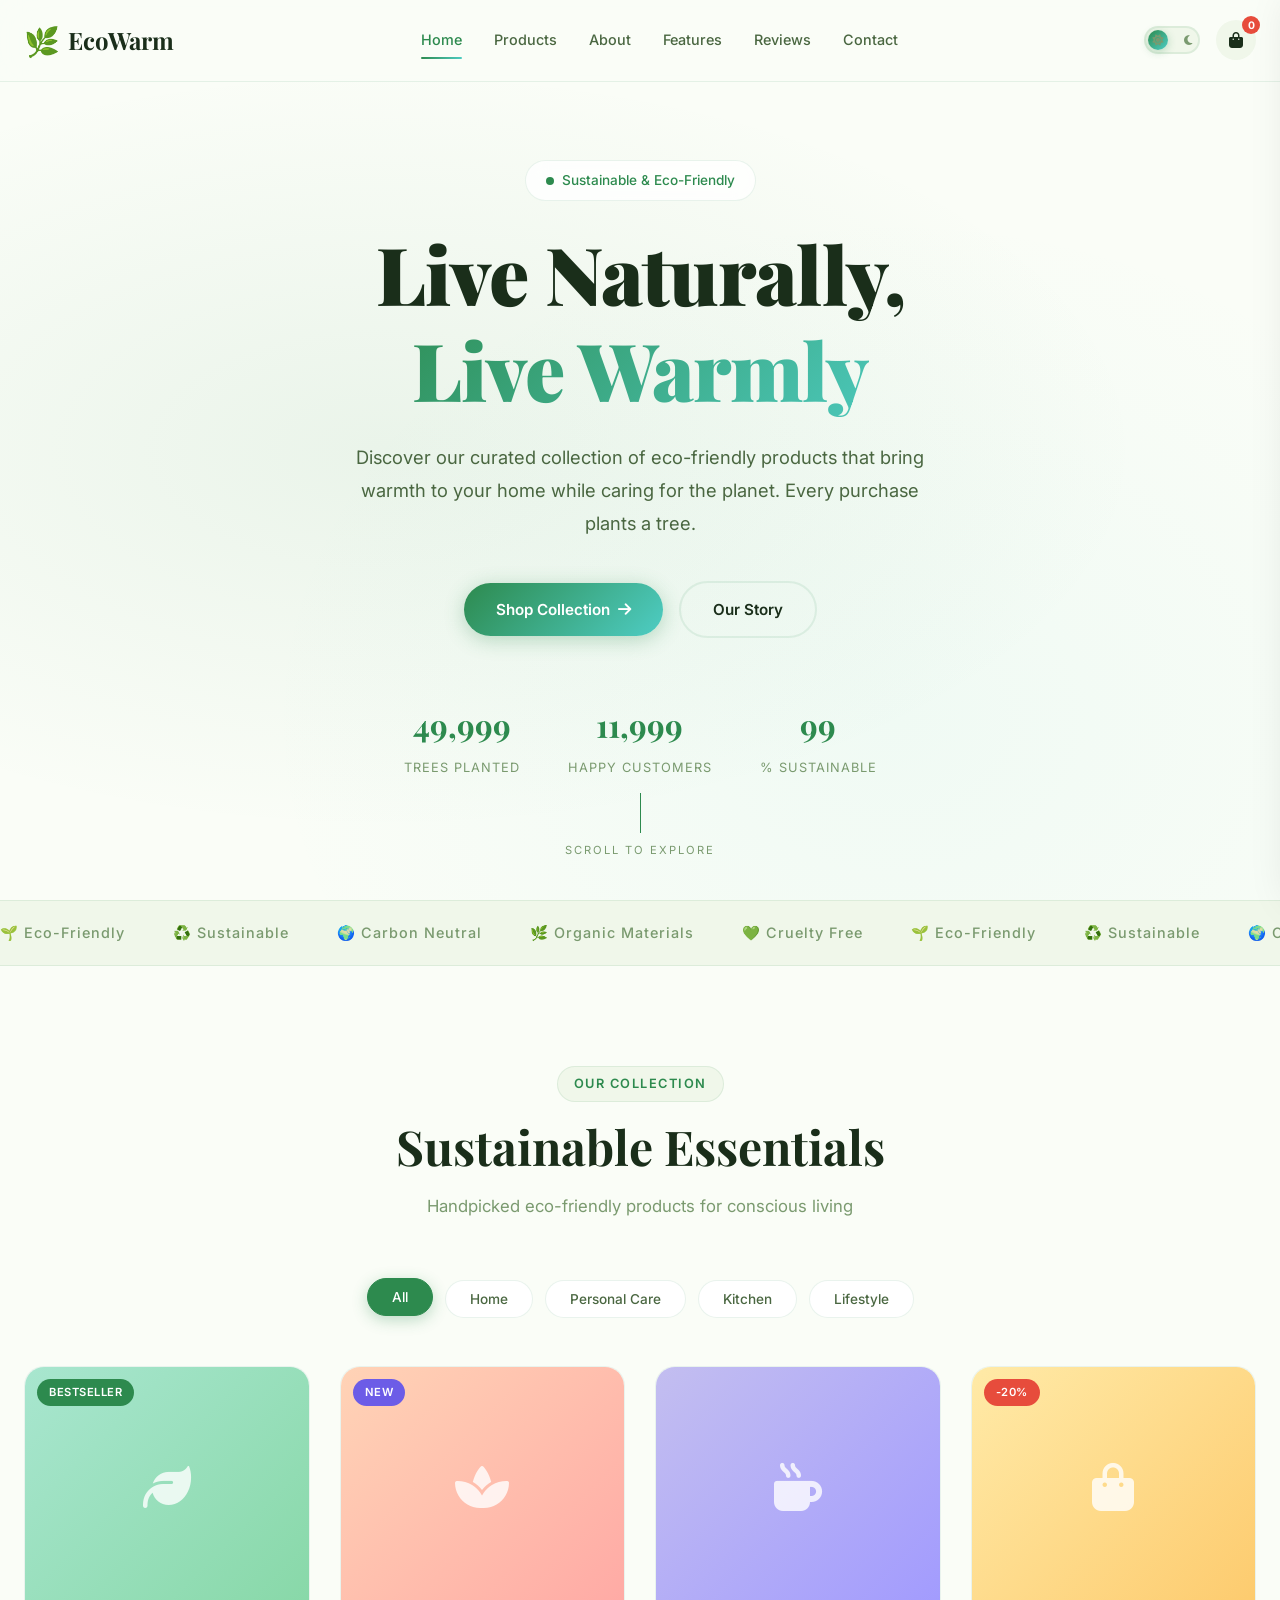
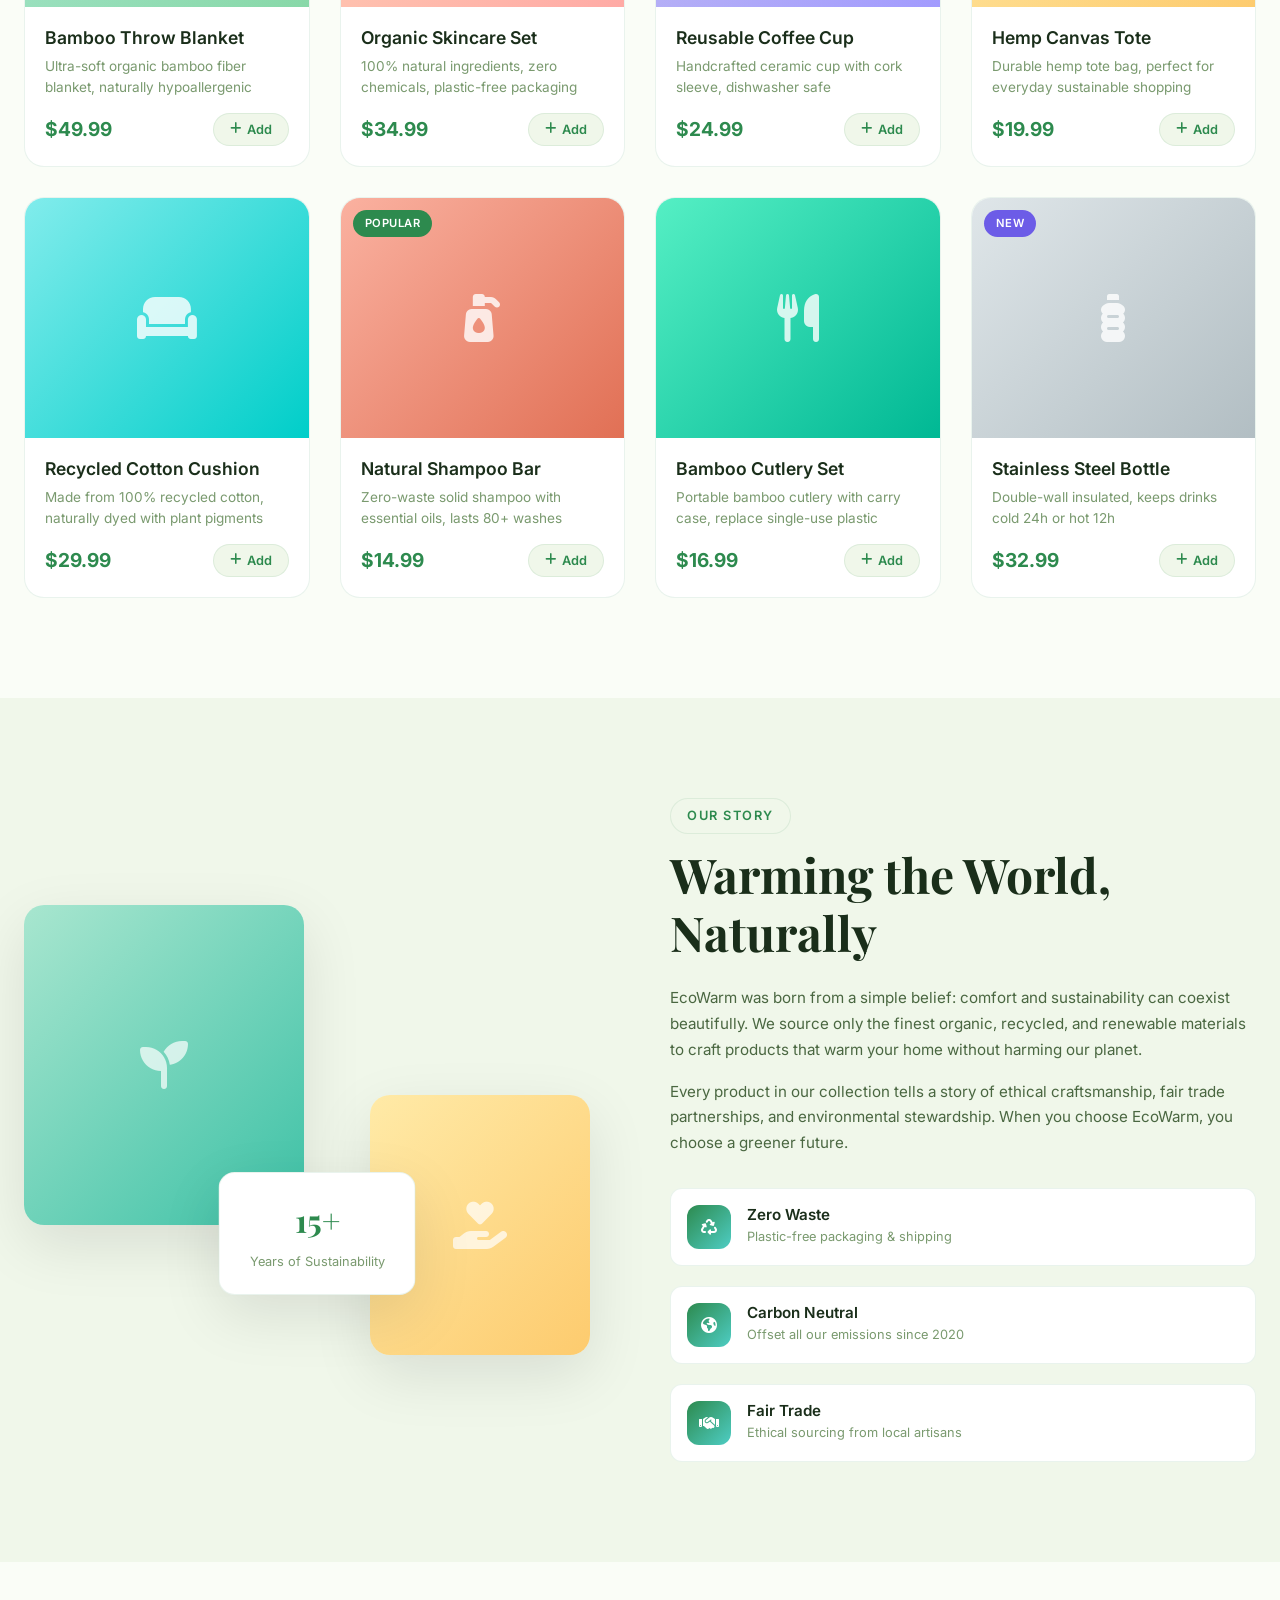
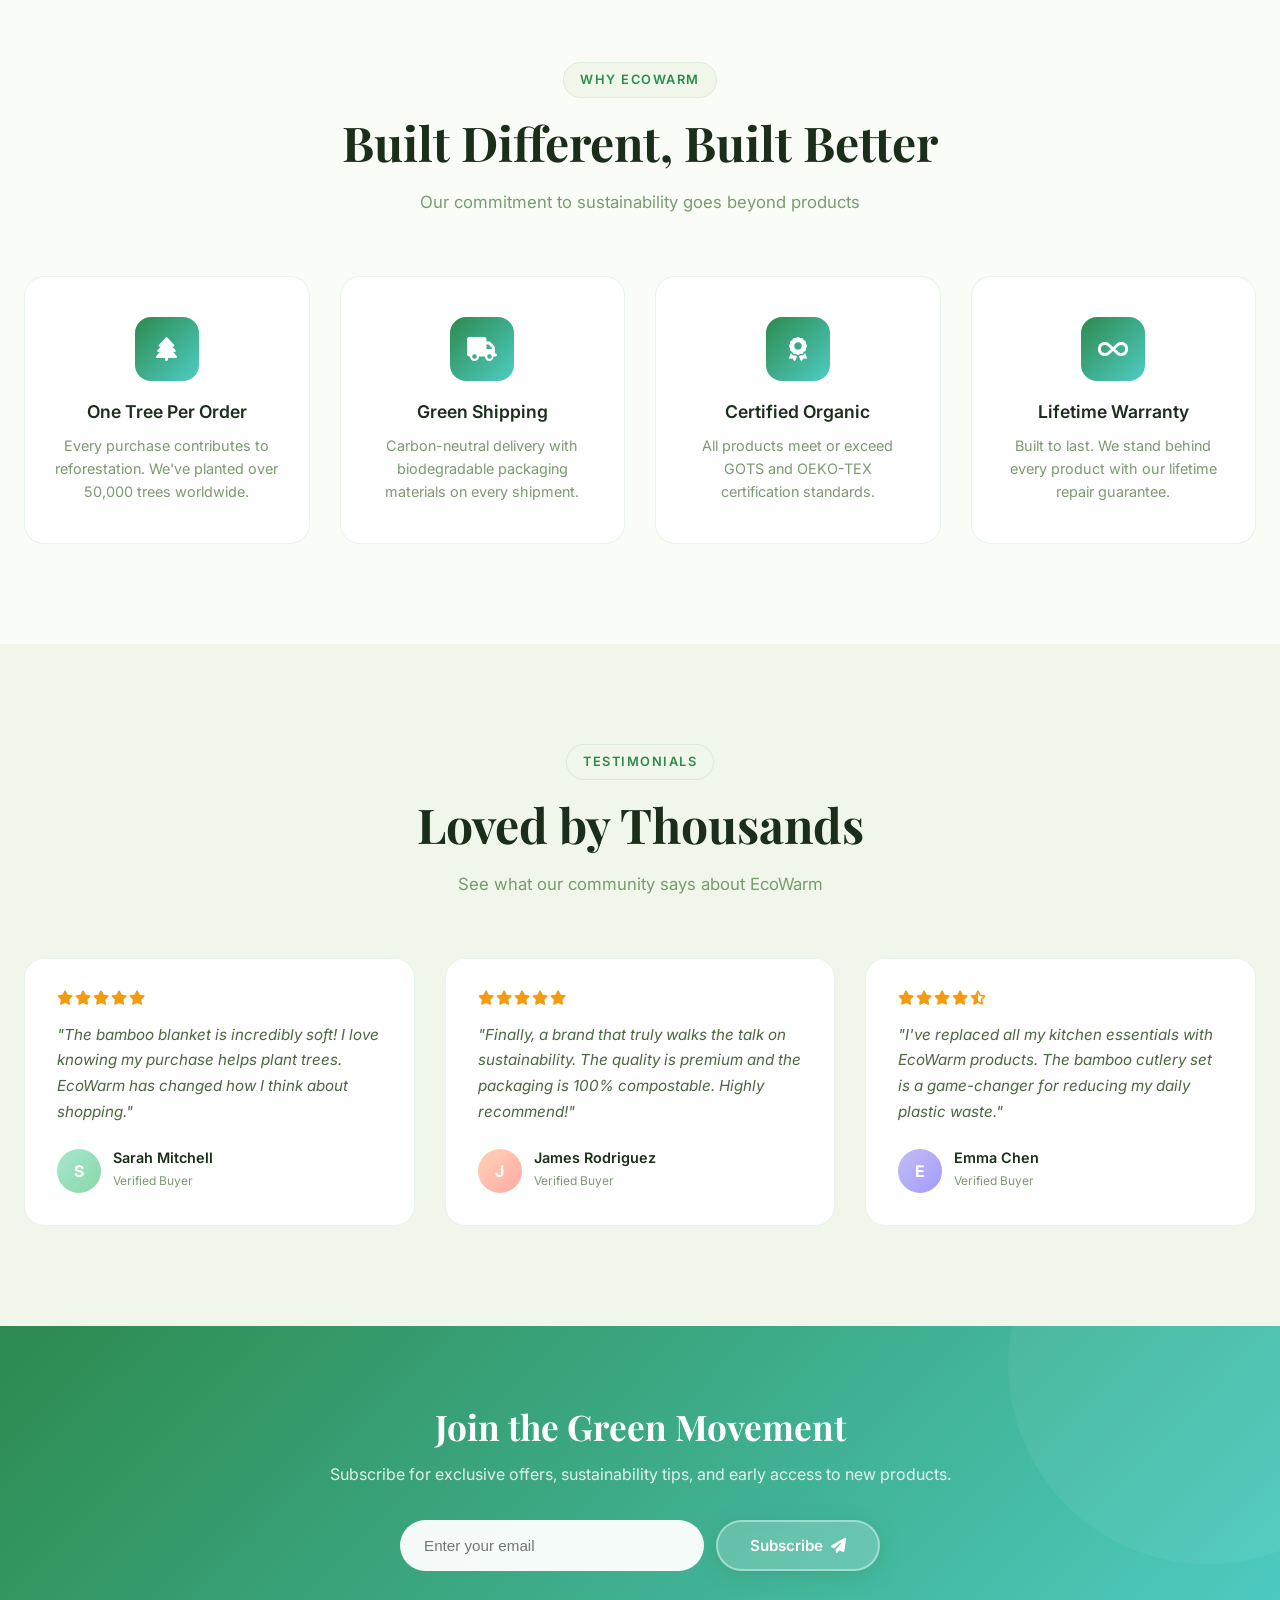
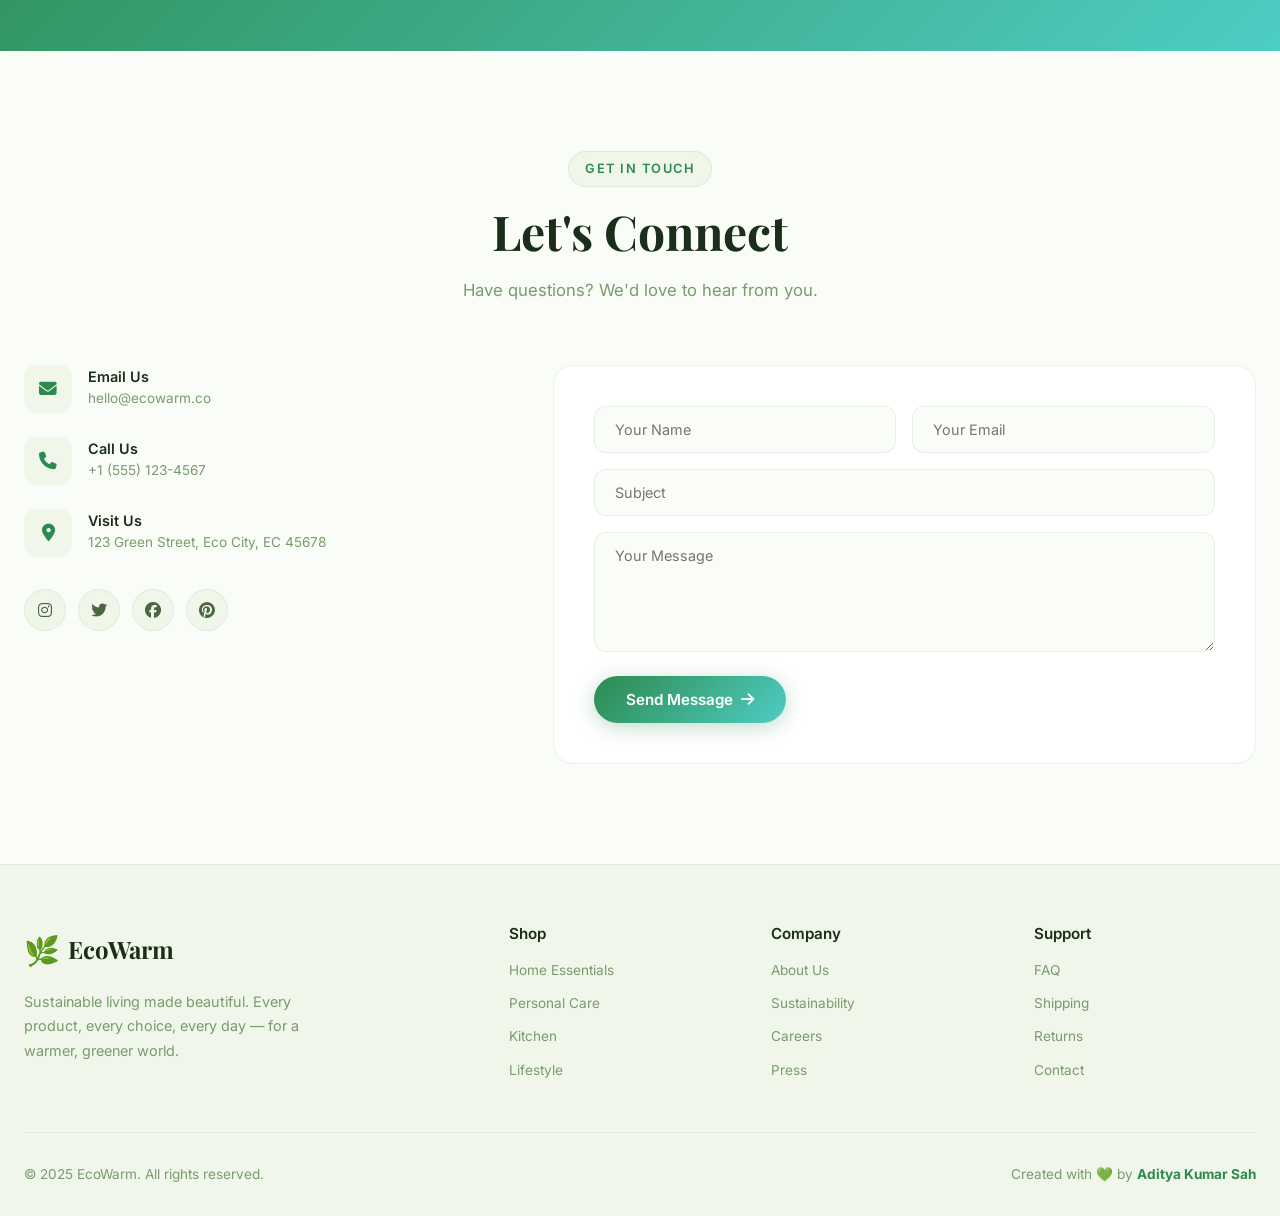
==== index.html @ 7658c0ba "feat: Complete EcoWarm e-commerce website with premium UI - Full-page HTML structure with hero, prod" ====
<!DOCTYPE html>
<html lang="en" data-theme="light">
<head>
    <meta charset="UTF-8">
    <meta name="viewport" content="width=device-width, initial-scale=1.0">
    <title>EcoWarm - Sustainable Living, Naturally</title>
    <link rel="stylesheet" href="assets/css/style.css">
    <link rel="stylesheet" href="assets/css/animations.css">
    <link rel="preconnect" href="https://fonts.googleapis.com">
    <link rel="preconnect" href="https://fonts.gstatic.com" crossorigin>
    <link href="https://fonts.googleapis.com/css2?family=Playfair+Display:wght@400;600;700;900&family=Inter:wght@300;400;500;600;700&display=swap" rel="stylesheet">
    <link rel="stylesheet" href="https://cdnjs.cloudflare.com/ajax/libs/font-awesome/6.5.0/css/all.min.css">
</head>
<body>
    <!-- Cursor Glow Effect -->
    <div class="cursor-glow" id="cursorGlow"></div>

    <!-- Preloader -->
    <div class="preloader" id="preloader">
        <div class="preloader-inner">
            <div class="leaf-spinner"></div>
            <p>EcoWarm</p>
        </div>
    </div>

    <!-- Navigation -->
    <header class="navbar" id="navbar">
        <div class="nav-container">
            <a href="#" class="logo">
                <span class="logo-icon">🌿</span>
                <span class="logo-text">EcoWarm</span>
            </a>
            <nav class="nav-links" id="navLinks">
                <a href="#home" class="nav-link active">Home</a>
                <a href="#products" class="nav-link">Products</a>
                <a href="#about" class="nav-link">About</a>
                <a href="#features" class="nav-link">Features</a>
                <a href="#testimonials" class="nav-link">Reviews</a>
                <a href="#contact" class="nav-link">Contact</a>
            </nav>
            <div class="nav-actions">
                <button class="theme-toggle" id="themeToggle" aria-label="Toggle Theme">
                    <i class="fas fa-sun sun-icon"></i>
                    <i class="fas fa-moon moon-icon"></i>
                    <span class="toggle-slider"></span>
                </button>
                <button class="cart-btn" id="cartBtn">
                    <i class="fas fa-shopping-bag"></i>
                    <span class="cart-count">0</span>
                </button>
                <button class="mobile-menu-btn" id="mobileMenuBtn">
                    <span></span><span></span><span></span>
                </button>
            </div>
        </div>
    </header>


    <!-- Hero Section -->
    <section class="hero" id="home">
        <div class="hero-particles" id="heroParticles"></div>
        <div class="hero-bg-overlay"></div>
        <div class="hero-content">
            <div class="hero-badge animate-on-scroll">
                <span class="badge-dot"></span>
                Sustainable & Eco-Friendly
            </div>
            <h1 class="hero-title animate-on-scroll">
                <span class="title-line">Live Naturally,</span>
                <span class="title-line highlight">Live Warmly</span>
            </h1>
            <p class="hero-subtitle animate-on-scroll">
                Discover our curated collection of eco-friendly products that bring warmth to your home while caring for the planet. Every purchase plants a tree.
            </p>
            <div class="hero-cta animate-on-scroll">
                <a href="#products" class="btn btn-primary">
                    <span>Shop Collection</span>
                    <i class="fas fa-arrow-right"></i>
                </a>
                <a href="#about" class="btn btn-outline">
                    <span>Our Story</span>
                </a>
            </div>
            <div class="hero-stats animate-on-scroll">
                <div class="stat-item">
                    <span class="stat-number" data-count="50000">0</span>
                    <span class="stat-label">Trees Planted</span>
                </div>
                <div class="stat-item">
                    <span class="stat-number" data-count="12000">0</span>
                    <span class="stat-label">Happy Customers</span>
                </div>
                <div class="stat-item">
                    <span class="stat-number" data-count="100">0</span>
                    <span class="stat-label">% Sustainable</span>
                </div>
            </div>
        </div>
        <div class="hero-scroll-indicator">
            <div class="scroll-line"></div>
            <span>Scroll to explore</span>
        </div>
    </section>


    <!-- Marquee Section -->
    <section class="marquee-section">
        <div class="marquee-track">
            <div class="marquee-content">
                <span>🌱 Eco-Friendly</span>
                <span>♻️ Sustainable</span>
                <span>🌍 Carbon Neutral</span>
                <span>🌿 Organic Materials</span>
                <span>💚 Cruelty Free</span>
                <span>🌱 Eco-Friendly</span>
                <span>♻️ Sustainable</span>
                <span>🌍 Carbon Neutral</span>
                <span>🌿 Organic Materials</span>
                <span>💚 Cruelty Free</span>
            </div>
        </div>
    </section>

    <!-- Products Section -->
    <section class="products-section" id="products">
        <div class="container">
            <div class="section-header animate-on-scroll">
                <span class="section-tag">Our Collection</span>
                <h2 class="section-title">Sustainable Essentials</h2>
                <p class="section-subtitle">Handpicked eco-friendly products for conscious living</p>
            </div>

            <div class="product-filters animate-on-scroll">
                <button class="filter-btn active" data-filter="all">All</button>
                <button class="filter-btn" data-filter="home">Home</button>
                <button class="filter-btn" data-filter="personal">Personal Care</button>
                <button class="filter-btn" data-filter="kitchen">Kitchen</button>
                <button class="filter-btn" data-filter="lifestyle">Lifestyle</button>
            </div>

            <div class="products-grid">
                <div class="product-card animate-on-scroll" data-category="home">
                    <div class="product-image">
                        <div class="product-img-placeholder" style="background: linear-gradient(135deg, #a8e6cf, #88d8a8);">
                            <i class="fas fa-leaf"></i>
                        </div>
                        <div class="product-overlay">
                            <button class="quick-view-btn"><i class="fas fa-eye"></i></button>
                            <button class="wishlist-btn"><i class="fas fa-heart"></i></button>
                        </div>
                        <span class="product-badge">Bestseller</span>
                    </div>
                    <div class="product-info">
                        <h3 class="product-name">Bamboo Throw Blanket</h3>
                        <p class="product-desc">Ultra-soft organic bamboo fiber blanket, naturally hypoallergenic</p>
                        <div class="product-footer">
                            <span class="product-price">$49.99</span>
                            <button class="add-to-cart-btn" data-product="bamboo-blanket" data-price="49.99">
                                <i class="fas fa-plus"></i> Add
                            </button>
                        </div>
                    </div>
                </div>


                <div class="product-card animate-on-scroll" data-category="personal">
                    <div class="product-image">
                        <div class="product-img-placeholder" style="background: linear-gradient(135deg, #ffd3b6, #ffaaa5);">
                            <i class="fas fa-spa"></i>
                        </div>
                        <div class="product-overlay">
                            <button class="quick-view-btn"><i class="fas fa-eye"></i></button>
                            <button class="wishlist-btn"><i class="fas fa-heart"></i></button>
                        </div>
                        <span class="product-badge new">New</span>
                    </div>
                    <div class="product-info">
                        <h3 class="product-name">Organic Skincare Set</h3>
                        <p class="product-desc">100% natural ingredients, zero chemicals, plastic-free packaging</p>
                        <div class="product-footer">
                            <span class="product-price">$34.99</span>
                            <button class="add-to-cart-btn" data-product="skincare-set" data-price="34.99">
                                <i class="fas fa-plus"></i> Add
                            </button>
                        </div>
                    </div>
                </div>

                <div class="product-card animate-on-scroll" data-category="kitchen">
                    <div class="product-image">
                        <div class="product-img-placeholder" style="background: linear-gradient(135deg, #c3bef0, #a29bfe);">
                            <i class="fas fa-mug-hot"></i>
                        </div>
                        <div class="product-overlay">
                            <button class="quick-view-btn"><i class="fas fa-eye"></i></button>
                            <button class="wishlist-btn"><i class="fas fa-heart"></i></button>
                        </div>
                    </div>
                    <div class="product-info">
                        <h3 class="product-name">Reusable Coffee Cup</h3>
                        <p class="product-desc">Handcrafted ceramic cup with cork sleeve, dishwasher safe</p>
                        <div class="product-footer">
                            <span class="product-price">$24.99</span>
                            <button class="add-to-cart-btn" data-product="coffee-cup" data-price="24.99">
                                <i class="fas fa-plus"></i> Add
                            </button>
                        </div>
                    </div>
                </div>

                <div class="product-card animate-on-scroll" data-category="lifestyle">
                    <div class="product-image">
                        <div class="product-img-placeholder" style="background: linear-gradient(135deg, #ffeaa7, #fdcb6e);">
                            <i class="fas fa-bag-shopping"></i>
                        </div>
                        <div class="product-overlay">
                            <button class="quick-view-btn"><i class="fas fa-eye"></i></button>
                            <button class="wishlist-btn"><i class="fas fa-heart"></i></button>
                        </div>
                        <span class="product-badge sale">-20%</span>
                    </div>
                    <div class="product-info">
                        <h3 class="product-name">Hemp Canvas Tote</h3>
                        <p class="product-desc">Durable hemp tote bag, perfect for everyday sustainable shopping</p>
                        <div class="product-footer">
                            <span class="product-price">$19.99</span>
                            <button class="add-to-cart-btn" data-product="hemp-tote" data-price="19.99">
                                <i class="fas fa-plus"></i> Add
                            </button>
                        </div>
                    </div>
                </div>


                <div class="product-card animate-on-scroll" data-category="home">
                    <div class="product-image">
                        <div class="product-img-placeholder" style="background: linear-gradient(135deg, #81ecec, #00cec9);">
                            <i class="fas fa-couch"></i>
                        </div>
                        <div class="product-overlay">
                            <button class="quick-view-btn"><i class="fas fa-eye"></i></button>
                            <button class="wishlist-btn"><i class="fas fa-heart"></i></button>
                        </div>
                    </div>
                    <div class="product-info">
                        <h3 class="product-name">Recycled Cotton Cushion</h3>
                        <p class="product-desc">Made from 100% recycled cotton, naturally dyed with plant pigments</p>
                        <div class="product-footer">
                            <span class="product-price">$29.99</span>
                            <button class="add-to-cart-btn" data-product="cotton-cushion" data-price="29.99">
                                <i class="fas fa-plus"></i> Add
                            </button>
                        </div>
                    </div>
                </div>

                <div class="product-card animate-on-scroll" data-category="personal">
                    <div class="product-image">
                        <div class="product-img-placeholder" style="background: linear-gradient(135deg, #fab1a0, #e17055);">
                            <i class="fas fa-pump-soap"></i>
                        </div>
                        <div class="product-overlay">
                            <button class="quick-view-btn"><i class="fas fa-eye"></i></button>
                            <button class="wishlist-btn"><i class="fas fa-heart"></i></button>
                        </div>
                        <span class="product-badge">Popular</span>
                    </div>
                    <div class="product-info">
                        <h3 class="product-name">Natural Shampoo Bar</h3>
                        <p class="product-desc">Zero-waste solid shampoo with essential oils, lasts 80+ washes</p>
                        <div class="product-footer">
                            <span class="product-price">$14.99</span>
                            <button class="add-to-cart-btn" data-product="shampoo-bar" data-price="14.99">
                                <i class="fas fa-plus"></i> Add
                            </button>
                        </div>
                    </div>
                </div>

                <div class="product-card animate-on-scroll" data-category="kitchen">
                    <div class="product-image">
                        <div class="product-img-placeholder" style="background: linear-gradient(135deg, #55efc4, #00b894);">
                            <i class="fas fa-utensils"></i>
                        </div>
                        <div class="product-overlay">
                            <button class="quick-view-btn"><i class="fas fa-eye"></i></button>
                            <button class="wishlist-btn"><i class="fas fa-heart"></i></button>
                        </div>
                    </div>
                    <div class="product-info">
                        <h3 class="product-name">Bamboo Cutlery Set</h3>
                        <p class="product-desc">Portable bamboo cutlery with carry case, replace single-use plastic</p>
                        <div class="product-footer">
                            <span class="product-price">$16.99</span>
                            <button class="add-to-cart-btn" data-product="bamboo-cutlery" data-price="16.99">
                                <i class="fas fa-plus"></i> Add
                            </button>
                        </div>
                    </div>
                </div>

                <div class="product-card animate-on-scroll" data-category="lifestyle">
                    <div class="product-image">
                        <div class="product-img-placeholder" style="background: linear-gradient(135deg, #dfe6e9, #b2bec3);">
                            <i class="fas fa-bottle-water"></i>
                        </div>
                        <div class="product-overlay">
                            <button class="quick-view-btn"><i class="fas fa-eye"></i></button>
                            <button class="wishlist-btn"><i class="fas fa-heart"></i></button>
                        </div>
                        <span class="product-badge new">New</span>
                    </div>
                    <div class="product-info">
                        <h3 class="product-name">Stainless Steel Bottle</h3>
                        <p class="product-desc">Double-wall insulated, keeps drinks cold 24h or hot 12h</p>
                        <div class="product-footer">
                            <span class="product-price">$32.99</span>
                            <button class="add-to-cart-btn" data-product="steel-bottle" data-price="32.99">
                                <i class="fas fa-plus"></i> Add
                            </button>
                        </div>
                    </div>
                </div>
            </div>
        </div>
    </section>


    <!-- About Section -->
    <section class="about-section" id="about">
        <div class="container">
            <div class="about-grid">
                <div class="about-visual animate-on-scroll">
                    <div class="about-image-stack">
                        <div class="about-img-1">
                            <div class="img-placeholder" style="background: linear-gradient(135deg, #a8e6cf, #3dc1a6);">
                                <i class="fas fa-seedling"></i>
                            </div>
                        </div>
                        <div class="about-img-2">
                            <div class="img-placeholder" style="background: linear-gradient(135deg, #ffeaa7, #fdcb6e);">
                                <i class="fas fa-hand-holding-heart"></i>
                            </div>
                        </div>
                        <div class="floating-card">
                            <span class="fc-number">15+</span>
                            <span class="fc-text">Years of Sustainability</span>
                        </div>
                    </div>
                </div>
                <div class="about-content animate-on-scroll">
                    <span class="section-tag">Our Story</span>
                    <h2 class="section-title">Warming the World,<br>Naturally</h2>
                    <p class="about-text">
                        EcoWarm was born from a simple belief: comfort and sustainability can coexist beautifully. We source only the finest organic, recycled, and renewable materials to craft products that warm your home without harming our planet.
                    </p>
                    <p class="about-text">
                        Every product in our collection tells a story of ethical craftsmanship, fair trade partnerships, and environmental stewardship. When you choose EcoWarm, you choose a greener future.
                    </p>
                    <div class="about-features">
                        <div class="about-feature">
                            <div class="af-icon"><i class="fas fa-recycle"></i></div>
                            <div class="af-text">
                                <h4>Zero Waste</h4>
                                <p>Plastic-free packaging & shipping</p>
                            </div>
                        </div>
                        <div class="about-feature">
                            <div class="af-icon"><i class="fas fa-globe-americas"></i></div>
                            <div class="af-text">
                                <h4>Carbon Neutral</h4>
                                <p>Offset all our emissions since 2020</p>
                            </div>
                        </div>
                        <div class="about-feature">
                            <div class="af-icon"><i class="fas fa-handshake"></i></div>
                            <div class="af-text">
                                <h4>Fair Trade</h4>
                                <p>Ethical sourcing from local artisans</p>
                            </div>
                        </div>
                    </div>
                </div>
            </div>
        </div>
    </section>


    <!-- Features Section -->
    <section class="features-section" id="features">
        <div class="container">
            <div class="section-header animate-on-scroll">
                <span class="section-tag">Why EcoWarm</span>
                <h2 class="section-title">Built Different, Built Better</h2>
                <p class="section-subtitle">Our commitment to sustainability goes beyond products</p>
            </div>
            <div class="features-grid">
                <div class="feature-card animate-on-scroll">
                    <div class="feature-icon">
                        <i class="fas fa-tree"></i>
                    </div>
                    <h3>One Tree Per Order</h3>
                    <p>Every purchase contributes to reforestation. We've planted over 50,000 trees worldwide.</p>
                </div>
                <div class="feature-card animate-on-scroll">
                    <div class="feature-icon">
                        <i class="fas fa-truck"></i>
                    </div>
                    <h3>Green Shipping</h3>
                    <p>Carbon-neutral delivery with biodegradable packaging materials on every shipment.</p>
                </div>
                <div class="feature-card animate-on-scroll">
                    <div class="feature-icon">
                        <i class="fas fa-award"></i>
                    </div>
                    <h3>Certified Organic</h3>
                    <p>All products meet or exceed GOTS and OEKO-TEX certification standards.</p>
                </div>
                <div class="feature-card animate-on-scroll">
                    <div class="feature-icon">
                        <i class="fas fa-infinity"></i>
                    </div>
                    <h3>Lifetime Warranty</h3>
                    <p>Built to last. We stand behind every product with our lifetime repair guarantee.</p>
                </div>
            </div>
        </div>
    </section>

    <!-- Testimonials Section -->
    <section class="testimonials-section" id="testimonials">
        <div class="container">
            <div class="section-header animate-on-scroll">
                <span class="section-tag">Testimonials</span>
                <h2 class="section-title">Loved by Thousands</h2>
                <p class="section-subtitle">See what our community says about EcoWarm</p>
            </div>
            <div class="testimonials-slider">
                <div class="testimonial-card animate-on-scroll">
                    <div class="testimonial-stars">
                        <i class="fas fa-star"></i><i class="fas fa-star"></i><i class="fas fa-star"></i><i class="fas fa-star"></i><i class="fas fa-star"></i>
                    </div>
                    <p class="testimonial-text">"The bamboo blanket is incredibly soft! I love knowing my purchase helps plant trees. EcoWarm has changed how I think about shopping."</p>
                    <div class="testimonial-author">
                        <div class="author-avatar" style="background: linear-gradient(135deg, #a8e6cf, #88d8a8);">S</div>
                        <div class="author-info">
                            <h4>Sarah Mitchell</h4>
                            <span>Verified Buyer</span>
                        </div>
                    </div>
                </div>
                <div class="testimonial-card animate-on-scroll">
                    <div class="testimonial-stars">
                        <i class="fas fa-star"></i><i class="fas fa-star"></i><i class="fas fa-star"></i><i class="fas fa-star"></i><i class="fas fa-star"></i>
                    </div>
                    <p class="testimonial-text">"Finally, a brand that truly walks the talk on sustainability. The quality is premium and the packaging is 100% compostable. Highly recommend!"</p>
                    <div class="testimonial-author">
                        <div class="author-avatar" style="background: linear-gradient(135deg, #ffd3b6, #ffaaa5);">J</div>
                        <div class="author-info">
                            <h4>James Rodriguez</h4>
                            <span>Verified Buyer</span>
                        </div>
                    </div>
                </div>
                <div class="testimonial-card animate-on-scroll">
                    <div class="testimonial-stars">
                        <i class="fas fa-star"></i><i class="fas fa-star"></i><i class="fas fa-star"></i><i class="fas fa-star"></i><i class="fas fa-star-half-alt"></i>
                    </div>
                    <p class="testimonial-text">"I've replaced all my kitchen essentials with EcoWarm products. The bamboo cutlery set is a game-changer for reducing my daily plastic waste."</p>
                    <div class="testimonial-author">
                        <div class="author-avatar" style="background: linear-gradient(135deg, #c3bef0, #a29bfe);">E</div>
                        <div class="author-info">
                            <h4>Emma Chen</h4>
                            <span>Verified Buyer</span>
                        </div>
                    </div>
                </div>
            </div>
        </div>
    </section>


    <!-- Newsletter Section -->
    <section class="newsletter-section">
        <div class="container">
            <div class="newsletter-content animate-on-scroll">
                <h2>Join the Green Movement</h2>
                <p>Subscribe for exclusive offers, sustainability tips, and early access to new products.</p>
                <form class="newsletter-form" id="newsletterForm">
                    <input type="email" placeholder="Enter your email" required>
                    <button type="submit" class="btn btn-primary">
                        <span>Subscribe</span>
                        <i class="fas fa-paper-plane"></i>
                    </button>
                </form>
            </div>
        </div>
    </section>

    <!-- Contact Section -->
    <section class="contact-section" id="contact">
        <div class="container">
            <div class="section-header animate-on-scroll">
                <span class="section-tag">Get in Touch</span>
                <h2 class="section-title">Let's Connect</h2>
                <p class="section-subtitle">Have questions? We'd love to hear from you.</p>
            </div>
            <div class="contact-grid">
                <div class="contact-info animate-on-scroll">
                    <div class="contact-item">
                        <div class="ci-icon"><i class="fas fa-envelope"></i></div>
                        <div class="ci-text">
                            <h4>Email Us</h4>
                            <p>hello@ecowarm.co</p>
                        </div>
                    </div>
                    <div class="contact-item">
                        <div class="ci-icon"><i class="fas fa-phone"></i></div>
                        <div class="ci-text">
                            <h4>Call Us</h4>
                            <p>+1 (555) 123-4567</p>
                        </div>
                    </div>
                    <div class="contact-item">
                        <div class="ci-icon"><i class="fas fa-map-marker-alt"></i></div>
                        <div class="ci-text">
                            <h4>Visit Us</h4>
                            <p>123 Green Street, Eco City, EC 45678</p>
                        </div>
                    </div>
                    <div class="social-links">
                        <a href="#" class="social-link"><i class="fab fa-instagram"></i></a>
                        <a href="#" class="social-link"><i class="fab fa-twitter"></i></a>
                        <a href="#" class="social-link"><i class="fab fa-facebook"></i></a>
                        <a href="#" class="social-link"><i class="fab fa-pinterest"></i></a>
                    </div>
                </div>
                <form class="contact-form animate-on-scroll" id="contactForm">
                    <div class="form-row">
                        <div class="form-group">
                            <input type="text" placeholder="Your Name" required>
                        </div>
                        <div class="form-group">
                            <input type="email" placeholder="Your Email" required>
                        </div>
                    </div>
                    <div class="form-group">
                        <input type="text" placeholder="Subject">
                    </div>
                    <div class="form-group">
                        <textarea placeholder="Your Message" rows="5" required></textarea>
                    </div>
                    <button type="submit" class="btn btn-primary">
                        <span>Send Message</span>
                        <i class="fas fa-arrow-right"></i>
                    </button>
                </form>
            </div>
        </div>
    </section>

    <!-- Footer -->
    <footer class="footer">
        <div class="container">
            <div class="footer-grid">
                <div class="footer-brand">
                    <a href="#" class="logo">
                        <span class="logo-icon">🌿</span>
                        <span class="logo-text">EcoWarm</span>
                    </a>
                    <p>Sustainable living made beautiful. Every product, every choice, every day — for a warmer, greener world.</p>
                </div>
                <div class="footer-links">
                    <h4>Shop</h4>
                    <a href="#">Home Essentials</a>
                    <a href="#">Personal Care</a>
                    <a href="#">Kitchen</a>
                    <a href="#">Lifestyle</a>
                </div>
                <div class="footer-links">
                    <h4>Company</h4>
                    <a href="#">About Us</a>
                    <a href="#">Sustainability</a>
                    <a href="#">Careers</a>
                    <a href="#">Press</a>
                </div>
                <div class="footer-links">
                    <h4>Support</h4>
                    <a href="#">FAQ</a>
                    <a href="#">Shipping</a>
                    <a href="#">Returns</a>
                    <a href="#">Contact</a>
                </div>
            </div>
            <div class="footer-bottom">
                <p>&copy; 2025 EcoWarm. All rights reserved.</p>
                <p class="creator-credit">Created with 💚 by <strong>Aditya Kumar Sah</strong></p>
            </div>
        </div>
    </footer>

    <!-- Cart Sidebar -->
    <div class="cart-overlay" id="cartOverlay"></div>
    <div class="cart-sidebar" id="cartSidebar">
        <div class="cart-header">
            <h3><i class="fas fa-shopping-bag"></i> Your Cart</h3>
            <button class="cart-close" id="cartClose"><i class="fas fa-times"></i></button>
        </div>
        <div class="cart-items" id="cartItems">
            <div class="cart-empty">
                <i class="fas fa-leaf"></i>
                <p>Your cart is empty</p>
                <span>Start shopping sustainably!</span>
            </div>
        </div>
        <div class="cart-footer" id="cartFooter" style="display:none;">
            <div class="cart-total">
                <span>Total:</span>
                <span class="total-amount">$0.00</span>
            </div>
            <button class="btn btn-primary btn-full">Checkout</button>
        </div>
    </div>

    <!-- Scripts -->
    <script src="assets/js/main.js"></script>
    <script src="assets/js/animations.js"></script>
</body>
</html>
---- assets/css/style.css ----
/* ============================================
   EcoWarm - Premium E-Commerce Stylesheet
   Theme: Sustainable Living
   Created by: Aditya Kumar Sah
   ============================================ */

/* CSS Variables - Light Theme */
:root,
[data-theme="light"] {
    --bg-primary: #fafdf7;
    --bg-secondary: #f0f7ea;
    --bg-card: #ffffff;
    --bg-glass: rgba(255, 255, 255, 0.8);
    --text-primary: #1a2e1a;
    --text-secondary: #4a6741;
    --text-muted: #7a9a6f;
    --accent-primary: #2d8a4e;
    --accent-secondary: #4ecdc4;
    --accent-gradient: linear-gradient(135deg, #2d8a4e, #4ecdc4);
    --border-color: rgba(45, 138, 78, 0.1);
    --shadow-sm: 0 2px 10px rgba(0, 0, 0, 0.05);
    --shadow-md: 0 8px 30px rgba(0, 0, 0, 0.08);
    --shadow-lg: 0 20px 60px rgba(0, 0, 0, 0.1);
    --shadow-glow: 0 0 40px rgba(45, 138, 78, 0.15);
    --nav-bg: rgba(250, 253, 247, 0.85);
    --hero-overlay: rgba(250, 253, 247, 0.3);
    --card-hover-transform: translateY(-12px);
    --transition-smooth: cubic-bezier(0.4, 0, 0.2, 1);
    --transition-bounce: cubic-bezier(0.68, -0.55, 0.265, 1.55);
}

/* Dark Theme */
[data-theme="dark"] {
    --bg-primary: #0a1a0f;
    --bg-secondary: #0f2618;
    --bg-card: #132e1a;
    --bg-glass: rgba(10, 26, 15, 0.85);
    --text-primary: #e8f5e9;
    --text-secondary: #a5d6a7;
    --text-muted: #81c784;
    --accent-primary: #4caf50;
    --accent-secondary: #80cbc4;
    --accent-gradient: linear-gradient(135deg, #4caf50, #80cbc4);
    --border-color: rgba(76, 175, 80, 0.15);
    --shadow-sm: 0 2px 10px rgba(0, 0, 0, 0.3);
    --shadow-md: 0 8px 30px rgba(0, 0, 0, 0.4);
    --shadow-lg: 0 20px 60px rgba(0, 0, 0, 0.5);
    --shadow-glow: 0 0 40px rgba(76, 175, 80, 0.2);
    --nav-bg: rgba(10, 26, 15, 0.9);
    --hero-overlay: rgba(10, 26, 15, 0.5);
}


/* Reset & Base */
*, *::before, *::after {
    margin: 0;
    padding: 0;
    box-sizing: border-box;
}

html {
    scroll-behavior: smooth;
    scroll-padding-top: 80px;
}

body {
    font-family: 'Inter', sans-serif;
    background-color: var(--bg-primary);
    color: var(--text-primary);
    line-height: 1.7;
    overflow-x: hidden;
    transition: background-color 0.6s var(--transition-smooth),
                color 0.6s var(--transition-smooth);
}

.container {
    max-width: 1280px;
    margin: 0 auto;
    padding: 0 24px;
}

h1, h2, h3, h4 {
    font-family: 'Playfair Display', serif;
    line-height: 1.2;
}

a {
    text-decoration: none;
    color: inherit;
    transition: all 0.3s var(--transition-smooth);
}

button {
    cursor: pointer;
    border: none;
    outline: none;
    font-family: inherit;
}

/* Cursor Glow */
.cursor-glow {
    position: fixed;
    width: 300px;
    height: 300px;
    border-radius: 50%;
    background: radial-gradient(circle, rgba(45, 138, 78, 0.06) 0%, transparent 70%);
    pointer-events: none;
    z-index: 9999;
    transform: translate(-50%, -50%);
    transition: opacity 0.3s;
    opacity: 0;
}

body:hover .cursor-glow {
    opacity: 1;
}

[data-theme="dark"] .cursor-glow {
    background: radial-gradient(circle, rgba(76, 175, 80, 0.08) 0%, transparent 70%);
}


/* Preloader */
.preloader {
    position: fixed;
    top: 0;
    left: 0;
    width: 100%;
    height: 100%;
    background: var(--bg-primary);
    display: flex;
    align-items: center;
    justify-content: center;
    z-index: 100000;
    transition: opacity 0.8s, visibility 0.8s;
}

.preloader.hidden {
    opacity: 0;
    visibility: hidden;
}

.preloader-inner {
    text-align: center;
}

.preloader-inner p {
    font-family: 'Playfair Display', serif;
    font-size: 1.5rem;
    font-weight: 700;
    color: var(--accent-primary);
    margin-top: 20px;
    animation: fadeInUp 0.6s ease forwards;
}

.leaf-spinner {
    width: 50px;
    height: 50px;
    margin: 0 auto;
    border: 3px solid var(--border-color);
    border-top-color: var(--accent-primary);
    border-radius: 50%;
    animation: spin 1s linear infinite;
}

@keyframes spin {
    to { transform: rotate(360deg); }
}

/* Navigation */
.navbar {
    position: fixed;
    top: 0;
    left: 0;
    width: 100%;
    z-index: 1000;
    padding: 16px 0;
    background: var(--nav-bg);
    backdrop-filter: blur(20px);
    -webkit-backdrop-filter: blur(20px);
    border-bottom: 1px solid var(--border-color);
    transition: all 0.4s var(--transition-smooth);
}

.navbar.scrolled {
    padding: 10px 0;
    box-shadow: var(--shadow-md);
}

.nav-container {
    max-width: 1280px;
    margin: 0 auto;
    padding: 0 24px;
    display: flex;
    align-items: center;
    justify-content: space-between;
}

.logo {
    display: flex;
    align-items: center;
    gap: 8px;
    font-family: 'Playfair Display', serif;
    font-size: 1.5rem;
    font-weight: 700;
    color: var(--text-primary);
}

.logo-icon {
    font-size: 1.8rem;
    animation: sway 3s ease-in-out infinite;
}

@keyframes sway {
    0%, 100% { transform: rotate(-5deg); }
    50% { transform: rotate(5deg); }
}

.nav-links {
    display: flex;
    align-items: center;
    gap: 32px;
}

.nav-link {
    font-size: 0.9rem;
    font-weight: 500;
    color: var(--text-secondary);
    position: relative;
    padding: 4px 0;
}

.nav-link::after {
    content: '';
    position: absolute;
    bottom: -2px;
    left: 0;
    width: 0;
    height: 2px;
    background: var(--accent-gradient);
    border-radius: 2px;
    transition: width 0.3s var(--transition-smooth);
}

.nav-link:hover::after,
.nav-link.active::after {
    width: 100%;
}

.nav-link:hover,
.nav-link.active {
    color: var(--accent-primary);
}

.nav-actions {
    display: flex;
    align-items: center;
    gap: 16px;
}


/* Theme Toggle */
.theme-toggle {
    position: relative;
    width: 56px;
    height: 28px;
    border-radius: 14px;
    background: var(--bg-secondary);
    border: 2px solid var(--border-color);
    display: flex;
    align-items: center;
    justify-content: space-between;
    padding: 0 6px;
    transition: all 0.4s var(--transition-smooth);
}

.theme-toggle .sun-icon,
.theme-toggle .moon-icon {
    font-size: 0.7rem;
    color: var(--text-muted);
    z-index: 1;
    transition: color 0.3s;
}

.toggle-slider {
    position: absolute;
    top: 2px;
    left: 2px;
    width: 20px;
    height: 20px;
    border-radius: 50%;
    background: var(--accent-gradient);
    transition: transform 0.4s var(--transition-bounce);
    box-shadow: 0 2px 8px rgba(45, 138, 78, 0.3);
}

[data-theme="dark"] .toggle-slider {
    transform: translateX(28px);
}

/* Cart Button */
.cart-btn {
    position: relative;
    width: 40px;
    height: 40px;
    border-radius: 50%;
    background: var(--bg-secondary);
    color: var(--text-primary);
    display: flex;
    align-items: center;
    justify-content: center;
    font-size: 1rem;
    transition: all 0.3s var(--transition-smooth);
}

.cart-btn:hover {
    background: var(--accent-primary);
    color: white;
    transform: scale(1.1);
}

.cart-count {
    position: absolute;
    top: -4px;
    right: -4px;
    width: 18px;
    height: 18px;
    border-radius: 50%;
    background: #e74c3c;
    color: white;
    font-size: 0.65rem;
    font-weight: 700;
    display: flex;
    align-items: center;
    justify-content: center;
    transition: transform 0.3s var(--transition-bounce);
}

.cart-count.bump {
    animation: bump 0.3s var(--transition-bounce);
}

@keyframes bump {
    50% { transform: scale(1.4); }
}

/* Mobile Menu Button */
.mobile-menu-btn {
    display: none;
    flex-direction: column;
    gap: 5px;
    width: 30px;
    height: 30px;
    justify-content: center;
    background: transparent;
}

.mobile-menu-btn span {
    display: block;
    width: 100%;
    height: 2px;
    background: var(--text-primary);
    border-radius: 2px;
    transition: all 0.3s var(--transition-smooth);
}

.mobile-menu-btn.active span:nth-child(1) {
    transform: rotate(45deg) translate(5px, 5px);
}

.mobile-menu-btn.active span:nth-child(2) {
    opacity: 0;
}

.mobile-menu-btn.active span:nth-child(3) {
    transform: rotate(-45deg) translate(5px, -5px);
}


/* Hero Section */
.hero {
    position: relative;
    min-height: 100vh;
    display: flex;
    align-items: center;
    justify-content: center;
    overflow: hidden;
    background: var(--bg-primary);
}

.hero-particles {
    position: absolute;
    top: 0;
    left: 0;
    width: 100%;
    height: 100%;
    z-index: 0;
}

.hero-bg-overlay {
    position: absolute;
    top: 0;
    left: 0;
    width: 100%;
    height: 100%;
    background: radial-gradient(ellipse at 30% 50%, rgba(45, 138, 78, 0.08) 0%, transparent 60%),
                radial-gradient(ellipse at 70% 80%, rgba(78, 205, 196, 0.06) 0%, transparent 50%);
    z-index: 1;
}

[data-theme="dark"] .hero-bg-overlay {
    background: radial-gradient(ellipse at 30% 50%, rgba(76, 175, 80, 0.1) 0%, transparent 60%),
                radial-gradient(ellipse at 70% 80%, rgba(128, 203, 196, 0.08) 0%, transparent 50%);
}

.hero-content {
    position: relative;
    z-index: 2;
    text-align: center;
    max-width: 800px;
    padding: 120px 24px 80px;
}

.hero-badge {
    display: inline-flex;
    align-items: center;
    gap: 8px;
    padding: 8px 20px;
    border-radius: 50px;
    background: var(--bg-glass);
    border: 1px solid var(--border-color);
    font-size: 0.85rem;
    font-weight: 500;
    color: var(--accent-primary);
    margin-bottom: 24px;
    backdrop-filter: blur(10px);
}

.badge-dot {
    width: 8px;
    height: 8px;
    border-radius: 50%;
    background: var(--accent-primary);
    animation: pulse 2s ease-in-out infinite;
}

@keyframes pulse {
    0%, 100% { opacity: 1; transform: scale(1); }
    50% { opacity: 0.5; transform: scale(1.5); }
}

.hero-title {
    font-size: clamp(2.8rem, 7vw, 5rem);
    font-weight: 900;
    margin-bottom: 24px;
    letter-spacing: -1px;
}

.title-line {
    display: block;
}

.title-line.highlight {
    background: var(--accent-gradient);
    -webkit-background-clip: text;
    -webkit-text-fill-color: transparent;
    background-clip: text;
}

.hero-subtitle {
    font-size: 1.15rem;
    color: var(--text-secondary);
    max-width: 600px;
    margin: 0 auto 40px;
    line-height: 1.8;
}

.hero-cta {
    display: flex;
    align-items: center;
    justify-content: center;
    gap: 16px;
    margin-bottom: 60px;
    flex-wrap: wrap;
}

/* Buttons */
.btn {
    display: inline-flex;
    align-items: center;
    gap: 8px;
    padding: 14px 32px;
    border-radius: 50px;
    font-size: 0.95rem;
    font-weight: 600;
    transition: all 0.4s var(--transition-smooth);
    position: relative;
    overflow: hidden;
}

.btn-primary {
    background: var(--accent-gradient);
    color: white;
    box-shadow: 0 4px 20px rgba(45, 138, 78, 0.3);
}

.btn-primary:hover {
    transform: translateY(-3px);
    box-shadow: 0 8px 30px rgba(45, 138, 78, 0.4);
}

.btn-primary::before {
    content: '';
    position: absolute;
    top: 0;
    left: -100%;
    width: 100%;
    height: 100%;
    background: linear-gradient(90deg, transparent, rgba(255,255,255,0.2), transparent);
    transition: left 0.6s;
}

.btn-primary:hover::before {
    left: 100%;
}

.btn-outline {
    background: transparent;
    color: var(--text-primary);
    border: 2px solid var(--border-color);
}

.btn-outline:hover {
    border-color: var(--accent-primary);
    color: var(--accent-primary);
    transform: translateY(-3px);
}

.btn-full {
    width: 100%;
    justify-content: center;
}


/* Hero Stats */
.hero-stats {
    display: flex;
    align-items: center;
    justify-content: center;
    gap: 48px;
}

.stat-item {
    text-align: center;
}

.stat-number {
    display: block;
    font-family: 'Playfair Display', serif;
    font-size: 2rem;
    font-weight: 700;
    color: var(--accent-primary);
}

.stat-label {
    font-size: 0.8rem;
    color: var(--text-muted);
    text-transform: uppercase;
    letter-spacing: 1px;
}

/* Hero Scroll Indicator */
.hero-scroll-indicator {
    position: absolute;
    bottom: 40px;
    left: 50%;
    transform: translateX(-50%);
    display: flex;
    flex-direction: column;
    align-items: center;
    gap: 8px;
    z-index: 2;
}

.scroll-line {
    width: 1px;
    height: 40px;
    background: var(--accent-primary);
    animation: scrollLine 2s ease-in-out infinite;
}

@keyframes scrollLine {
    0% { transform: scaleY(0); transform-origin: top; }
    50% { transform: scaleY(1); transform-origin: top; }
    51% { transform-origin: bottom; }
    100% { transform: scaleY(0); transform-origin: bottom; }
}

.hero-scroll-indicator span {
    font-size: 0.7rem;
    text-transform: uppercase;
    letter-spacing: 2px;
    color: var(--text-muted);
}

/* Marquee Section */
.marquee-section {
    padding: 20px 0;
    overflow: hidden;
    background: var(--bg-secondary);
    border-top: 1px solid var(--border-color);
    border-bottom: 1px solid var(--border-color);
}

.marquee-track {
    display: flex;
    overflow: hidden;
}

.marquee-content {
    display: flex;
    gap: 48px;
    animation: marquee 20s linear infinite;
    white-space: nowrap;
}

.marquee-content span {
    font-size: 0.9rem;
    font-weight: 500;
    color: var(--text-muted);
    letter-spacing: 1px;
}

@keyframes marquee {
    0% { transform: translateX(0); }
    100% { transform: translateX(-50%); }
}


/* Section Styles */
.section-header {
    text-align: center;
    margin-bottom: 60px;
}

.section-tag {
    display: inline-block;
    padding: 6px 16px;
    border-radius: 50px;
    background: var(--bg-secondary);
    border: 1px solid var(--border-color);
    font-size: 0.8rem;
    font-weight: 600;
    color: var(--accent-primary);
    text-transform: uppercase;
    letter-spacing: 1.5px;
    margin-bottom: 16px;
}

.section-title {
    font-size: clamp(2rem, 4vw, 3rem);
    font-weight: 700;
    margin-bottom: 16px;
    color: var(--text-primary);
}

.section-subtitle {
    font-size: 1.05rem;
    color: var(--text-muted);
    max-width: 500px;
    margin: 0 auto;
}

/* Products Section */
.products-section {
    padding: 100px 0;
}

.product-filters {
    display: flex;
    align-items: center;
    justify-content: center;
    gap: 12px;
    margin-bottom: 48px;
    flex-wrap: wrap;
}

.filter-btn {
    padding: 10px 24px;
    border-radius: 50px;
    font-size: 0.85rem;
    font-weight: 500;
    background: var(--bg-card);
    color: var(--text-secondary);
    border: 1px solid var(--border-color);
    transition: all 0.3s var(--transition-smooth);
}

.filter-btn:hover,
.filter-btn.active {
    background: var(--accent-primary);
    color: white;
    border-color: var(--accent-primary);
    transform: translateY(-2px);
    box-shadow: 0 4px 15px rgba(45, 138, 78, 0.3);
}

/* Product Cards */
.products-grid {
    display: grid;
    grid-template-columns: repeat(auto-fill, minmax(280px, 1fr));
    gap: 30px;
}

.product-card {
    background: var(--bg-card);
    border-radius: 20px;
    overflow: hidden;
    border: 1px solid var(--border-color);
    transition: all 0.5s var(--transition-smooth);
    position: relative;
}

.product-card:hover {
    transform: var(--card-hover-transform);
    box-shadow: var(--shadow-lg);
    border-color: var(--accent-primary);
}

.product-image {
    position: relative;
    height: 240px;
    overflow: hidden;
}

.product-img-placeholder {
    width: 100%;
    height: 100%;
    display: flex;
    align-items: center;
    justify-content: center;
    font-size: 3rem;
    color: rgba(255,255,255,0.8);
    transition: transform 0.6s var(--transition-smooth);
}

.product-card:hover .product-img-placeholder {
    transform: scale(1.08);
}

.product-overlay {
    position: absolute;
    top: 12px;
    right: 12px;
    display: flex;
    flex-direction: column;
    gap: 8px;
    opacity: 0;
    transform: translateX(10px);
    transition: all 0.3s var(--transition-smooth);
}

.product-card:hover .product-overlay {
    opacity: 1;
    transform: translateX(0);
}

.quick-view-btn,
.wishlist-btn {
    width: 36px;
    height: 36px;
    border-radius: 50%;
    background: var(--bg-glass);
    backdrop-filter: blur(10px);
    color: var(--text-primary);
    display: flex;
    align-items: center;
    justify-content: center;
    font-size: 0.8rem;
    transition: all 0.3s;
    border: 1px solid rgba(255,255,255,0.3);
}

.quick-view-btn:hover,
.wishlist-btn:hover {
    background: var(--accent-primary);
    color: white;
    transform: scale(1.1);
}

.product-badge {
    position: absolute;
    top: 12px;
    left: 12px;
    padding: 4px 12px;
    border-radius: 50px;
    font-size: 0.7rem;
    font-weight: 600;
    text-transform: uppercase;
    letter-spacing: 0.5px;
    background: var(--accent-primary);
    color: white;
}

.product-badge.new {
    background: #6c5ce7;
}

.product-badge.sale {
    background: #e74c3c;
}

.product-info {
    padding: 20px;
}

.product-name {
    font-size: 1.1rem;
    font-weight: 600;
    margin-bottom: 8px;
    font-family: 'Inter', sans-serif;
}

.product-desc {
    font-size: 0.85rem;
    color: var(--text-muted);
    margin-bottom: 16px;
    line-height: 1.5;
}

.product-footer {
    display: flex;
    align-items: center;
    justify-content: space-between;
}

.product-price {
    font-size: 1.2rem;
    font-weight: 700;
    color: var(--accent-primary);
}

.add-to-cart-btn {
    display: flex;
    align-items: center;
    gap: 6px;
    padding: 8px 16px;
    border-radius: 50px;
    font-size: 0.8rem;
    font-weight: 600;
    background: var(--bg-secondary);
    color: var(--accent-primary);
    border: 1px solid var(--border-color);
    transition: all 0.3s var(--transition-smooth);
}

.add-to-cart-btn:hover {
    background: var(--accent-primary);
    color: white;
    transform: scale(1.05);
    box-shadow: 0 4px 12px rgba(45, 138, 78, 0.3);
}


/* About Section */
.about-section {
    padding: 100px 0;
    background: var(--bg-secondary);
}

.about-grid {
    display: grid;
    grid-template-columns: 1fr 1fr;
    gap: 60px;
    align-items: center;
}

.about-image-stack {
    position: relative;
    height: 450px;
}

.about-img-1, .about-img-2 {
    position: absolute;
    border-radius: 20px;
    overflow: hidden;
    box-shadow: var(--shadow-lg);
}

.about-img-1 {
    width: 280px;
    height: 320px;
    top: 0;
    left: 0;
}

.about-img-2 {
    width: 220px;
    height: 260px;
    bottom: 0;
    right: 20px;
}

.img-placeholder {
    width: 100%;
    height: 100%;
    display: flex;
    align-items: center;
    justify-content: center;
    font-size: 3rem;
    color: rgba(255,255,255,0.7);
}

.floating-card {
    position: absolute;
    bottom: 60px;
    left: 50%;
    transform: translateX(-50%);
    background: var(--bg-card);
    padding: 20px 30px;
    border-radius: 16px;
    text-align: center;
    box-shadow: var(--shadow-lg);
    border: 1px solid var(--border-color);
    animation: float 4s ease-in-out infinite;
}

@keyframes float {
    0%, 100% { transform: translateX(-50%) translateY(0); }
    50% { transform: translateX(-50%) translateY(-10px); }
}

.fc-number {
    display: block;
    font-family: 'Playfair Display', serif;
    font-size: 2rem;
    font-weight: 700;
    color: var(--accent-primary);
}

.fc-text {
    font-size: 0.8rem;
    color: var(--text-muted);
}

.about-content .section-tag {
    margin-bottom: 12px;
}

.about-content .section-title {
    text-align: left;
    margin-bottom: 24px;
}

.about-text {
    color: var(--text-secondary);
    margin-bottom: 16px;
    font-size: 0.95rem;
}

.about-features {
    margin-top: 32px;
    display: flex;
    flex-direction: column;
    gap: 20px;
}

.about-feature {
    display: flex;
    align-items: center;
    gap: 16px;
    padding: 16px;
    border-radius: 12px;
    background: var(--bg-card);
    border: 1px solid var(--border-color);
    transition: all 0.3s var(--transition-smooth);
}

.about-feature:hover {
    transform: translateX(8px);
    box-shadow: var(--shadow-sm);
    border-color: var(--accent-primary);
}

.af-icon {
    width: 44px;
    height: 44px;
    border-radius: 12px;
    background: var(--accent-gradient);
    display: flex;
    align-items: center;
    justify-content: center;
    color: white;
    font-size: 1rem;
    flex-shrink: 0;
}

.af-text h4 {
    font-family: 'Inter', sans-serif;
    font-size: 0.95rem;
    font-weight: 600;
    margin-bottom: 2px;
}

.af-text p {
    font-size: 0.8rem;
    color: var(--text-muted);
}


/* Features Section */
.features-section {
    padding: 100px 0;
}

.features-grid {
    display: grid;
    grid-template-columns: repeat(auto-fit, minmax(260px, 1fr));
    gap: 30px;
}

.feature-card {
    text-align: center;
    padding: 40px 30px;
    border-radius: 20px;
    background: var(--bg-card);
    border: 1px solid var(--border-color);
    transition: all 0.5s var(--transition-smooth);
    position: relative;
    overflow: hidden;
}

.feature-card::before {
    content: '';
    position: absolute;
    top: 0;
    left: 0;
    width: 100%;
    height: 3px;
    background: var(--accent-gradient);
    transform: scaleX(0);
    transition: transform 0.5s var(--transition-smooth);
}

.feature-card:hover::before {
    transform: scaleX(1);
}

.feature-card:hover {
    transform: translateY(-8px);
    box-shadow: var(--shadow-lg);
}

.feature-icon {
    width: 64px;
    height: 64px;
    border-radius: 16px;
    background: var(--accent-gradient);
    display: flex;
    align-items: center;
    justify-content: center;
    margin: 0 auto 20px;
    font-size: 1.5rem;
    color: white;
    transition: transform 0.3s var(--transition-bounce);
}

.feature-card:hover .feature-icon {
    transform: scale(1.1) rotate(5deg);
}

.feature-card h3 {
    font-family: 'Inter', sans-serif;
    font-size: 1.1rem;
    font-weight: 600;
    margin-bottom: 12px;
}

.feature-card p {
    font-size: 0.9rem;
    color: var(--text-muted);
    line-height: 1.6;
}

/* Testimonials Section */
.testimonials-section {
    padding: 100px 0;
    background: var(--bg-secondary);
}

.testimonials-slider {
    display: grid;
    grid-template-columns: repeat(auto-fit, minmax(300px, 1fr));
    gap: 30px;
}

.testimonial-card {
    background: var(--bg-card);
    padding: 32px;
    border-radius: 20px;
    border: 1px solid var(--border-color);
    transition: all 0.4s var(--transition-smooth);
}

.testimonial-card:hover {
    transform: translateY(-6px);
    box-shadow: var(--shadow-lg);
}

.testimonial-stars {
    color: #f39c12;
    margin-bottom: 16px;
    font-size: 0.9rem;
    display: flex;
    gap: 2px;
}

.testimonial-text {
    font-size: 0.95rem;
    color: var(--text-secondary);
    line-height: 1.7;
    margin-bottom: 24px;
    font-style: italic;
}

.testimonial-author {
    display: flex;
    align-items: center;
    gap: 12px;
}

.author-avatar {
    width: 44px;
    height: 44px;
    border-radius: 50%;
    display: flex;
    align-items: center;
    justify-content: center;
    font-weight: 700;
    color: white;
    font-size: 1rem;
}

.author-info h4 {
    font-family: 'Inter', sans-serif;
    font-size: 0.9rem;
    font-weight: 600;
}

.author-info span {
    font-size: 0.75rem;
    color: var(--text-muted);
}


/* Newsletter Section */
.newsletter-section {
    padding: 80px 0;
    background: var(--accent-gradient);
    position: relative;
    overflow: hidden;
}

.newsletter-section::before {
    content: '';
    position: absolute;
    top: -50%;
    right: -10%;
    width: 400px;
    height: 400px;
    border-radius: 50%;
    background: rgba(255,255,255,0.05);
}

.newsletter-content {
    text-align: center;
    position: relative;
    z-index: 1;
}

.newsletter-content h2 {
    font-size: 2.2rem;
    color: white;
    margin-bottom: 12px;
}

.newsletter-content p {
    color: rgba(255,255,255,0.85);
    margin-bottom: 32px;
    font-size: 1rem;
}

.newsletter-form {
    display: flex;
    gap: 12px;
    max-width: 480px;
    margin: 0 auto;
}

.newsletter-form input {
    flex: 1;
    padding: 14px 24px;
    border-radius: 50px;
    border: none;
    font-size: 0.95rem;
    background: rgba(255,255,255,0.95);
    color: #1a2e1a;
    outline: none;
}

.newsletter-form .btn {
    background: rgba(255,255,255,0.2);
    border: 2px solid rgba(255,255,255,0.4);
    color: white;
    backdrop-filter: blur(10px);
}

.newsletter-form .btn:hover {
    background: white;
    color: var(--accent-primary);
    border-color: white;
}

/* Contact Section */
.contact-section {
    padding: 100px 0;
}

.contact-grid {
    display: grid;
    grid-template-columns: 1fr 1.5fr;
    gap: 60px;
    align-items: start;
}

.contact-item {
    display: flex;
    align-items: center;
    gap: 16px;
    margin-bottom: 24px;
}

.ci-icon {
    width: 48px;
    height: 48px;
    border-radius: 12px;
    background: var(--bg-secondary);
    display: flex;
    align-items: center;
    justify-content: center;
    color: var(--accent-primary);
    font-size: 1.1rem;
    flex-shrink: 0;
}

.ci-text h4 {
    font-family: 'Inter', sans-serif;
    font-size: 0.9rem;
    font-weight: 600;
    margin-bottom: 2px;
}

.ci-text p {
    font-size: 0.85rem;
    color: var(--text-muted);
}

.social-links {
    display: flex;
    gap: 12px;
    margin-top: 32px;
}

.social-link {
    width: 42px;
    height: 42px;
    border-radius: 50%;
    background: var(--bg-secondary);
    display: flex;
    align-items: center;
    justify-content: center;
    color: var(--text-secondary);
    font-size: 1rem;
    border: 1px solid var(--border-color);
    transition: all 0.3s var(--transition-smooth);
}

.social-link:hover {
    background: var(--accent-primary);
    color: white;
    transform: translateY(-4px);
    box-shadow: 0 4px 15px rgba(45, 138, 78, 0.3);
}

/* Contact Form */
.contact-form {
    background: var(--bg-card);
    padding: 40px;
    border-radius: 20px;
    border: 1px solid var(--border-color);
}

.form-row {
    display: grid;
    grid-template-columns: 1fr 1fr;
    gap: 16px;
}

.form-group {
    margin-bottom: 16px;
}

.form-group input,
.form-group textarea {
    width: 100%;
    padding: 14px 20px;
    border-radius: 12px;
    border: 1px solid var(--border-color);
    background: var(--bg-primary);
    color: var(--text-primary);
    font-size: 0.9rem;
    font-family: 'Inter', sans-serif;
    transition: all 0.3s var(--transition-smooth);
    outline: none;
}

.form-group input:focus,
.form-group textarea:focus {
    border-color: var(--accent-primary);
    box-shadow: 0 0 0 3px rgba(45, 138, 78, 0.1);
}

.form-group textarea {
    resize: vertical;
    min-height: 120px;
}


/* Footer */
.footer {
    padding: 60px 0 30px;
    background: var(--bg-secondary);
    border-top: 1px solid var(--border-color);
}

.footer-grid {
    display: grid;
    grid-template-columns: 2fr 1fr 1fr 1fr;
    gap: 40px;
    margin-bottom: 40px;
}

.footer-brand p {
    font-size: 0.9rem;
    color: var(--text-muted);
    margin-top: 16px;
    line-height: 1.7;
    max-width: 280px;
}

.footer-links h4 {
    font-family: 'Inter', sans-serif;
    font-size: 0.95rem;
    font-weight: 600;
    margin-bottom: 16px;
    color: var(--text-primary);
}

.footer-links a {
    display: block;
    font-size: 0.85rem;
    color: var(--text-muted);
    margin-bottom: 10px;
    transition: all 0.3s;
}

.footer-links a:hover {
    color: var(--accent-primary);
    transform: translateX(4px);
}

.footer-bottom {
    padding-top: 30px;
    border-top: 1px solid var(--border-color);
    display: flex;
    align-items: center;
    justify-content: space-between;
    flex-wrap: wrap;
    gap: 12px;
}

.footer-bottom p {
    font-size: 0.85rem;
    color: var(--text-muted);
}

.creator-credit {
    font-size: 0.85rem;
    color: var(--text-muted);
}

.creator-credit strong {
    color: var(--accent-primary);
    font-weight: 700;
}

/* Cart Sidebar */
.cart-overlay {
    position: fixed;
    top: 0;
    left: 0;
    width: 100%;
    height: 100%;
    background: rgba(0,0,0,0.5);
    backdrop-filter: blur(4px);
    z-index: 2000;
    opacity: 0;
    visibility: hidden;
    transition: all 0.3s;
}

.cart-overlay.active {
    opacity: 1;
    visibility: visible;
}

.cart-sidebar {
    position: fixed;
    top: 0;
    right: -400px;
    width: 380px;
    max-width: 90vw;
    height: 100%;
    background: var(--bg-card);
    z-index: 2001;
    display: flex;
    flex-direction: column;
    transition: right 0.4s var(--transition-smooth);
    box-shadow: -10px 0 40px rgba(0,0,0,0.1);
}

.cart-sidebar.active {
    right: 0;
}

.cart-header {
    display: flex;
    align-items: center;
    justify-content: space-between;
    padding: 24px;
    border-bottom: 1px solid var(--border-color);
}

.cart-header h3 {
    font-family: 'Inter', sans-serif;
    font-size: 1.1rem;
    display: flex;
    align-items: center;
    gap: 8px;
}

.cart-close {
    width: 36px;
    height: 36px;
    border-radius: 50%;
    background: var(--bg-secondary);
    color: var(--text-primary);
    display: flex;
    align-items: center;
    justify-content: center;
    transition: all 0.3s;
}

.cart-close:hover {
    background: #e74c3c;
    color: white;
}

.cart-items {
    flex: 1;
    overflow-y: auto;
    padding: 24px;
}

.cart-empty {
    text-align: center;
    padding: 40px 0;
    color: var(--text-muted);
}

.cart-empty i {
    font-size: 3rem;
    margin-bottom: 16px;
    color: var(--accent-primary);
    opacity: 0.5;
}

.cart-empty p {
    font-weight: 600;
    margin-bottom: 4px;
    color: var(--text-secondary);
}

.cart-empty span {
    font-size: 0.85rem;
}

.cart-item {
    display: flex;
    align-items: center;
    gap: 12px;
    padding: 12px;
    border-radius: 12px;
    background: var(--bg-secondary);
    margin-bottom: 12px;
}

.cart-item-img {
    width: 50px;
    height: 50px;
    border-radius: 8px;
    display: flex;
    align-items: center;
    justify-content: center;
    font-size: 1.2rem;
    color: white;
}

.cart-item-info {
    flex: 1;
}

.cart-item-info h4 {
    font-family: 'Inter', sans-serif;
    font-size: 0.85rem;
    font-weight: 600;
}

.cart-item-info span {
    font-size: 0.8rem;
    color: var(--accent-primary);
    font-weight: 600;
}

.cart-item-remove {
    width: 28px;
    height: 28px;
    border-radius: 50%;
    background: rgba(231, 76, 60, 0.1);
    color: #e74c3c;
    display: flex;
    align-items: center;
    justify-content: center;
    font-size: 0.7rem;
    transition: all 0.3s;
}

.cart-item-remove:hover {
    background: #e74c3c;
    color: white;
}

.cart-footer {
    padding: 24px;
    border-top: 1px solid var(--border-color);
}

.cart-total {
    display: flex;
    align-items: center;
    justify-content: space-between;
    margin-bottom: 16px;
    font-weight: 600;
}

.total-amount {
    font-size: 1.2rem;
    color: var(--accent-primary);
}


/* Responsive */
@media (max-width: 1024px) {
    .about-grid {
        grid-template-columns: 1fr;
        gap: 40px;
    }
    .about-image-stack {
        height: 350px;
    }
    .contact-grid {
        grid-template-columns: 1fr;
    }
    .footer-grid {
        grid-template-columns: 1fr 1fr;
    }
}

@media (max-width: 768px) {
    .nav-links {
        position: fixed;
        top: 0;
        right: -100%;
        width: 280px;
        height: 100vh;
        background: var(--bg-card);
        flex-direction: column;
        justify-content: center;
        padding: 40px;
        gap: 24px;
        transition: right 0.4s var(--transition-smooth);
        box-shadow: var(--shadow-lg);
        z-index: 999;
    }

    .nav-links.active {
        right: 0;
    }

    .nav-link {
        font-size: 1.1rem;
    }

    .mobile-menu-btn {
        display: flex;
    }

    .hero-title {
        font-size: 2.5rem;
    }

    .hero-stats {
        gap: 24px;
    }

    .stat-number {
        font-size: 1.5rem;
    }

    .products-grid {
        grid-template-columns: repeat(auto-fill, minmax(240px, 1fr));
    }

    .footer-grid {
        grid-template-columns: 1fr;
        gap: 30px;
    }

    .footer-bottom {
        flex-direction: column;
        text-align: center;
    }

    .newsletter-form {
        flex-direction: column;
    }

    .form-row {
        grid-template-columns: 1fr;
    }
}

@media (max-width: 480px) {
    .hero-cta {
        flex-direction: column;
    }

    .hero-stats {
        flex-direction: column;
        gap: 16px;
    }

    .product-filters {
        gap: 8px;
    }

    .filter-btn {
        padding: 8px 16px;
        font-size: 0.8rem;
    }
}
---- assets/css/animations.css ----
/* ============================================
   EcoWarm - Premium Animations
   Smooth Stream-Flow Motion
   Created by: Aditya Kumar Sah
   ============================================ */

/* Scroll Reveal Animations */
.animate-on-scroll {
    opacity: 0;
    transform: translateY(40px);
    transition: opacity 0.8s var(--transition-smooth),
                transform 0.8s var(--transition-smooth);
}

.animate-on-scroll.visible {
    opacity: 1;
    transform: translateY(0);
}

.animate-on-scroll:nth-child(2) { transition-delay: 0.1s; }
.animate-on-scroll:nth-child(3) { transition-delay: 0.2s; }
.animate-on-scroll:nth-child(4) { transition-delay: 0.3s; }
.animate-on-scroll:nth-child(5) { transition-delay: 0.4s; }
.animate-on-scroll:nth-child(6) { transition-delay: 0.5s; }
.animate-on-scroll:nth-child(7) { transition-delay: 0.6s; }
.animate-on-scroll:nth-child(8) { transition-delay: 0.7s; }

/* Stagger effect for grid items */
.products-grid .animate-on-scroll:nth-child(1) { transition-delay: 0.05s; }
.products-grid .animate-on-scroll:nth-child(2) { transition-delay: 0.1s; }
.products-grid .animate-on-scroll:nth-child(3) { transition-delay: 0.15s; }
.products-grid .animate-on-scroll:nth-child(4) { transition-delay: 0.2s; }
.products-grid .animate-on-scroll:nth-child(5) { transition-delay: 0.25s; }
.products-grid .animate-on-scroll:nth-child(6) { transition-delay: 0.3s; }
.products-grid .animate-on-scroll:nth-child(7) { transition-delay: 0.35s; }
.products-grid .animate-on-scroll:nth-child(8) { transition-delay: 0.4s; }

/* Fade In Up */
@keyframes fadeInUp {
    from {
        opacity: 0;
        transform: translateY(30px);
    }
    to {
        opacity: 1;
        transform: translateY(0);
    }
}


/* Fade In Down */
@keyframes fadeInDown {
    from {
        opacity: 0;
        transform: translateY(-20px);
    }
    to {
        opacity: 1;
        transform: translateY(0);
    }
}

/* Scale In */
@keyframes scaleIn {
    from {
        opacity: 0;
        transform: scale(0.9);
    }
    to {
        opacity: 1;
        transform: scale(1);
    }
}

/* Slide In Left */
@keyframes slideInLeft {
    from {
        opacity: 0;
        transform: translateX(-40px);
    }
    to {
        opacity: 1;
        transform: translateX(0);
    }
}

/* Slide In Right */
@keyframes slideInRight {
    from {
        opacity: 0;
        transform: translateX(40px);
    }
    to {
        opacity: 1;
        transform: translateX(0);
    }
}

/* Floating Particles */
.particle {
    position: absolute;
    border-radius: 50%;
    pointer-events: none;
    animation: particleFloat linear infinite;
}

@keyframes particleFloat {
    0% {
        transform: translate(0, 0) rotate(0deg);
        opacity: 0;
    }
    10% {
        opacity: 1;
    }
    90% {
        opacity: 1;
    }
    100% {
        transform: translate(var(--tx), var(--ty)) rotate(360deg);
        opacity: 0;
    }
}

/* Leaf Float Animation */
.leaf-particle {
    position: absolute;
    font-size: 1rem;
    pointer-events: none;
    animation: leafFloat linear infinite;
    opacity: 0;
}

@keyframes leafFloat {
    0% {
        transform: translate(0, 0) rotate(0deg);
        opacity: 0;
    }
    15% {
        opacity: 0.6;
    }
    85% {
        opacity: 0.6;
    }
    100% {
        transform: translate(var(--leaf-x), var(--leaf-y)) rotate(var(--leaf-rot));
        opacity: 0;
    }
}

/* Glow Pulse */
@keyframes glowPulse {
    0%, 100% {
        box-shadow: 0 0 5px rgba(45, 138, 78, 0.2),
                    0 0 10px rgba(45, 138, 78, 0.1);
    }
    50% {
        box-shadow: 0 0 20px rgba(45, 138, 78, 0.4),
                    0 0 40px rgba(45, 138, 78, 0.2);
    }
}

/* Ripple Effect */
@keyframes ripple {
    0% {
        transform: scale(0);
        opacity: 0.6;
    }
    100% {
        transform: scale(4);
        opacity: 0;
    }
}

.ripple-effect {
    position: absolute;
    border-radius: 50%;
    background: rgba(45, 138, 78, 0.3);
    width: 20px;
    height: 20px;
    pointer-events: none;
    animation: ripple 0.8s ease-out forwards;
}

/* Smooth Page Transitions */
.page-transition {
    animation: fadeInUp 0.6s var(--transition-smooth) forwards;
}

/* Counter Animation */
.counting {
    display: inline-block;
    animation: countBounce 0.3s var(--transition-bounce);
}

@keyframes countBounce {
    50% { transform: scale(1.1); }
}

/* Card Tilt Effect */
.tilt-card {
    transform-style: preserve-3d;
    perspective: 1000px;
}

.tilt-card .tilt-inner {
    transition: transform 0.1s ease;
    transform-style: preserve-3d;
}

/* Magnetic Button Effect */
.magnetic-btn {
    transition: transform 0.3s var(--transition-smooth);
}

/* Stream Flow Effect - Gradient border animation */
@keyframes streamFlow {
    0% { background-position: 0% 50%; }
    50% { background-position: 100% 50%; }
    100% { background-position: 0% 50%; }
}

.stream-border {
    background-size: 200% 200%;
    animation: streamFlow 3s ease infinite;
}

/* Theme Transition */
.theme-transitioning * {
    transition: background-color 0.6s var(--transition-smooth),
                color 0.6s var(--transition-smooth),
                border-color 0.6s var(--transition-smooth),
                box-shadow 0.6s var(--transition-smooth) !important;
}

/* Smooth Reveal for filter */
.product-card.hidden {
    opacity: 0;
    transform: scale(0.8);
    pointer-events: none;
    position: absolute;
}

.product-card.show {
    opacity: 1;
    transform: scale(1);
    pointer-events: all;
    position: relative;
    animation: scaleIn 0.4s var(--transition-smooth) forwards;
}

/* Notification Toast */
@keyframes slideInToast {
    from {
        transform: translateX(100%);
        opacity: 0;
    }
    to {
        transform: translateX(0);
        opacity: 1;
    }
}

@keyframes slideOutToast {
    from {
        transform: translateX(0);
        opacity: 1;
    }
    to {
        transform: translateX(100%);
        opacity: 0;
    }
}

.toast-notification {
    position: fixed;
    top: 100px;
    right: 24px;
    padding: 16px 24px;
    border-radius: 12px;
    background: var(--bg-card);
    border: 1px solid var(--accent-primary);
    box-shadow: var(--shadow-lg);
    display: flex;
    align-items: center;
    gap: 12px;
    z-index: 3000;
    animation: slideInToast 0.4s var(--transition-smooth) forwards;
    color: var(--text-primary);
}

.toast-notification.removing {
    animation: slideOutToast 0.4s var(--transition-smooth) forwards;
}

.toast-notification i {
    color: var(--accent-primary);
    font-size: 1.2rem;
}

/* Smooth Parallax */
.parallax-layer {
    transition: transform 0.1s linear;
    will-change: transform;
}

/* Loading Skeleton */
@keyframes shimmer {
    0% { background-position: -200% 0; }
    100% { background-position: 200% 0; }
}

.skeleton {
    background: linear-gradient(90deg, var(--bg-secondary) 25%, var(--bg-card) 50%, var(--bg-secondary) 75%);
    background-size: 200% 100%;
    animation: shimmer 1.5s infinite;
    border-radius: 8px;
}
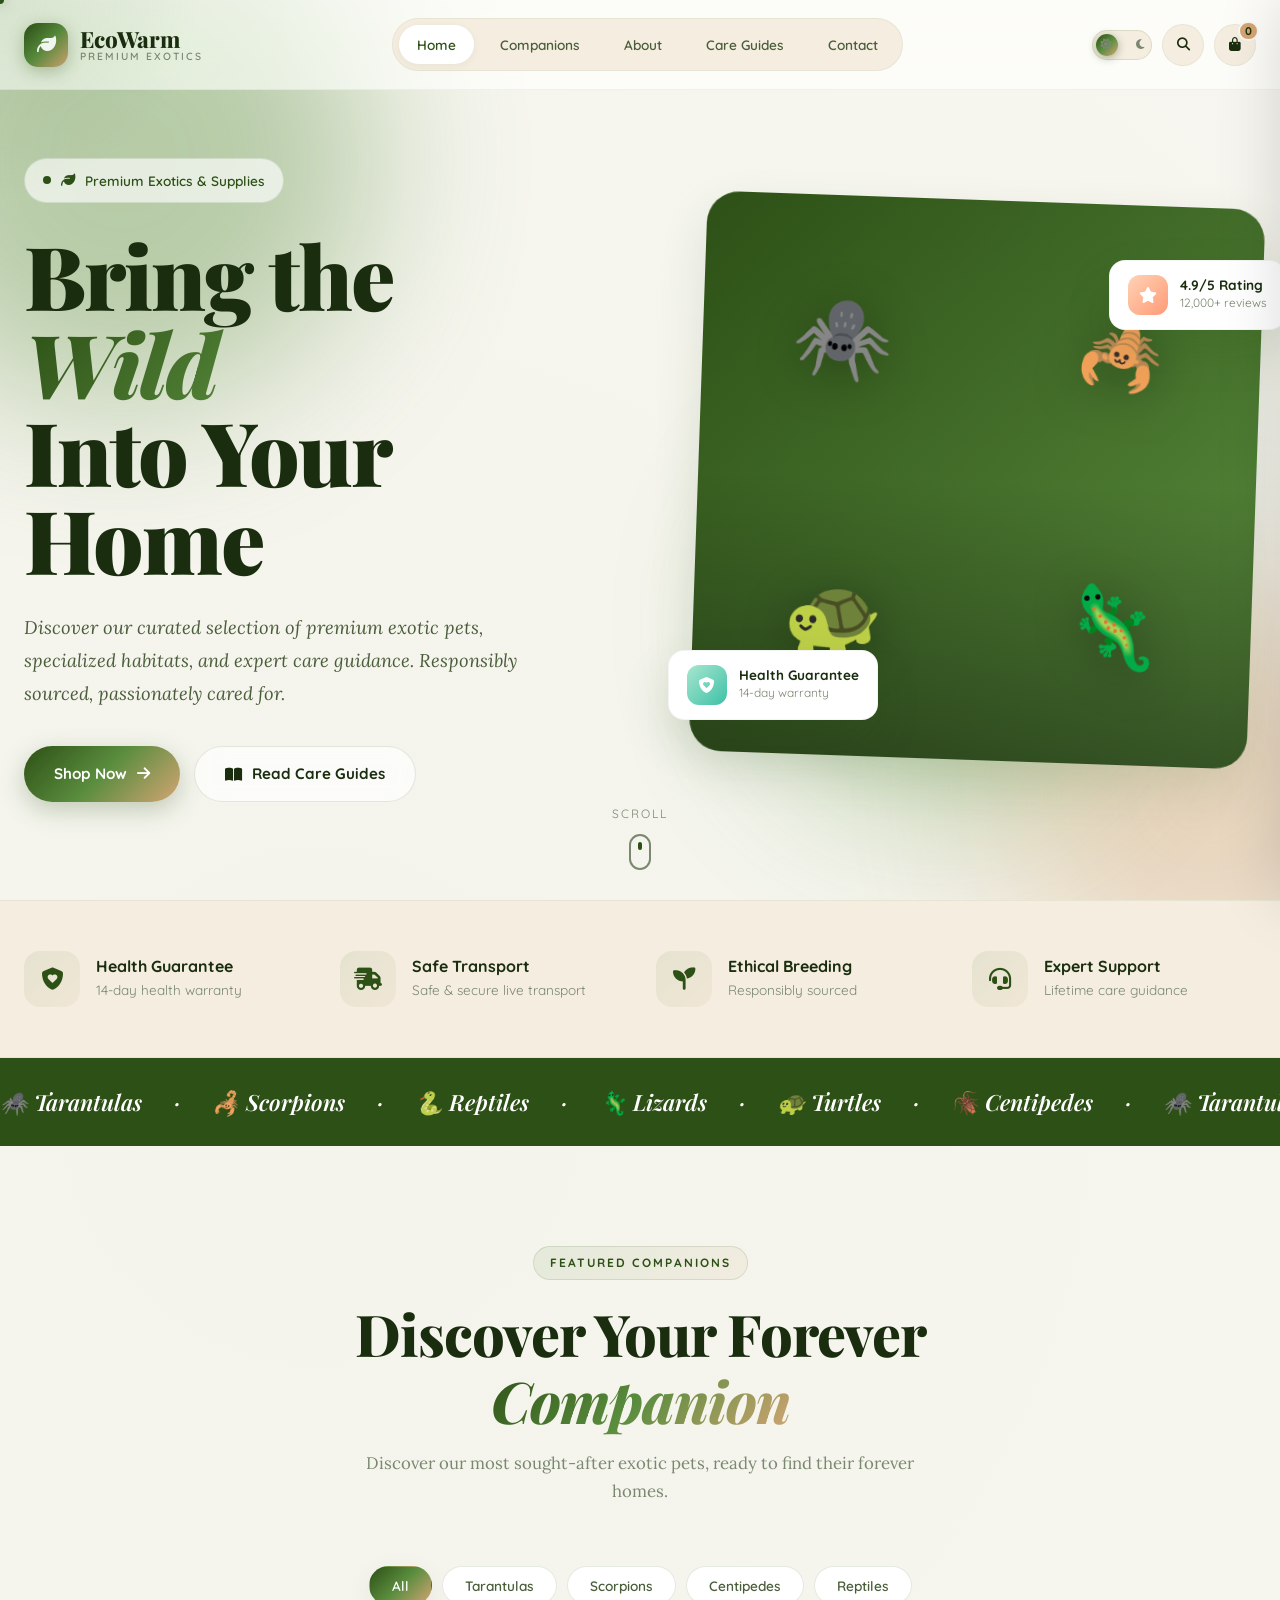
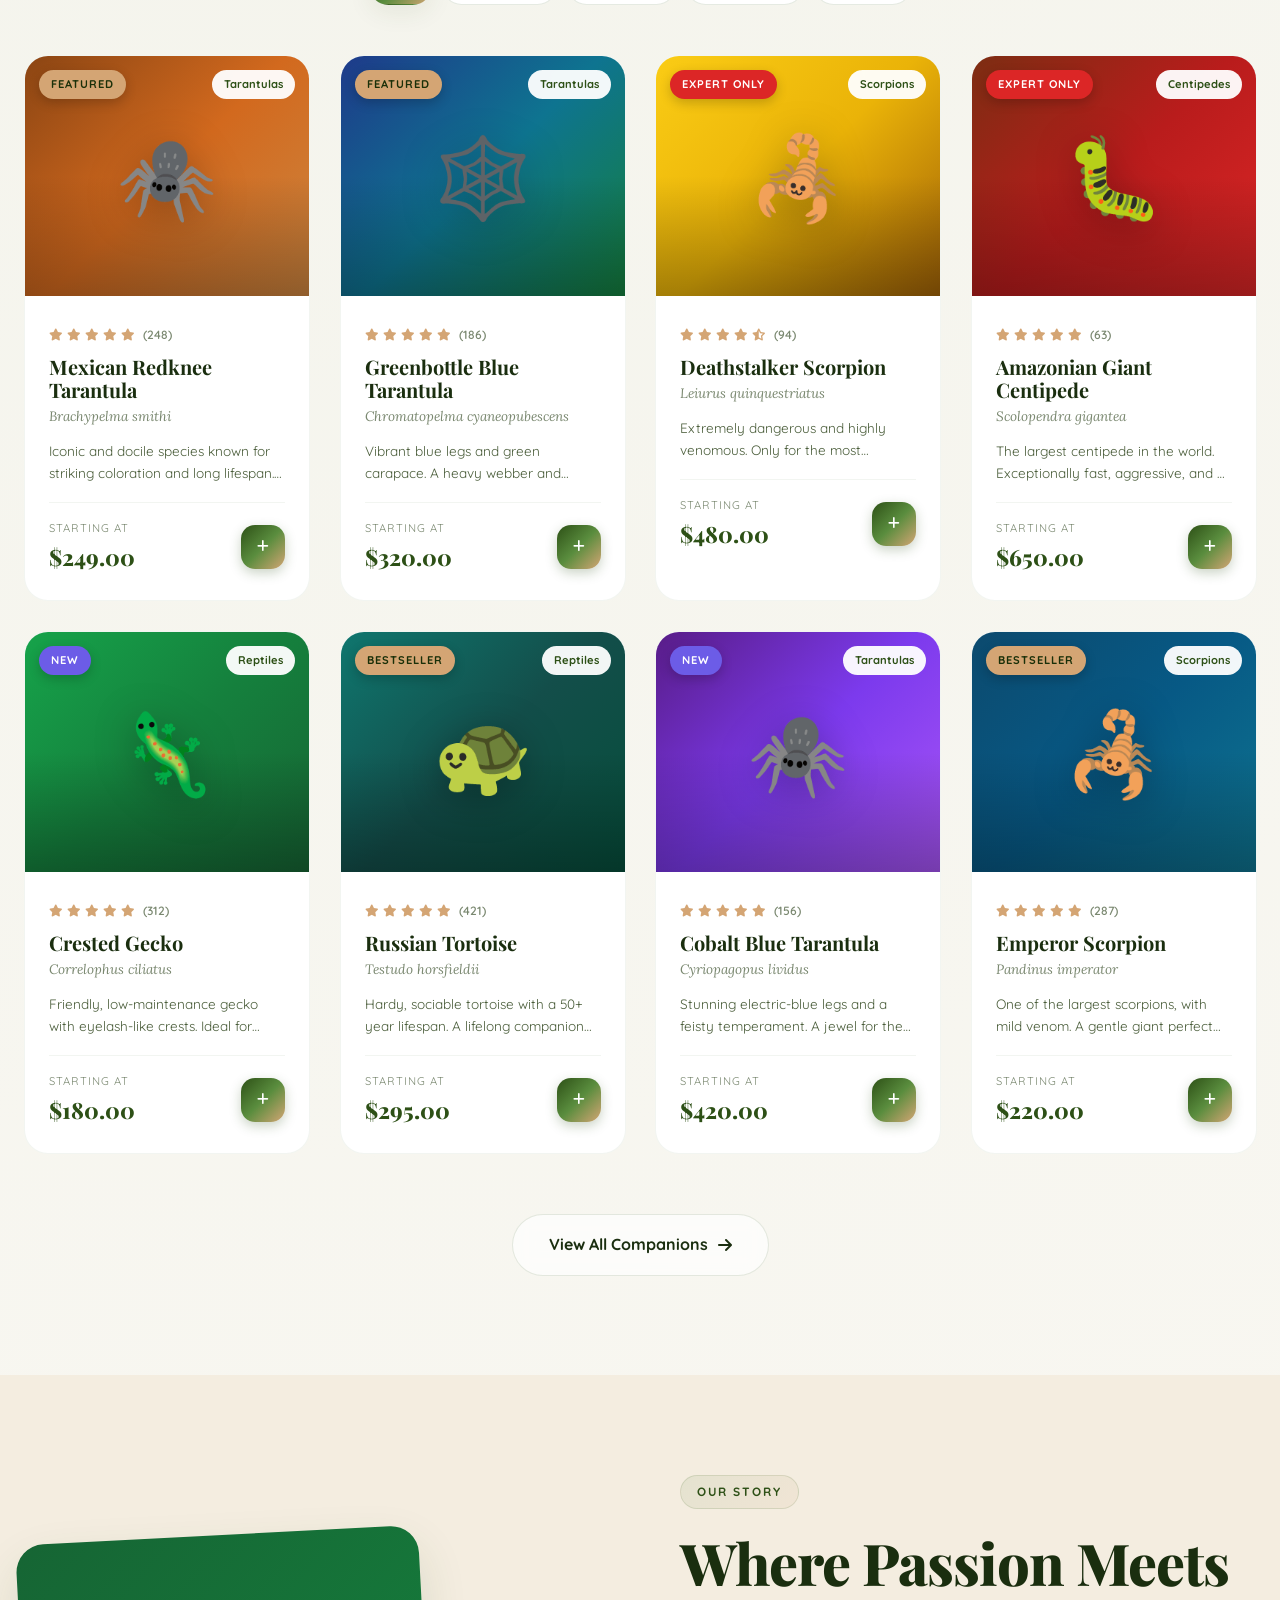
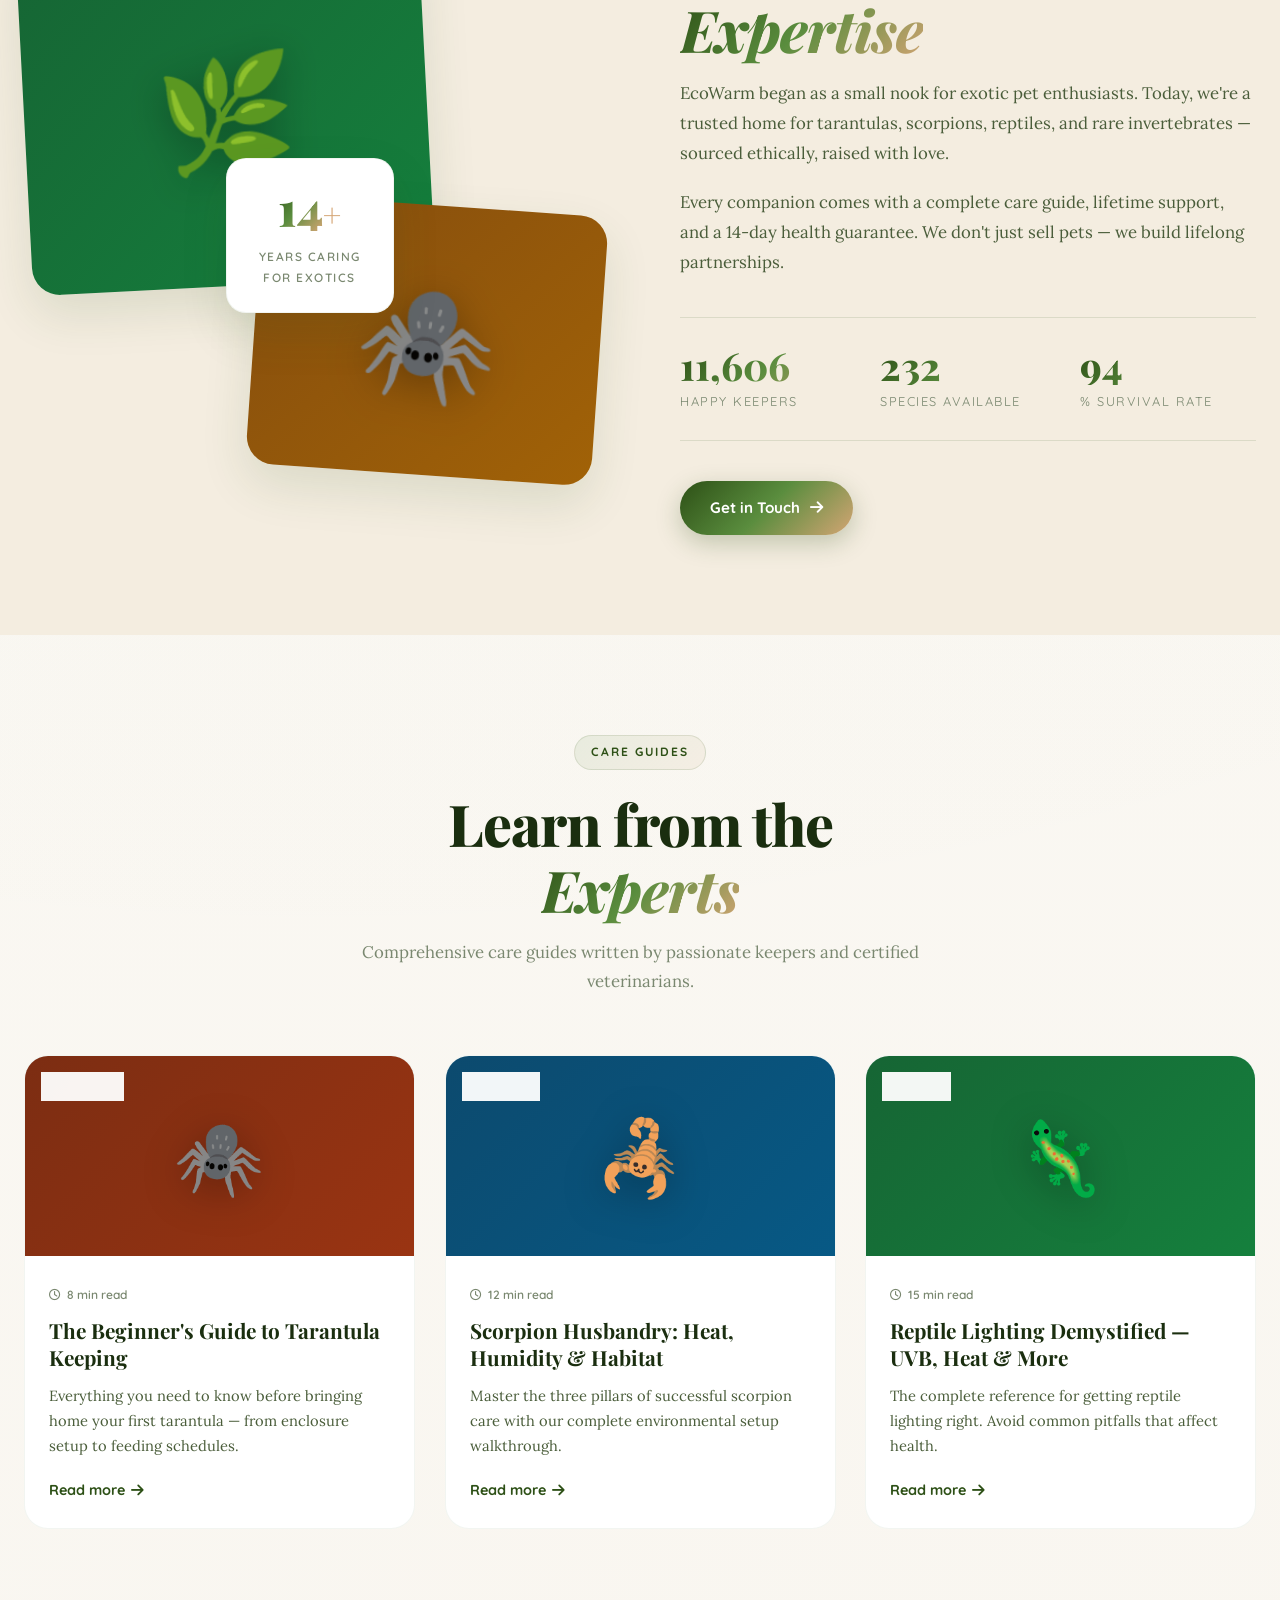
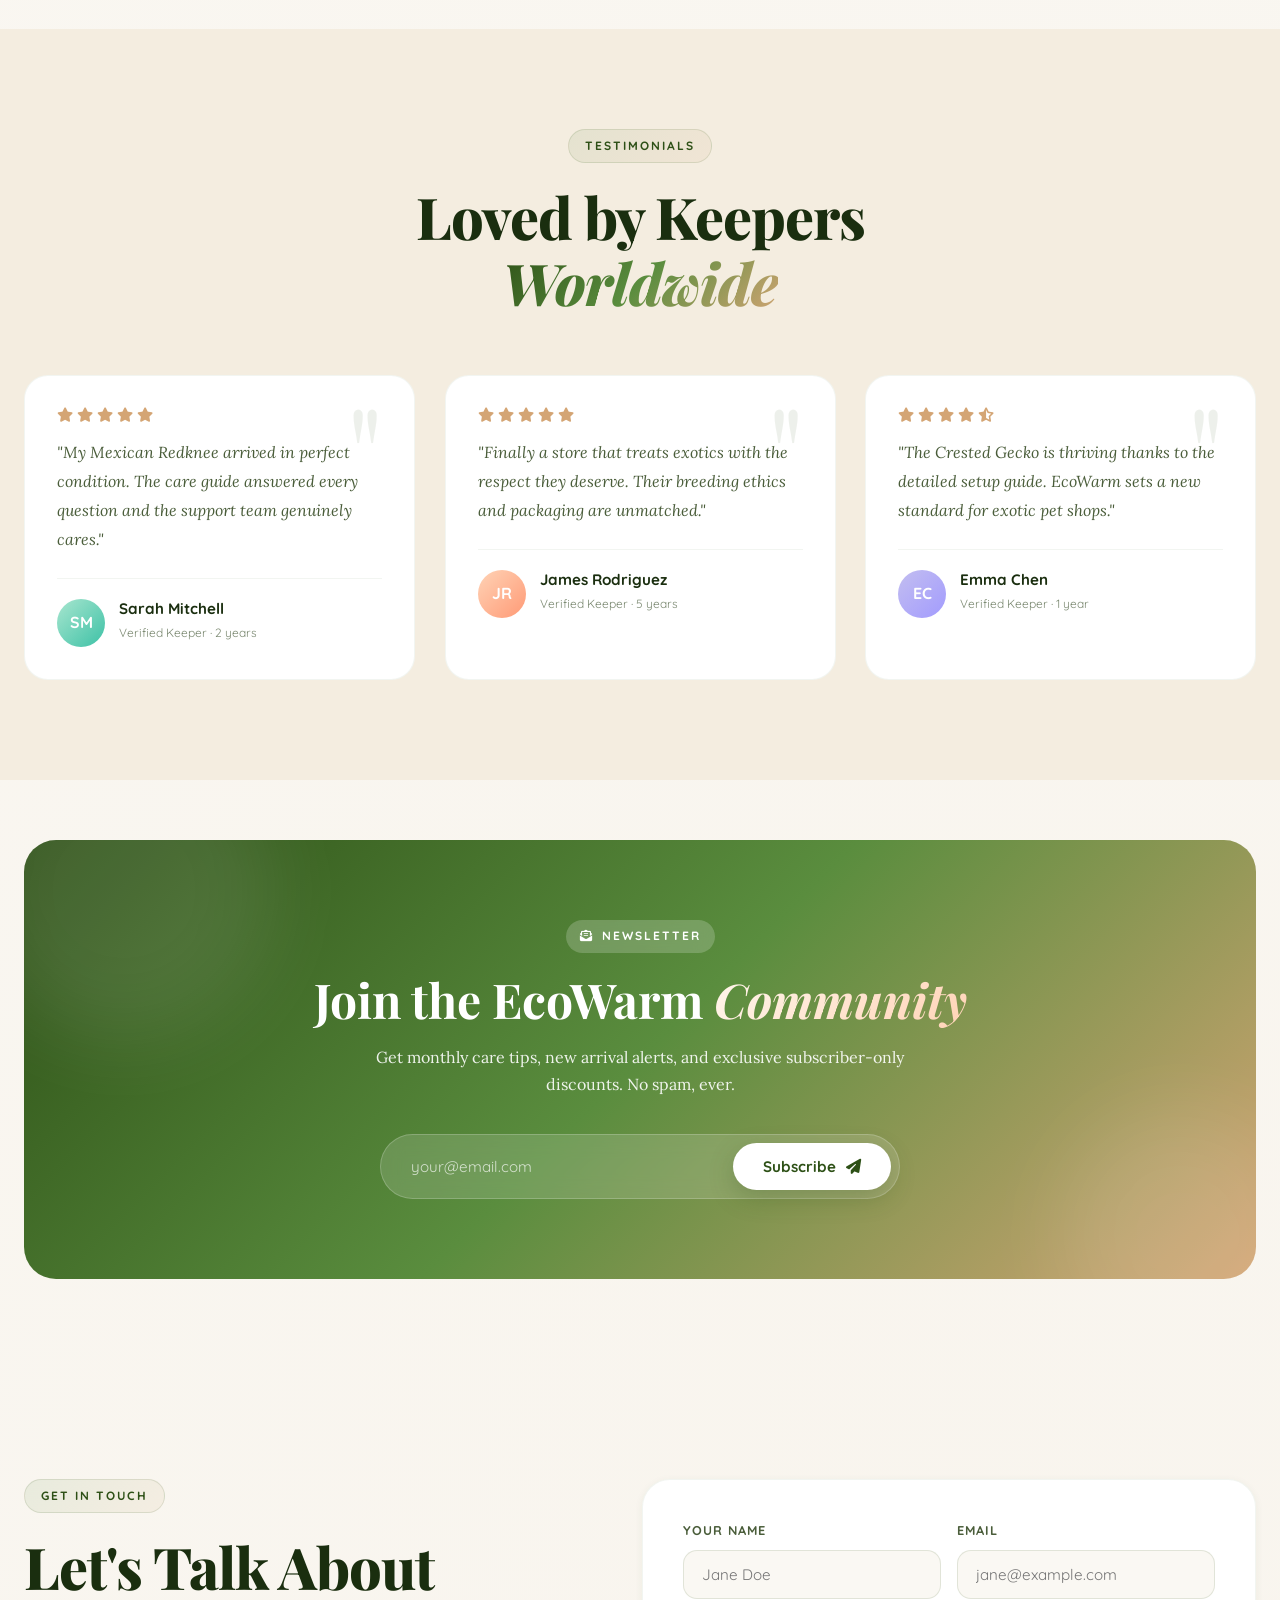
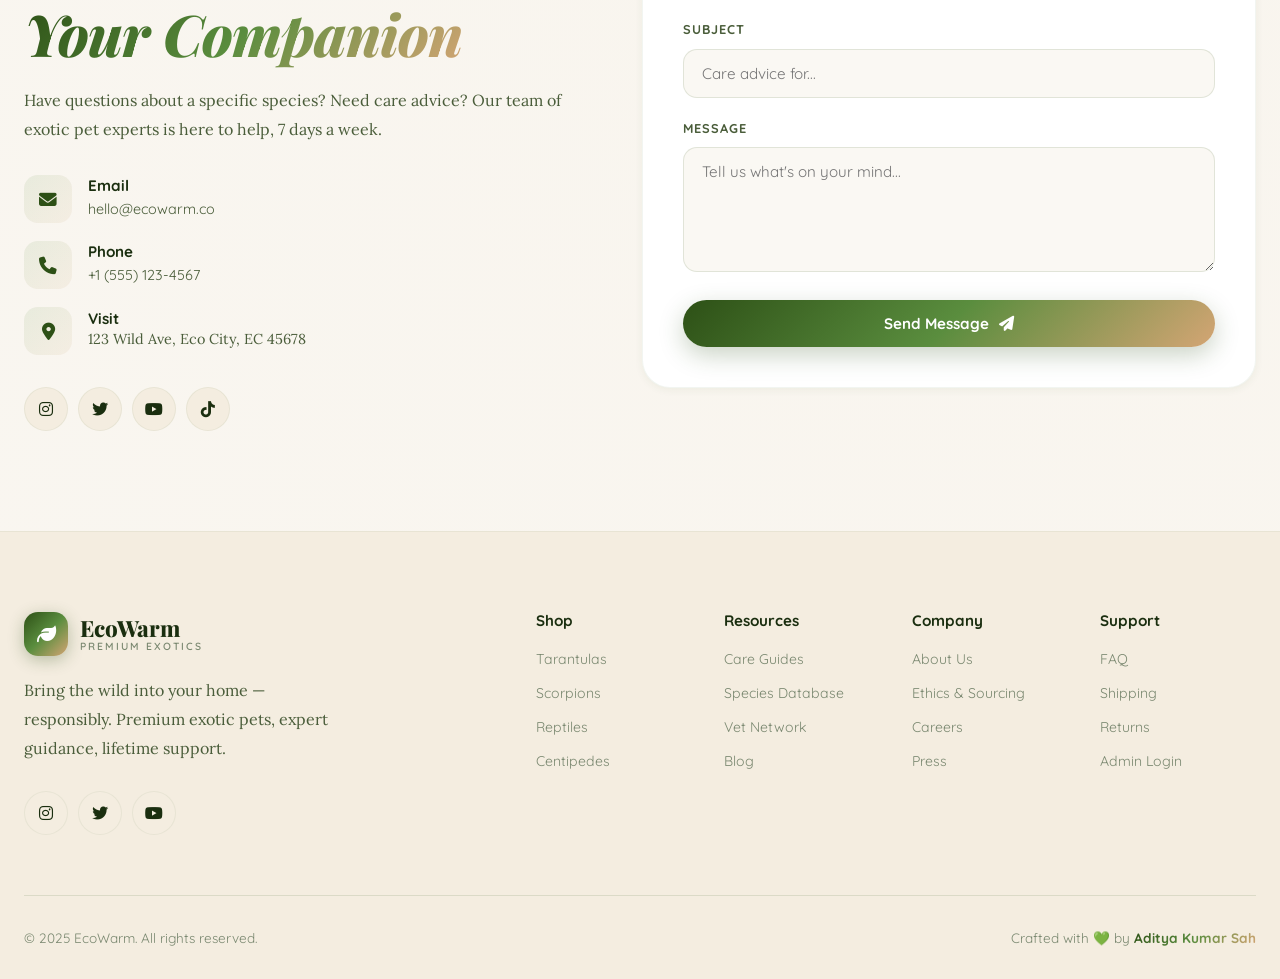
==== commit e13438f6: "feat: Redesign as premium exotic pet store + full admin panel Frontend redesign (matching Nature's N" ====
--- a/index.html
+++ b/index.html
@@ -3,52 +3,75 @@
 <head>
     <meta charset="UTF-8">
     <meta name="viewport" content="width=device-width, initial-scale=1.0">
-    <title>EcoWarm - Sustainable Living, Naturally</title>
+    <title>EcoWarm | Premium Exotic Pets & Care</title>
+    <meta name="description" content="Discover rare exotic pets, premium habitats and expert care guidance. Responsibly sourced, passionately cared for.">
+    <link rel="preconnect" href="https://fonts.googleapis.com">
+    <link rel="preconnect" href="https://fonts.gstatic.com" crossorigin>
+    <link href="https://fonts.googleapis.com/css2?family=Playfair+Display:wght@400;600;700;800;900&family=Quicksand:wght@400;500;600;700&family=Lora:ital,wght@0,400;0,500;0,600;1,400&display=swap" rel="stylesheet">
+    <link rel="stylesheet" href="https://cdnjs.cloudflare.com/ajax/libs/font-awesome/6.5.0/css/all.min.css">
     <link rel="stylesheet" href="assets/css/style.css">
     <link rel="stylesheet" href="assets/css/animations.css">
-    <link rel="preconnect" href="https://fonts.googleapis.com">
-    <link rel="preconnect" href="https://fonts.gstatic.com" crossorigin>
-    <link href="https://fonts.googleapis.com/css2?family=Playfair+Display:wght@400;600;700;900&family=Inter:wght@300;400;500;600;700&display=swap" rel="stylesheet">
-    <link rel="stylesheet" href="https://cdnjs.cloudflare.com/ajax/libs/font-awesome/6.5.0/css/all.min.css">
 </head>
-<body>
-    <!-- Cursor Glow Effect -->
+<body class="bg-nature-pattern">
+    <!-- Cursor Glow -->
     <div class="cursor-glow" id="cursorGlow"></div>
+    <div class="cursor-dot" id="cursorDot"></div>
 
     <!-- Preloader -->
     <div class="preloader" id="preloader">
-        <div class="preloader-inner">
-            <div class="leaf-spinner"></div>
-            <p>EcoWarm</p>
+        <div class="pre-inner">
+            <div class="pre-leaf">🌿</div>
+            <div class="pre-bar"><div class="pre-bar-fill"></div></div>
+            <p>Initializing the Nook<span class="dots"></span></p>
         </div>
     </div>
+
+    <!-- Floating Orbs Background -->
+    <div class="orbs-bg">
+        <div class="orb orb-1"></div>
+        <div class="orb orb-2"></div>
+        <div class="orb orb-3"></div>
+    </div>
+
+    <!-- Scroll Progress Bar -->
+    <div class="scroll-progress" id="scrollProgress"></div>
+
 
     <!-- Navigation -->
     <header class="navbar" id="navbar">
         <div class="nav-container">
             <a href="#" class="logo">
-                <span class="logo-icon">🌿</span>
-                <span class="logo-text">EcoWarm</span>
+                <span class="logo-mark">
+                    <i class="fas fa-leaf"></i>
+                </span>
+                <div class="logo-text-wrap">
+                    <span class="logo-title">EcoWarm</span>
+                    <span class="logo-sub">Premium Exotics</span>
+                </div>
             </a>
+
             <nav class="nav-links" id="navLinks">
-                <a href="#home" class="nav-link active">Home</a>
-                <a href="#products" class="nav-link">Products</a>
-                <a href="#about" class="nav-link">About</a>
-                <a href="#features" class="nav-link">Features</a>
-                <a href="#testimonials" class="nav-link">Reviews</a>
-                <a href="#contact" class="nav-link">Contact</a>
+                <a href="#home" class="nav-link active"><span>Home</span></a>
+                <a href="#products" class="nav-link"><span>Companions</span></a>
+                <a href="#about" class="nav-link"><span>About</span></a>
+                <a href="#guides" class="nav-link"><span>Care Guides</span></a>
+                <a href="#contact" class="nav-link"><span>Contact</span></a>
             </nav>
+
             <div class="nav-actions">
                 <button class="theme-toggle" id="themeToggle" aria-label="Toggle Theme">
                     <i class="fas fa-sun sun-icon"></i>
                     <i class="fas fa-moon moon-icon"></i>
-                    <span class="toggle-slider"></span>
+                    <span class="toggle-thumb"></span>
                 </button>
-                <button class="cart-btn" id="cartBtn">
+                <button class="icon-btn" aria-label="Search">
+                    <i class="fas fa-search"></i>
+                </button>
+                <button class="cart-btn" id="cartBtn" aria-label="Cart">
                     <i class="fas fa-shopping-bag"></i>
                     <span class="cart-count">0</span>
                 </button>
-                <button class="mobile-menu-btn" id="mobileMenuBtn">
+                <button class="mobile-menu-btn" id="mobileMenuBtn" aria-label="Menu">
                     <span></span><span></span><span></span>
                 </button>
             </div>
@@ -59,437 +82,665 @@
     <!-- Hero Section -->
     <section class="hero" id="home">
         <div class="hero-particles" id="heroParticles"></div>
-        <div class="hero-bg-overlay"></div>
-        <div class="hero-content">
-            <div class="hero-badge animate-on-scroll">
-                <span class="badge-dot"></span>
-                Sustainable & Eco-Friendly
-            </div>
-            <h1 class="hero-title animate-on-scroll">
-                <span class="title-line">Live Naturally,</span>
-                <span class="title-line highlight">Live Warmly</span>
-            </h1>
-            <p class="hero-subtitle animate-on-scroll">
-                Discover our curated collection of eco-friendly products that bring warmth to your home while caring for the planet. Every purchase plants a tree.
-            </p>
-            <div class="hero-cta animate-on-scroll">
-                <a href="#products" class="btn btn-primary">
-                    <span>Shop Collection</span>
+        <div class="hero-grid">
+            <div class="hero-content">
+                <div class="hero-badge">
+                    <i class="fas fa-leaf"></i>
+                    <span>Premium Exotics & Supplies</span>
+                </div>
+                <h1 class="hero-title">
+                    <span class="title-line reveal-line">Bring the</span>
+                    <span class="title-line reveal-line title-gradient">
+                        <span class="word-cycle" id="wordCycle">Wild</span>
+                    </span>
+                    <span class="title-line reveal-line">Into Your Home</span>
+                </h1>
+                <p class="hero-subtitle reveal-line">
+                    Discover our curated selection of premium exotic pets, specialized habitats, and expert care guidance. Responsibly sourced, passionately cared for.
+                </p>
+                <div class="hero-cta reveal-line">
+                    <a href="#products" class="btn btn-primary">
+                        <span>Shop Now</span>
+                        <i class="fas fa-arrow-right"></i>
+                    </a>
+                    <a href="#guides" class="btn btn-ghost">
+                        <i class="fas fa-book-open"></i>
+                        <span>Read Care Guides</span>
+                    </a>
+                </div>
+            </div>
+
+            <div class="hero-visual reveal-fade">
+                <div class="hero-card-stack">
+                    <div class="hero-img-main">
+                        <div class="hero-img-bg" style="background: linear-gradient(135deg, #2d5016, #5a8d3e);">
+                            <div class="hero-img-overlay">
+                                <div class="floating-emoji" style="--delay:0s">🕷️</div>
+                                <div class="floating-emoji" style="--delay:1s">🦂</div>
+                                <div class="floating-emoji" style="--delay:2s">🐢</div>
+                                <div class="floating-emoji" style="--delay:0.5s">🦎</div>
+                            </div>
+                        </div>
+                    </div>
+                    <div class="hero-floating-card hf-1">
+                        <div class="hf-icon" style="background:linear-gradient(135deg,#a8e6cf,#3dc1a6)">
+                            <i class="fas fa-shield-heart"></i>
+                        </div>
+                        <div>
+                            <h4>Health Guarantee</h4>
+                            <p>14-day warranty</p>
+                        </div>
+                    </div>
+                    <div class="hero-floating-card hf-2">
+                        <div class="hf-icon" style="background:linear-gradient(135deg,#ffd3b6,#ff9a76)">
+                            <i class="fas fa-star"></i>
+                        </div>
+                        <div>
+                            <h4>4.9/5 Rating</h4>
+                            <p>12,000+ reviews</p>
+                        </div>
+                    </div>
+                </div>
+            </div>
+        </div>
+
+        <a href="#trust-bar" class="hero-scroll">
+            <span>Scroll</span>
+            <div class="scroll-indicator"><div class="scroll-dot"></div></div>
+        </a>
+    </section>
+
+
+    <!-- Trust Bar -->
+    <section class="trust-bar" id="trust-bar">
+        <div class="container">
+            <div class="trust-grid">
+                <div class="trust-item">
+                    <div class="trust-icon"><i class="fas fa-shield-heart"></i></div>
+                    <div>
+                        <h4>Health Guarantee</h4>
+                        <p>14-day health warranty</p>
+                    </div>
+                </div>
+                <div class="trust-item">
+                    <div class="trust-icon"><i class="fas fa-truck-fast"></i></div>
+                    <div>
+                        <h4>Safe Transport</h4>
+                        <p>Safe & secure live transport</p>
+                    </div>
+                </div>
+                <div class="trust-item">
+                    <div class="trust-icon"><i class="fas fa-seedling"></i></div>
+                    <div>
+                        <h4>Ethical Breeding</h4>
+                        <p>Responsibly sourced</p>
+                    </div>
+                </div>
+                <div class="trust-item">
+                    <div class="trust-icon"><i class="fas fa-headset"></i></div>
+                    <div>
+                        <h4>Expert Support</h4>
+                        <p>Lifetime care guidance</p>
+                    </div>
+                </div>
+            </div>
+        </div>
+    </section>
+
+    <!-- Marquee -->
+    <div class="marquee">
+        <div class="marquee-track">
+            <span>🕷️ Tarantulas</span><span>·</span>
+            <span>🦂 Scorpions</span><span>·</span>
+            <span>🐍 Reptiles</span><span>·</span>
+            <span>🦎 Lizards</span><span>·</span>
+            <span>🐢 Turtles</span><span>·</span>
+            <span>🪳 Centipedes</span><span>·</span>
+            <span>🕷️ Tarantulas</span><span>·</span>
+            <span>🦂 Scorpions</span><span>·</span>
+            <span>🐍 Reptiles</span><span>·</span>
+            <span>🦎 Lizards</span><span>·</span>
+            <span>🐢 Turtles</span><span>·</span>
+            <span>🪳 Centipedes</span><span>·</span>
+        </div>
+    </div>
+
+
+    <!-- Products Section -->
+    <section class="products" id="products">
+        <div class="container">
+            <div class="section-head reveal">
+                <span class="eyebrow">Featured Companions</span>
+                <h2 class="section-title">Discover Your Forever<br><em>Companion</em></h2>
+                <p class="section-sub">Discover our most sought-after exotic pets, ready to find their forever homes.</p>
+            </div>
+
+            <div class="filter-pills reveal">
+                <button class="pill active" data-filter="all">All</button>
+                <button class="pill" data-filter="tarantulas">Tarantulas</button>
+                <button class="pill" data-filter="scorpions">Scorpions</button>
+                <button class="pill" data-filter="centipedes">Centipedes</button>
+                <button class="pill" data-filter="reptiles">Reptiles</button>
+            </div>
+
+            <div class="products-grid">
+
+                <article class="product-card reveal" data-cat="tarantulas">
+                    <div class="pc-media" style="background:linear-gradient(135deg,#8B4513,#D2691E,#CD853F);">
+                        <div class="pc-emoji">🕷️</div>
+                        <span class="pc-badge">Featured</span>
+                        <span class="pc-cat">Tarantulas</span>
+                        <div class="pc-actions">
+                            <button class="pc-act" aria-label="Wishlist"><i class="far fa-heart"></i></button>
+                            <button class="pc-act" aria-label="Quick View"><i class="far fa-eye"></i></button>
+                        </div>
+                    </div>
+                    <div class="pc-body">
+                        <div class="pc-meta">
+                            <div class="pc-rating">
+                                <i class="fas fa-star"></i><i class="fas fa-star"></i><i class="fas fa-star"></i><i class="fas fa-star"></i><i class="fas fa-star"></i>
+                                <span>(248)</span>
+                            </div>
+                        </div>
+                        <h3 class="pc-name">Mexican Redknee Tarantula</h3>
+                        <p class="pc-latin"><i>Brachypelma smithi</i></p>
+                        <p class="pc-desc">Iconic and docile species known for striking coloration and long lifespan. Perfect for beginners.</p>
+                        <div class="pc-foot">
+                            <div class="pc-price">
+                                <span class="pc-price-label">Starting at</span>
+                                <strong>$249.00</strong>
+                            </div>
+                            <button class="pc-cart-btn" data-product="mexican-redknee" data-price="249.00">
+                                <i class="fas fa-plus"></i>
+                            </button>
+                        </div>
+                    </div>
+                </article>
+
+
+                <article class="product-card reveal" data-cat="tarantulas">
+                    <div class="pc-media" style="background:linear-gradient(135deg,#1e3a8a,#0e7490,#15803d);">
+                        <div class="pc-emoji">🕸️</div>
+                        <span class="pc-badge">Featured</span>
+                        <span class="pc-cat">Tarantulas</span>
+                        <div class="pc-actions">
+                            <button class="pc-act"><i class="far fa-heart"></i></button>
+                            <button class="pc-act"><i class="far fa-eye"></i></button>
+                        </div>
+                    </div>
+                    <div class="pc-body">
+                        <div class="pc-meta">
+                            <div class="pc-rating">
+                                <i class="fas fa-star"></i><i class="fas fa-star"></i><i class="fas fa-star"></i><i class="fas fa-star"></i><i class="fas fa-star"></i>
+                                <span>(186)</span>
+                            </div>
+                        </div>
+                        <h3 class="pc-name">Greenbottle Blue Tarantula</h3>
+                        <p class="pc-latin"><i>Chromatopelma cyaneopubescens</i></p>
+                        <p class="pc-desc">Vibrant blue legs and green carapace. A heavy webber and stunning display tarantula.</p>
+                        <div class="pc-foot">
+                            <div class="pc-price">
+                                <span class="pc-price-label">Starting at</span>
+                                <strong>$320.00</strong>
+                            </div>
+                            <button class="pc-cart-btn" data-product="greenbottle-blue" data-price="320.00">
+                                <i class="fas fa-plus"></i>
+                            </button>
+                        </div>
+                    </div>
+                </article>
+
+                <article class="product-card reveal" data-cat="scorpions">
+                    <div class="pc-media" style="background:linear-gradient(135deg,#facc15,#eab308,#a16207);">
+                        <div class="pc-emoji">🦂</div>
+                        <span class="pc-badge danger">Expert Only</span>
+                        <span class="pc-cat">Scorpions</span>
+                        <div class="pc-actions">
+                            <button class="pc-act"><i class="far fa-heart"></i></button>
+                            <button class="pc-act"><i class="far fa-eye"></i></button>
+                        </div>
+                    </div>
+                    <div class="pc-body">
+                        <div class="pc-meta">
+                            <div class="pc-rating">
+                                <i class="fas fa-star"></i><i class="fas fa-star"></i><i class="fas fa-star"></i><i class="fas fa-star"></i><i class="fas fa-star-half-alt"></i>
+                                <span>(94)</span>
+                            </div>
+                        </div>
+                        <h3 class="pc-name">Deathstalker Scorpion</h3>
+                        <p class="pc-latin"><i>Leiurus quinquestriatus</i></p>
+                        <p class="pc-desc">Extremely dangerous and highly venomous. Only for the most experienced and careful keepers.</p>
+                        <div class="pc-foot">
+                            <div class="pc-price">
+                                <span class="pc-price-label">Starting at</span>
+                                <strong>$480.00</strong>
+                            </div>
+                            <button class="pc-cart-btn" data-product="deathstalker" data-price="480.00">
+                                <i class="fas fa-plus"></i>
+                            </button>
+                        </div>
+                    </div>
+                </article>
+
+
+                <article class="product-card reveal" data-cat="centipedes">
+                    <div class="pc-media" style="background:linear-gradient(135deg,#7c2d12,#b91c1c,#dc2626);">
+                        <div class="pc-emoji">🐛</div>
+                        <span class="pc-badge danger">Expert Only</span>
+                        <span class="pc-cat">Centipedes</span>
+                        <div class="pc-actions">
+                            <button class="pc-act"><i class="far fa-heart"></i></button>
+                            <button class="pc-act"><i class="far fa-eye"></i></button>
+                        </div>
+                    </div>
+                    <div class="pc-body">
+                        <div class="pc-meta">
+                            <div class="pc-rating">
+                                <i class="fas fa-star"></i><i class="fas fa-star"></i><i class="fas fa-star"></i><i class="fas fa-star"></i><i class="fas fa-star"></i>
+                                <span>(63)</span>
+                            </div>
+                        </div>
+                        <h3 class="pc-name">Amazonian Giant Centipede</h3>
+                        <p class="pc-latin"><i>Scolopendra gigantea</i></p>
+                        <p class="pc-desc">The largest centipede in the world. Exceptionally fast, aggressive, and a true monster invertebrate.</p>
+                        <div class="pc-foot">
+                            <div class="pc-price">
+                                <span class="pc-price-label">Starting at</span>
+                                <strong>$650.00</strong>
+                            </div>
+                            <button class="pc-cart-btn" data-product="giant-centipede" data-price="650.00">
+                                <i class="fas fa-plus"></i>
+                            </button>
+                        </div>
+                    </div>
+                </article>
+
+                <article class="product-card reveal" data-cat="reptiles">
+                    <div class="pc-media" style="background:linear-gradient(135deg,#16a34a,#15803d,#166534);">
+                        <div class="pc-emoji">🦎</div>
+                        <span class="pc-badge new">New</span>
+                        <span class="pc-cat">Reptiles</span>
+                        <div class="pc-actions">
+                            <button class="pc-act"><i class="far fa-heart"></i></button>
+                            <button class="pc-act"><i class="far fa-eye"></i></button>
+                        </div>
+                    </div>
+                    <div class="pc-body">
+                        <div class="pc-meta">
+                            <div class="pc-rating">
+                                <i class="fas fa-star"></i><i class="fas fa-star"></i><i class="fas fa-star"></i><i class="fas fa-star"></i><i class="fas fa-star"></i>
+                                <span>(312)</span>
+                            </div>
+                        </div>
+                        <h3 class="pc-name">Crested Gecko</h3>
+                        <p class="pc-latin"><i>Correlophus ciliatus</i></p>
+                        <p class="pc-desc">Friendly, low-maintenance gecko with eyelash-like crests. Ideal for first-time reptile keepers.</p>
+                        <div class="pc-foot">
+                            <div class="pc-price">
+                                <span class="pc-price-label">Starting at</span>
+                                <strong>$180.00</strong>
+                            </div>
+                            <button class="pc-cart-btn" data-product="crested-gecko" data-price="180.00">
+                                <i class="fas fa-plus"></i>
+                            </button>
+                        </div>
+                    </div>
+                </article>
+
+
+                <article class="product-card reveal" data-cat="reptiles">
+                    <div class="pc-media" style="background:linear-gradient(135deg,#0f766e,#134e4a,#064e3b);">
+                        <div class="pc-emoji">🐢</div>
+                        <span class="pc-badge">Bestseller</span>
+                        <span class="pc-cat">Reptiles</span>
+                        <div class="pc-actions">
+                            <button class="pc-act"><i class="far fa-heart"></i></button>
+                            <button class="pc-act"><i class="far fa-eye"></i></button>
+                        </div>
+                    </div>
+                    <div class="pc-body">
+                        <div class="pc-meta">
+                            <div class="pc-rating">
+                                <i class="fas fa-star"></i><i class="fas fa-star"></i><i class="fas fa-star"></i><i class="fas fa-star"></i><i class="fas fa-star"></i>
+                                <span>(421)</span>
+                            </div>
+                        </div>
+                        <h3 class="pc-name">Russian Tortoise</h3>
+                        <p class="pc-latin"><i>Testudo horsfieldii</i></p>
+                        <p class="pc-desc">Hardy, sociable tortoise with a 50+ year lifespan. A lifelong companion for the patient keeper.</p>
+                        <div class="pc-foot">
+                            <div class="pc-price">
+                                <span class="pc-price-label">Starting at</span>
+                                <strong>$295.00</strong>
+                            </div>
+                            <button class="pc-cart-btn" data-product="russian-tortoise" data-price="295.00">
+                                <i class="fas fa-plus"></i>
+                            </button>
+                        </div>
+                    </div>
+                </article>
+
+                <article class="product-card reveal" data-cat="tarantulas">
+                    <div class="pc-media" style="background:linear-gradient(135deg,#581c87,#7c3aed,#a855f7);">
+                        <div class="pc-emoji">🕷️</div>
+                        <span class="pc-badge new">New</span>
+                        <span class="pc-cat">Tarantulas</span>
+                        <div class="pc-actions">
+                            <button class="pc-act"><i class="far fa-heart"></i></button>
+                            <button class="pc-act"><i class="far fa-eye"></i></button>
+                        </div>
+                    </div>
+                    <div class="pc-body">
+                        <div class="pc-meta">
+                            <div class="pc-rating">
+                                <i class="fas fa-star"></i><i class="fas fa-star"></i><i class="fas fa-star"></i><i class="fas fa-star"></i><i class="fas fa-star"></i>
+                                <span>(156)</span>
+                            </div>
+                        </div>
+                        <h3 class="pc-name">Cobalt Blue Tarantula</h3>
+                        <p class="pc-latin"><i>Cyriopagopus lividus</i></p>
+                        <p class="pc-desc">Stunning electric-blue legs and a feisty temperament. A jewel for the experienced collector.</p>
+                        <div class="pc-foot">
+                            <div class="pc-price">
+                                <span class="pc-price-label">Starting at</span>
+                                <strong>$420.00</strong>
+                            </div>
+                            <button class="pc-cart-btn" data-product="cobalt-blue" data-price="420.00">
+                                <i class="fas fa-plus"></i>
+                            </button>
+                        </div>
+                    </div>
+                </article>
+
+
+                <article class="product-card reveal" data-cat="scorpions">
+                    <div class="pc-media" style="background:linear-gradient(135deg,#0c4a6e,#075985,#0e7490);">
+                        <div class="pc-emoji">🦂</div>
+                        <span class="pc-badge">Bestseller</span>
+                        <span class="pc-cat">Scorpions</span>
+                        <div class="pc-actions">
+                            <button class="pc-act"><i class="far fa-heart"></i></button>
+                            <button class="pc-act"><i class="far fa-eye"></i></button>
+                        </div>
+                    </div>
+                    <div class="pc-body">
+                        <div class="pc-meta">
+                            <div class="pc-rating">
+                                <i class="fas fa-star"></i><i class="fas fa-star"></i><i class="fas fa-star"></i><i class="fas fa-star"></i><i class="fas fa-star"></i>
+                                <span>(287)</span>
+                            </div>
+                        </div>
+                        <h3 class="pc-name">Emperor Scorpion</h3>
+                        <p class="pc-latin"><i>Pandinus imperator</i></p>
+                        <p class="pc-desc">One of the largest scorpions, with mild venom. A gentle giant perfect for beginners.</p>
+                        <div class="pc-foot">
+                            <div class="pc-price">
+                                <span class="pc-price-label">Starting at</span>
+                                <strong>$220.00</strong>
+                            </div>
+                            <button class="pc-cart-btn" data-product="emperor-scorpion" data-price="220.00">
+                                <i class="fas fa-plus"></i>
+                            </button>
+                        </div>
+                    </div>
+                </article>
+
+            </div>
+
+            <div class="view-all-wrap reveal">
+                <a href="#" class="btn btn-ghost btn-large">
+                    <span>View All Companions</span>
                     <i class="fas fa-arrow-right"></i>
                 </a>
-                <a href="#about" class="btn btn-outline">
-                    <span>Our Story</span>
-                </a>
-            </div>
-            <div class="hero-stats animate-on-scroll">
-                <div class="stat-item">
-                    <span class="stat-number" data-count="50000">0</span>
-                    <span class="stat-label">Trees Planted</span>
-                </div>
-                <div class="stat-item">
-                    <span class="stat-number" data-count="12000">0</span>
-                    <span class="stat-label">Happy Customers</span>
-                </div>
-                <div class="stat-item">
-                    <span class="stat-number" data-count="100">0</span>
-                    <span class="stat-label">% Sustainable</span>
-                </div>
-            </div>
-        </div>
-        <div class="hero-scroll-indicator">
-            <div class="scroll-line"></div>
-            <span>Scroll to explore</span>
+            </div>
         </div>
     </section>
 
 
-    <!-- Marquee Section -->
-    <section class="marquee-section">
-        <div class="marquee-track">
-            <div class="marquee-content">
-                <span>🌱 Eco-Friendly</span>
-                <span>♻️ Sustainable</span>
-                <span>🌍 Carbon Neutral</span>
-                <span>🌿 Organic Materials</span>
-                <span>💚 Cruelty Free</span>
-                <span>🌱 Eco-Friendly</span>
-                <span>♻️ Sustainable</span>
-                <span>🌍 Carbon Neutral</span>
-                <span>🌿 Organic Materials</span>
-                <span>💚 Cruelty Free</span>
-            </div>
-        </div>
-    </section>
-
-    <!-- Products Section -->
-    <section class="products-section" id="products">
-        <div class="container">
-            <div class="section-header animate-on-scroll">
-                <span class="section-tag">Our Collection</span>
-                <h2 class="section-title">Sustainable Essentials</h2>
-                <p class="section-subtitle">Handpicked eco-friendly products for conscious living</p>
-            </div>
-
-            <div class="product-filters animate-on-scroll">
-                <button class="filter-btn active" data-filter="all">All</button>
-                <button class="filter-btn" data-filter="home">Home</button>
-                <button class="filter-btn" data-filter="personal">Personal Care</button>
-                <button class="filter-btn" data-filter="kitchen">Kitchen</button>
-                <button class="filter-btn" data-filter="lifestyle">Lifestyle</button>
-            </div>
-
-            <div class="products-grid">
-                <div class="product-card animate-on-scroll" data-category="home">
-                    <div class="product-image">
-                        <div class="product-img-placeholder" style="background: linear-gradient(135deg, #a8e6cf, #88d8a8);">
-                            <i class="fas fa-leaf"></i>
-                        </div>
-                        <div class="product-overlay">
-                            <button class="quick-view-btn"><i class="fas fa-eye"></i></button>
-                            <button class="wishlist-btn"><i class="fas fa-heart"></i></button>
-                        </div>
-                        <span class="product-badge">Bestseller</span>
-                    </div>
-                    <div class="product-info">
-                        <h3 class="product-name">Bamboo Throw Blanket</h3>
-                        <p class="product-desc">Ultra-soft organic bamboo fiber blanket, naturally hypoallergenic</p>
-                        <div class="product-footer">
-                            <span class="product-price">$49.99</span>
-                            <button class="add-to-cart-btn" data-product="bamboo-blanket" data-price="49.99">
-                                <i class="fas fa-plus"></i> Add
-                            </button>
-                        </div>
-                    </div>
-                </div>
-
-
-                <div class="product-card animate-on-scroll" data-category="personal">
-                    <div class="product-image">
-                        <div class="product-img-placeholder" style="background: linear-gradient(135deg, #ffd3b6, #ffaaa5);">
-                            <i class="fas fa-spa"></i>
-                        </div>
-                        <div class="product-overlay">
-                            <button class="quick-view-btn"><i class="fas fa-eye"></i></button>
-                            <button class="wishlist-btn"><i class="fas fa-heart"></i></button>
-                        </div>
-                        <span class="product-badge new">New</span>
-                    </div>
-                    <div class="product-info">
-                        <h3 class="product-name">Organic Skincare Set</h3>
-                        <p class="product-desc">100% natural ingredients, zero chemicals, plastic-free packaging</p>
-                        <div class="product-footer">
-                            <span class="product-price">$34.99</span>
-                            <button class="add-to-cart-btn" data-product="skincare-set" data-price="34.99">
-                                <i class="fas fa-plus"></i> Add
-                            </button>
-                        </div>
-                    </div>
-                </div>
-
-                <div class="product-card animate-on-scroll" data-category="kitchen">
-                    <div class="product-image">
-                        <div class="product-img-placeholder" style="background: linear-gradient(135deg, #c3bef0, #a29bfe);">
-                            <i class="fas fa-mug-hot"></i>
-                        </div>
-                        <div class="product-overlay">
-                            <button class="quick-view-btn"><i class="fas fa-eye"></i></button>
-                            <button class="wishlist-btn"><i class="fas fa-heart"></i></button>
-                        </div>
-                    </div>
-                    <div class="product-info">
-                        <h3 class="product-name">Reusable Coffee Cup</h3>
-                        <p class="product-desc">Handcrafted ceramic cup with cork sleeve, dishwasher safe</p>
-                        <div class="product-footer">
-                            <span class="product-price">$24.99</span>
-                            <button class="add-to-cart-btn" data-product="coffee-cup" data-price="24.99">
-                                <i class="fas fa-plus"></i> Add
-                            </button>
-                        </div>
-                    </div>
-                </div>
-
-                <div class="product-card animate-on-scroll" data-category="lifestyle">
-                    <div class="product-image">
-                        <div class="product-img-placeholder" style="background: linear-gradient(135deg, #ffeaa7, #fdcb6e);">
-                            <i class="fas fa-bag-shopping"></i>
-                        </div>
-                        <div class="product-overlay">
-                            <button class="quick-view-btn"><i class="fas fa-eye"></i></button>
-                            <button class="wishlist-btn"><i class="fas fa-heart"></i></button>
-                        </div>
-                        <span class="product-badge sale">-20%</span>
-                    </div>
-                    <div class="product-info">
-                        <h3 class="product-name">Hemp Canvas Tote</h3>
-                        <p class="product-desc">Durable hemp tote bag, perfect for everyday sustainable shopping</p>
-                        <div class="product-footer">
-                            <span class="product-price">$19.99</span>
-                            <button class="add-to-cart-btn" data-product="hemp-tote" data-price="19.99">
-                                <i class="fas fa-plus"></i> Add
-                            </button>
-                        </div>
-                    </div>
-                </div>
-
-
-                <div class="product-card animate-on-scroll" data-category="home">
-                    <div class="product-image">
-                        <div class="product-img-placeholder" style="background: linear-gradient(135deg, #81ecec, #00cec9);">
-                            <i class="fas fa-couch"></i>
-                        </div>
-                        <div class="product-overlay">
-                            <button class="quick-view-btn"><i class="fas fa-eye"></i></button>
-                            <button class="wishlist-btn"><i class="fas fa-heart"></i></button>
-                        </div>
-                    </div>
-                    <div class="product-info">
-                        <h3 class="product-name">Recycled Cotton Cushion</h3>
-                        <p class="product-desc">Made from 100% recycled cotton, naturally dyed with plant pigments</p>
-                        <div class="product-footer">
-                            <span class="product-price">$29.99</span>
-                            <button class="add-to-cart-btn" data-product="cotton-cushion" data-price="29.99">
-                                <i class="fas fa-plus"></i> Add
-                            </button>
-                        </div>
-                    </div>
-                </div>
-
-                <div class="product-card animate-on-scroll" data-category="personal">
-                    <div class="product-image">
-                        <div class="product-img-placeholder" style="background: linear-gradient(135deg, #fab1a0, #e17055);">
-                            <i class="fas fa-pump-soap"></i>
-                        </div>
-                        <div class="product-overlay">
-                            <button class="quick-view-btn"><i class="fas fa-eye"></i></button>
-                            <button class="wishlist-btn"><i class="fas fa-heart"></i></button>
-                        </div>
-                        <span class="product-badge">Popular</span>
-                    </div>
-                    <div class="product-info">
-                        <h3 class="product-name">Natural Shampoo Bar</h3>
-                        <p class="product-desc">Zero-waste solid shampoo with essential oils, lasts 80+ washes</p>
-                        <div class="product-footer">
-                            <span class="product-price">$14.99</span>
-                            <button class="add-to-cart-btn" data-product="shampoo-bar" data-price="14.99">
-                                <i class="fas fa-plus"></i> Add
-                            </button>
-                        </div>
-                    </div>
-                </div>
-
-                <div class="product-card animate-on-scroll" data-category="kitchen">
-                    <div class="product-image">
-                        <div class="product-img-placeholder" style="background: linear-gradient(135deg, #55efc4, #00b894);">
-                            <i class="fas fa-utensils"></i>
-                        </div>
-                        <div class="product-overlay">
-                            <button class="quick-view-btn"><i class="fas fa-eye"></i></button>
-                            <button class="wishlist-btn"><i class="fas fa-heart"></i></button>
-                        </div>
-                    </div>
-                    <div class="product-info">
-                        <h3 class="product-name">Bamboo Cutlery Set</h3>
-                        <p class="product-desc">Portable bamboo cutlery with carry case, replace single-use plastic</p>
-                        <div class="product-footer">
-                            <span class="product-price">$16.99</span>
-                            <button class="add-to-cart-btn" data-product="bamboo-cutlery" data-price="16.99">
-                                <i class="fas fa-plus"></i> Add
-                            </button>
-                        </div>
-                    </div>
-                </div>
-
-                <div class="product-card animate-on-scroll" data-category="lifestyle">
-                    <div class="product-image">
-                        <div class="product-img-placeholder" style="background: linear-gradient(135deg, #dfe6e9, #b2bec3);">
-                            <i class="fas fa-bottle-water"></i>
-                        </div>
-                        <div class="product-overlay">
-                            <button class="quick-view-btn"><i class="fas fa-eye"></i></button>
-                            <button class="wishlist-btn"><i class="fas fa-heart"></i></button>
-                        </div>
-                        <span class="product-badge new">New</span>
-                    </div>
-                    <div class="product-info">
-                        <h3 class="product-name">Stainless Steel Bottle</h3>
-                        <p class="product-desc">Double-wall insulated, keeps drinks cold 24h or hot 12h</p>
-                        <div class="product-footer">
-                            <span class="product-price">$32.99</span>
-                            <button class="add-to-cart-btn" data-product="steel-bottle" data-price="32.99">
-                                <i class="fas fa-plus"></i> Add
-                            </button>
-                        </div>
-                    </div>
-                </div>
-            </div>
-        </div>
-    </section>
-
-
-    <!-- About Section -->
-    <section class="about-section" id="about">
+    <!-- About / Story Section -->
+    <section class="about" id="about">
         <div class="container">
             <div class="about-grid">
-                <div class="about-visual animate-on-scroll">
-                    <div class="about-image-stack">
-                        <div class="about-img-1">
-                            <div class="img-placeholder" style="background: linear-gradient(135deg, #a8e6cf, #3dc1a6);">
-                                <i class="fas fa-seedling"></i>
-                            </div>
-                        </div>
-                        <div class="about-img-2">
-                            <div class="img-placeholder" style="background: linear-gradient(135deg, #ffeaa7, #fdcb6e);">
-                                <i class="fas fa-hand-holding-heart"></i>
-                            </div>
-                        </div>
-                        <div class="floating-card">
-                            <span class="fc-number">15+</span>
-                            <span class="fc-text">Years of Sustainability</span>
-                        </div>
-                    </div>
-                </div>
-                <div class="about-content animate-on-scroll">
-                    <span class="section-tag">Our Story</span>
-                    <h2 class="section-title">Warming the World,<br>Naturally</h2>
-                    <p class="about-text">
-                        EcoWarm was born from a simple belief: comfort and sustainability can coexist beautifully. We source only the finest organic, recycled, and renewable materials to craft products that warm your home without harming our planet.
-                    </p>
-                    <p class="about-text">
-                        Every product in our collection tells a story of ethical craftsmanship, fair trade partnerships, and environmental stewardship. When you choose EcoWarm, you choose a greener future.
-                    </p>
-                    <div class="about-features">
-                        <div class="about-feature">
-                            <div class="af-icon"><i class="fas fa-recycle"></i></div>
-                            <div class="af-text">
-                                <h4>Zero Waste</h4>
-                                <p>Plastic-free packaging & shipping</p>
-                            </div>
-                        </div>
-                        <div class="about-feature">
-                            <div class="af-icon"><i class="fas fa-globe-americas"></i></div>
-                            <div class="af-text">
-                                <h4>Carbon Neutral</h4>
-                                <p>Offset all our emissions since 2020</p>
-                            </div>
-                        </div>
-                        <div class="about-feature">
-                            <div class="af-icon"><i class="fas fa-handshake"></i></div>
-                            <div class="af-text">
-                                <h4>Fair Trade</h4>
-                                <p>Ethical sourcing from local artisans</p>
-                            </div>
-                        </div>
-                    </div>
+                <div class="about-visual reveal-fade">
+                    <div class="about-stack">
+                        <div class="about-card-img" style="background:linear-gradient(135deg,#166534,#15803d);">
+                            <span class="huge-emoji">🌿</span>
+                        </div>
+                        <div class="about-card-img a-mid" style="background:linear-gradient(135deg,#854d0e,#a16207);">
+                            <span class="huge-emoji">🕷️</span>
+                        </div>
+                        <div class="about-stat-card">
+                            <div class="asc-row">
+                                <span class="asc-num" data-count="15">0</span>
+                                <span class="asc-plus">+</span>
+                            </div>
+                            <span class="asc-label">Years Caring<br>for Exotics</span>
+                        </div>
+                    </div>
+                </div>
+                <div class="about-content reveal">
+                    <span class="eyebrow">Our Story</span>
+                    <h2 class="section-title">Where Passion Meets<br><em>Expertise</em></h2>
+                    <p>EcoWarm began as a small nook for exotic pet enthusiasts. Today, we're a trusted home for tarantulas, scorpions, reptiles, and rare invertebrates — sourced ethically, raised with love.</p>
+                    <p>Every companion comes with a complete care guide, lifetime support, and a 14-day health guarantee. We don't just sell pets — we build lifelong partnerships.</p>
+
+                    <div class="about-stats">
+                        <div class="ab-stat">
+                            <strong data-count="12000">0</strong>
+                            <span>Happy Keepers</span>
+                        </div>
+                        <div class="ab-stat">
+                            <strong data-count="240">0</strong>
+                            <span>Species Available</span>
+                        </div>
+                        <div class="ab-stat">
+                            <strong data-count="98">0</strong>
+                            <span>% Survival Rate</span>
+                        </div>
+                    </div>
+
+                    <a href="#contact" class="btn btn-primary">
+                        <span>Get in Touch</span>
+                        <i class="fas fa-arrow-right"></i>
+                    </a>
                 </div>
             </div>
         </div>
     </section>
 
 
-    <!-- Features Section -->
-    <section class="features-section" id="features">
+    <!-- Care Guides -->
+    <section class="guides" id="guides">
         <div class="container">
-            <div class="section-header animate-on-scroll">
-                <span class="section-tag">Why EcoWarm</span>
-                <h2 class="section-title">Built Different, Built Better</h2>
-                <p class="section-subtitle">Our commitment to sustainability goes beyond products</p>
-            </div>
-            <div class="features-grid">
-                <div class="feature-card animate-on-scroll">
-                    <div class="feature-icon">
-                        <i class="fas fa-tree"></i>
-                    </div>
-                    <h3>One Tree Per Order</h3>
-                    <p>Every purchase contributes to reforestation. We've planted over 50,000 trees worldwide.</p>
-                </div>
-                <div class="feature-card animate-on-scroll">
-                    <div class="feature-icon">
-                        <i class="fas fa-truck"></i>
-                    </div>
-                    <h3>Green Shipping</h3>
-                    <p>Carbon-neutral delivery with biodegradable packaging materials on every shipment.</p>
-                </div>
-                <div class="feature-card animate-on-scroll">
-                    <div class="feature-icon">
-                        <i class="fas fa-award"></i>
-                    </div>
-                    <h3>Certified Organic</h3>
-                    <p>All products meet or exceed GOTS and OEKO-TEX certification standards.</p>
-                </div>
-                <div class="feature-card animate-on-scroll">
-                    <div class="feature-icon">
-                        <i class="fas fa-infinity"></i>
-                    </div>
-                    <h3>Lifetime Warranty</h3>
-                    <p>Built to last. We stand behind every product with our lifetime repair guarantee.</p>
-                </div>
+            <div class="section-head reveal">
+                <span class="eyebrow">Care Guides</span>
+                <h2 class="section-title">Learn from the<br><em>Experts</em></h2>
+                <p class="section-sub">Comprehensive care guides written by passionate keepers and certified veterinarians.</p>
+            </div>
+
+            <div class="guides-grid">
+                <article class="guide-card reveal">
+                    <div class="guide-thumb" style="background:linear-gradient(135deg,#7c2d12,#9a3412);">
+                        <span class="guide-emoji">🕷️</span>
+                        <span class="guide-tag">Tarantulas</span>
+                    </div>
+                    <div class="guide-body">
+                        <span class="guide-meta"><i class="far fa-clock"></i> 8 min read</span>
+                        <h3>The Beginner's Guide to Tarantula Keeping</h3>
+                        <p>Everything you need to know before bringing home your first tarantula — from enclosure setup to feeding schedules.</p>
+                        <a href="#" class="guide-link">Read more <i class="fas fa-arrow-right"></i></a>
+                    </div>
+                </article>
+
+                <article class="guide-card reveal">
+                    <div class="guide-thumb" style="background:linear-gradient(135deg,#0c4a6e,#075985);">
+                        <span class="guide-emoji">🦂</span>
+                        <span class="guide-tag">Scorpions</span>
+                    </div>
+                    <div class="guide-body">
+                        <span class="guide-meta"><i class="far fa-clock"></i> 12 min read</span>
+                        <h3>Scorpion Husbandry: Heat, Humidity & Habitat</h3>
+                        <p>Master the three pillars of successful scorpion care with our complete environmental setup walkthrough.</p>
+                        <a href="#" class="guide-link">Read more <i class="fas fa-arrow-right"></i></a>
+                    </div>
+                </article>
+
+                <article class="guide-card reveal">
+                    <div class="guide-thumb" style="background:linear-gradient(135deg,#166534,#15803d);">
+                        <span class="guide-emoji">🦎</span>
+                        <span class="guide-tag">Reptiles</span>
+                    </div>
+                    <div class="guide-body">
+                        <span class="guide-meta"><i class="far fa-clock"></i> 15 min read</span>
+                        <h3>Reptile Lighting Demystified — UVB, Heat & More</h3>
+                        <p>The complete reference for getting reptile lighting right. Avoid common pitfalls that affect health.</p>
+                        <a href="#" class="guide-link">Read more <i class="fas fa-arrow-right"></i></a>
+                    </div>
+                </article>
             </div>
         </div>
     </section>
 
-    <!-- Testimonials Section -->
-    <section class="testimonials-section" id="testimonials">
+
+    <!-- Testimonials -->
+    <section class="testimonials">
         <div class="container">
-            <div class="section-header animate-on-scroll">
-                <span class="section-tag">Testimonials</span>
-                <h2 class="section-title">Loved by Thousands</h2>
-                <p class="section-subtitle">See what our community says about EcoWarm</p>
-            </div>
-            <div class="testimonials-slider">
-                <div class="testimonial-card animate-on-scroll">
-                    <div class="testimonial-stars">
+            <div class="section-head reveal">
+                <span class="eyebrow">Testimonials</span>
+                <h2 class="section-title">Loved by Keepers<br><em>Worldwide</em></h2>
+            </div>
+
+            <div class="testi-grid">
+                <article class="testi-card reveal">
+                    <div class="testi-stars">
                         <i class="fas fa-star"></i><i class="fas fa-star"></i><i class="fas fa-star"></i><i class="fas fa-star"></i><i class="fas fa-star"></i>
                     </div>
-                    <p class="testimonial-text">"The bamboo blanket is incredibly soft! I love knowing my purchase helps plant trees. EcoWarm has changed how I think about shopping."</p>
-                    <div class="testimonial-author">
-                        <div class="author-avatar" style="background: linear-gradient(135deg, #a8e6cf, #88d8a8);">S</div>
-                        <div class="author-info">
+                    <p class="testi-quote">"My Mexican Redknee arrived in perfect condition. The care guide answered every question and the support team genuinely cares."</p>
+                    <div class="testi-author">
+                        <div class="testi-avatar" style="background:linear-gradient(135deg,#a8e6cf,#3dc1a6)">SM</div>
+                        <div>
                             <h4>Sarah Mitchell</h4>
-                            <span>Verified Buyer</span>
-                        </div>
-                    </div>
-                </div>
-                <div class="testimonial-card animate-on-scroll">
-                    <div class="testimonial-stars">
+                            <span>Verified Keeper · 2 years</span>
+                        </div>
+                    </div>
+                </article>
+
+                <article class="testi-card reveal">
+                    <div class="testi-stars">
                         <i class="fas fa-star"></i><i class="fas fa-star"></i><i class="fas fa-star"></i><i class="fas fa-star"></i><i class="fas fa-star"></i>
                     </div>
-                    <p class="testimonial-text">"Finally, a brand that truly walks the talk on sustainability. The quality is premium and the packaging is 100% compostable. Highly recommend!"</p>
-                    <div class="testimonial-author">
-                        <div class="author-avatar" style="background: linear-gradient(135deg, #ffd3b6, #ffaaa5);">J</div>
-                        <div class="author-info">
+                    <p class="testi-quote">"Finally a store that treats exotics with the respect they deserve. Their breeding ethics and packaging are unmatched."</p>
+                    <div class="testi-author">
+                        <div class="testi-avatar" style="background:linear-gradient(135deg,#ffd3b6,#ff9a76)">JR</div>
+                        <div>
                             <h4>James Rodriguez</h4>
-                            <span>Verified Buyer</span>
-                        </div>
-                    </div>
-                </div>
-                <div class="testimonial-card animate-on-scroll">
-                    <div class="testimonial-stars">
+                            <span>Verified Keeper · 5 years</span>
+                        </div>
+                    </div>
+                </article>
+
+                <article class="testi-card reveal">
+                    <div class="testi-stars">
                         <i class="fas fa-star"></i><i class="fas fa-star"></i><i class="fas fa-star"></i><i class="fas fa-star"></i><i class="fas fa-star-half-alt"></i>
                     </div>
-                    <p class="testimonial-text">"I've replaced all my kitchen essentials with EcoWarm products. The bamboo cutlery set is a game-changer for reducing my daily plastic waste."</p>
-                    <div class="testimonial-author">
-                        <div class="author-avatar" style="background: linear-gradient(135deg, #c3bef0, #a29bfe);">E</div>
-                        <div class="author-info">
+                    <p class="testi-quote">"The Crested Gecko is thriving thanks to the detailed setup guide. EcoWarm sets a new standard for exotic pet shops."</p>
+                    <div class="testi-author">
+                        <div class="testi-avatar" style="background:linear-gradient(135deg,#c3bef0,#a29bfe)">EC</div>
+                        <div>
                             <h4>Emma Chen</h4>
-                            <span>Verified Buyer</span>
-                        </div>
-                    </div>
-                </div>
+                            <span>Verified Keeper · 1 year</span>
+                        </div>
+                    </div>
+                </article>
             </div>
         </div>
     </section>
 
 
-    <!-- Newsletter Section -->
-    <section class="newsletter-section">
+    <!-- CTA / Newsletter -->
+    <section class="cta-section">
         <div class="container">
-            <div class="newsletter-content animate-on-scroll">
-                <h2>Join the Green Movement</h2>
-                <p>Subscribe for exclusive offers, sustainability tips, and early access to new products.</p>
-                <form class="newsletter-form" id="newsletterForm">
-                    <input type="email" placeholder="Enter your email" required>
-                    <button type="submit" class="btn btn-primary">
-                        <span>Subscribe</span>
+            <div class="cta-card reveal">
+                <div class="cta-orb cta-orb-1"></div>
+                <div class="cta-orb cta-orb-2"></div>
+                <div class="cta-content">
+                    <span class="cta-eyebrow"><i class="fas fa-envelope-open-text"></i> Newsletter</span>
+                    <h2>Join the EcoWarm <em>Community</em></h2>
+                    <p>Get monthly care tips, new arrival alerts, and exclusive subscriber-only discounts. No spam, ever.</p>
+                    <form class="cta-form" id="newsletterForm">
+                        <input type="email" placeholder="your@email.com" required>
+                        <button type="submit" class="btn btn-primary">
+                            <span>Subscribe</span>
+                            <i class="fas fa-paper-plane"></i>
+                        </button>
+                    </form>
+                </div>
+            </div>
+        </div>
+    </section>
+
+    <!-- Contact Section -->
+    <section class="contact" id="contact">
+        <div class="container">
+            <div class="contact-grid">
+                <div class="contact-info reveal">
+                    <span class="eyebrow">Get in Touch</span>
+                    <h2 class="section-title">Let's Talk About<br><em>Your Companion</em></h2>
+                    <p>Have questions about a specific species? Need care advice? Our team of exotic pet experts is here to help, 7 days a week.</p>
+
+                    <ul class="contact-list">
+                        <li>
+                            <div class="ci-icn"><i class="fas fa-envelope"></i></div>
+                            <div>
+                                <h4>Email</h4>
+                                <a href="mailto:hello@ecowarm.co">hello@ecowarm.co</a>
+                            </div>
+                        </li>
+                        <li>
+                            <div class="ci-icn"><i class="fas fa-phone"></i></div>
+                            <div>
+                                <h4>Phone</h4>
+                                <a href="tel:+15551234567">+1 (555) 123-4567</a>
+                            </div>
+                        </li>
+                        <li>
+                            <div class="ci-icn"><i class="fas fa-location-dot"></i></div>
+                            <div>
+                                <h4>Visit</h4>
+                                <p>123 Wild Ave, Eco City, EC 45678</p>
+                            </div>
+                        </li>
+                    </ul>
+
+                    <div class="social-row">
+                        <a href="#" class="social-btn"><i class="fab fa-instagram"></i></a>
+                        <a href="#" class="social-btn"><i class="fab fa-twitter"></i></a>
+                        <a href="#" class="social-btn"><i class="fab fa-youtube"></i></a>
+                        <a href="#" class="social-btn"><i class="fab fa-tiktok"></i></a>
+                    </div>
+                </div>
+
+                <form class="contact-form reveal" id="contactForm">
+                    <div class="cf-row">
+                        <div class="cf-group">
+                            <label>Your Name</label>
+                            <input type="text" required placeholder="Jane Doe">
+                        </div>
+                        <div class="cf-group">
+                            <label>Email</label>
+                            <input type="email" required placeholder="jane@example.com">
+                        </div>
+                    </div>
+                    <div class="cf-group">
+                        <label>Subject</label>
+                        <input type="text" placeholder="Care advice for...">
+                    </div>
+                    <div class="cf-group">
+                        <label>Message</label>
+                        <textarea rows="5" required placeholder="Tell us what's on your mind..."></textarea>
+                    </div>
+                    <button type="submit" class="btn btn-primary btn-full">
+                        <span>Send Message</span>
                         <i class="fas fa-paper-plane"></i>
                     </button>
                 </form>
@@ -497,130 +748,92 @@
         </div>
     </section>
 
-    <!-- Contact Section -->
-    <section class="contact-section" id="contact">
-        <div class="container">
-            <div class="section-header animate-on-scroll">
-                <span class="section-tag">Get in Touch</span>
-                <h2 class="section-title">Let's Connect</h2>
-                <p class="section-subtitle">Have questions? We'd love to hear from you.</p>
-            </div>
-            <div class="contact-grid">
-                <div class="contact-info animate-on-scroll">
-                    <div class="contact-item">
-                        <div class="ci-icon"><i class="fas fa-envelope"></i></div>
-                        <div class="ci-text">
-                            <h4>Email Us</h4>
-                            <p>hello@ecowarm.co</p>
-                        </div>
-                    </div>
-                    <div class="contact-item">
-                        <div class="ci-icon"><i class="fas fa-phone"></i></div>
-                        <div class="ci-text">
-                            <h4>Call Us</h4>
-                            <p>+1 (555) 123-4567</p>
-                        </div>
-                    </div>
-                    <div class="contact-item">
-                        <div class="ci-icon"><i class="fas fa-map-marker-alt"></i></div>
-                        <div class="ci-text">
-                            <h4>Visit Us</h4>
-                            <p>123 Green Street, Eco City, EC 45678</p>
-                        </div>
-                    </div>
-                    <div class="social-links">
-                        <a href="#" class="social-link"><i class="fab fa-instagram"></i></a>
-                        <a href="#" class="social-link"><i class="fab fa-twitter"></i></a>
-                        <a href="#" class="social-link"><i class="fab fa-facebook"></i></a>
-                        <a href="#" class="social-link"><i class="fab fa-pinterest"></i></a>
-                    </div>
-                </div>
-                <form class="contact-form animate-on-scroll" id="contactForm">
-                    <div class="form-row">
-                        <div class="form-group">
-                            <input type="text" placeholder="Your Name" required>
-                        </div>
-                        <div class="form-group">
-                            <input type="email" placeholder="Your Email" required>
-                        </div>
-                    </div>
-                    <div class="form-group">
-                        <input type="text" placeholder="Subject">
-                    </div>
-                    <div class="form-group">
-                        <textarea placeholder="Your Message" rows="5" required></textarea>
-                    </div>
-                    <button type="submit" class="btn btn-primary">
-                        <span>Send Message</span>
-                        <i class="fas fa-arrow-right"></i>
-                    </button>
-                </form>
-            </div>
-        </div>
-    </section>
 
     <!-- Footer -->
     <footer class="footer">
         <div class="container">
-            <div class="footer-grid">
+            <div class="footer-top">
                 <div class="footer-brand">
                     <a href="#" class="logo">
-                        <span class="logo-icon">🌿</span>
-                        <span class="logo-text">EcoWarm</span>
+                        <span class="logo-mark"><i class="fas fa-leaf"></i></span>
+                        <div class="logo-text-wrap">
+                            <span class="logo-title">EcoWarm</span>
+                            <span class="logo-sub">Premium Exotics</span>
+                        </div>
                     </a>
-                    <p>Sustainable living made beautiful. Every product, every choice, every day — for a warmer, greener world.</p>
-                </div>
-                <div class="footer-links">
-                    <h4>Shop</h4>
-                    <a href="#">Home Essentials</a>
-                    <a href="#">Personal Care</a>
-                    <a href="#">Kitchen</a>
-                    <a href="#">Lifestyle</a>
-                </div>
-                <div class="footer-links">
-                    <h4>Company</h4>
-                    <a href="#">About Us</a>
-                    <a href="#">Sustainability</a>
-                    <a href="#">Careers</a>
-                    <a href="#">Press</a>
-                </div>
-                <div class="footer-links">
-                    <h4>Support</h4>
-                    <a href="#">FAQ</a>
-                    <a href="#">Shipping</a>
-                    <a href="#">Returns</a>
-                    <a href="#">Contact</a>
+                    <p>Bring the wild into your home — responsibly. Premium exotic pets, expert guidance, lifetime support.</p>
+                    <div class="social-row">
+                        <a href="#" class="social-btn"><i class="fab fa-instagram"></i></a>
+                        <a href="#" class="social-btn"><i class="fab fa-twitter"></i></a>
+                        <a href="#" class="social-btn"><i class="fab fa-youtube"></i></a>
+                    </div>
+                </div>
+                <div class="footer-cols">
+                    <div class="footer-col">
+                        <h4>Shop</h4>
+                        <a href="#">Tarantulas</a>
+                        <a href="#">Scorpions</a>
+                        <a href="#">Reptiles</a>
+                        <a href="#">Centipedes</a>
+                    </div>
+                    <div class="footer-col">
+                        <h4>Resources</h4>
+                        <a href="#">Care Guides</a>
+                        <a href="#">Species Database</a>
+                        <a href="#">Vet Network</a>
+                        <a href="#">Blog</a>
+                    </div>
+                    <div class="footer-col">
+                        <h4>Company</h4>
+                        <a href="#">About Us</a>
+                        <a href="#">Ethics & Sourcing</a>
+                        <a href="#">Careers</a>
+                        <a href="#">Press</a>
+                    </div>
+                    <div class="footer-col">
+                        <h4>Support</h4>
+                        <a href="#">FAQ</a>
+                        <a href="#">Shipping</a>
+                        <a href="#">Returns</a>
+                        <a href="admin/login.html">Admin Login</a>
+                    </div>
                 </div>
             </div>
             <div class="footer-bottom">
                 <p>&copy; 2025 EcoWarm. All rights reserved.</p>
-                <p class="creator-credit">Created with 💚 by <strong>Aditya Kumar Sah</strong></p>
+                <p class="creator">Crafted with <span class="heart">💚</span> by <strong>Aditya Kumar Sah</strong></p>
             </div>
         </div>
     </footer>
 
-    <!-- Cart Sidebar -->
+    <!-- Cart Drawer -->
     <div class="cart-overlay" id="cartOverlay"></div>
-    <div class="cart-sidebar" id="cartSidebar">
-        <div class="cart-header">
+    <aside class="cart-drawer" id="cartDrawer">
+        <header class="cart-head">
             <h3><i class="fas fa-shopping-bag"></i> Your Cart</h3>
             <button class="cart-close" id="cartClose"><i class="fas fa-times"></i></button>
-        </div>
-        <div class="cart-items" id="cartItems">
+        </header>
+        <div class="cart-list" id="cartList">
             <div class="cart-empty">
-                <i class="fas fa-leaf"></i>
-                <p>Your cart is empty</p>
-                <span>Start shopping sustainably!</span>
-            </div>
-        </div>
-        <div class="cart-footer" id="cartFooter" style="display:none;">
-            <div class="cart-total">
-                <span>Total:</span>
-                <span class="total-amount">$0.00</span>
-            </div>
-            <button class="btn btn-primary btn-full">Checkout</button>
-        </div>
-    </div>
+                <div class="ce-icon">🛒</div>
+                <h4>Your cart is empty</h4>
+                <p>Discover our exotic companions</p>
+            </div>
+        </div>
+        <footer class="cart-foot" id="cartFoot" style="display:none;">
+            <div class="cart-totals">
+                <span>Subtotal</span>
+                <strong id="cartTotal">$0.00</strong>
+            </div>
+            <button class="btn btn-primary btn-full">
+                <span>Checkout</span>
+                <i class="fas fa-arrow-right"></i>
+            </button>
+        </footer>
+    </aside>
+
+    <!-- Toast Container -->
+    <div class="toast-container" id="toastContainer"></div>
 
     <!-- Scripts -->
     <script src="assets/js/main.js"></script>
--- a/assets/css/style.css
+++ b/assets/css/style.css
@@ -1,189 +1,305 @@
-/* ============================================
-   EcoWarm - Premium E-Commerce Stylesheet
-   Theme: Sustainable Living
+/* ==========================================
+   EcoWarm | Premium Exotic Pet Store
+   Inspired by Nature's Nook Duo / ArachnidsArk
    Created by: Aditya Kumar Sah
-   ============================================ */
-
-/* CSS Variables - Light Theme */
-:root,
-[data-theme="light"] {
-    --bg-primary: #fafdf7;
-    --bg-secondary: #f0f7ea;
+   ========================================== */
+
+/* ===== CSS Variables - Light Theme ===== */
+:root, [data-theme="light"] {
+    /* Brand Palette - earthy green + warm cream */
+    --brand-primary: #2d5016;
+    --brand-primary-light: #5a8d3e;
+    --brand-primary-dark: #1a3009;
+    --brand-accent: #d4a574;
+    --brand-accent-warm: #e6b88a;
+    --brand-secondary: #4a8c2a;
+
+    --bg-base: #faf8f3;
+    --bg-soft: #f4ede0;
     --bg-card: #ffffff;
-    --bg-glass: rgba(255, 255, 255, 0.8);
-    --text-primary: #1a2e1a;
-    --text-secondary: #4a6741;
-    --text-muted: #7a9a6f;
-    --accent-primary: #2d8a4e;
-    --accent-secondary: #4ecdc4;
-    --accent-gradient: linear-gradient(135deg, #2d8a4e, #4ecdc4);
-    --border-color: rgba(45, 138, 78, 0.1);
-    --shadow-sm: 0 2px 10px rgba(0, 0, 0, 0.05);
-    --shadow-md: 0 8px 30px rgba(0, 0, 0, 0.08);
-    --shadow-lg: 0 20px 60px rgba(0, 0, 0, 0.1);
-    --shadow-glow: 0 0 40px rgba(45, 138, 78, 0.15);
-    --nav-bg: rgba(250, 253, 247, 0.85);
-    --hero-overlay: rgba(250, 253, 247, 0.3);
-    --card-hover-transform: translateY(-12px);
-    --transition-smooth: cubic-bezier(0.4, 0, 0.2, 1);
-    --transition-bounce: cubic-bezier(0.68, -0.55, 0.265, 1.55);
-}
-
-/* Dark Theme */
+    --bg-glass: rgba(255, 255, 255, 0.65);
+    --bg-pattern: #faf8f3;
+
+    --text-primary: #1a2e0f;
+    --text-secondary: #4a5d3a;
+    --text-muted: #7a8870;
+
+    --border: rgba(45, 80, 22, 0.12);
+    --border-soft: rgba(45, 80, 22, 0.06);
+
+    --shadow-sm: 0 2px 8px rgba(45, 80, 22, 0.06);
+    --shadow-md: 0 8px 24px rgba(45, 80, 22, 0.08);
+    --shadow-lg: 0 20px 48px rgba(45, 80, 22, 0.12);
+    --shadow-glow: 0 0 60px rgba(90, 141, 62, 0.18);
+
+    --gradient-brand: linear-gradient(135deg, #2d5016 0%, #5a8d3e 50%, #d4a574 100%);
+    --gradient-soft: linear-gradient(135deg, rgba(90,141,62,.1), rgba(212,165,116,.1));
+    --gradient-text: linear-gradient(135deg, #2d5016 0%, #5a8d3e 50%, #d4a574 100%);
+}
+
+
+/* ===== Dark Theme - inspired by ArachnidsArk ===== */
 [data-theme="dark"] {
-    --bg-primary: #0a1a0f;
-    --bg-secondary: #0f2618;
-    --bg-card: #132e1a;
-    --bg-glass: rgba(10, 26, 15, 0.85);
-    --text-primary: #e8f5e9;
-    --text-secondary: #a5d6a7;
-    --text-muted: #81c784;
-    --accent-primary: #4caf50;
-    --accent-secondary: #80cbc4;
-    --accent-gradient: linear-gradient(135deg, #4caf50, #80cbc4);
-    --border-color: rgba(76, 175, 80, 0.15);
-    --shadow-sm: 0 2px 10px rgba(0, 0, 0, 0.3);
-    --shadow-md: 0 8px 30px rgba(0, 0, 0, 0.4);
-    --shadow-lg: 0 20px 60px rgba(0, 0, 0, 0.5);
-    --shadow-glow: 0 0 40px rgba(76, 175, 80, 0.2);
-    --nav-bg: rgba(10, 26, 15, 0.9);
-    --hero-overlay: rgba(10, 26, 15, 0.5);
-}
-
-
-/* Reset & Base */
-*, *::before, *::after {
-    margin: 0;
-    padding: 0;
-    box-sizing: border-box;
-}
+    --brand-primary: #7cb342;
+    --brand-primary-light: #9ccc65;
+    --brand-primary-dark: #558b2f;
+    --brand-accent: #ffb74d;
+    --brand-accent-warm: #ffa726;
+    --brand-secondary: #aed581;
+
+    --bg-base: #0a0f08;
+    --bg-soft: #131a10;
+    --bg-card: #1a2412;
+    --bg-glass: rgba(20, 30, 16, 0.7);
+    --bg-pattern: #0a0f08;
+
+    --text-primary: #e8f0e0;
+    --text-secondary: #b8c8a8;
+    --text-muted: #7a8a70;
+
+    --border: rgba(124, 179, 66, 0.18);
+    --border-soft: rgba(124, 179, 66, 0.08);
+
+    --shadow-sm: 0 2px 8px rgba(0, 0, 0, 0.3);
+    --shadow-md: 0 8px 24px rgba(0, 0, 0, 0.4);
+    --shadow-lg: 0 20px 48px rgba(0, 0, 0, 0.5);
+    --shadow-glow: 0 0 60px rgba(124, 179, 66, 0.25);
+
+    --gradient-brand: linear-gradient(135deg, #7cb342 0%, #aed581 50%, #ffb74d 100%);
+    --gradient-soft: linear-gradient(135deg, rgba(124,179,66,.1), rgba(255,183,77,.1));
+    --gradient-text: linear-gradient(135deg, #aed581 0%, #ffb74d 100%);
+}
+
+/* ===== Reset & Base ===== */
+*, *::before, *::after { margin: 0; padding: 0; box-sizing: border-box; }
 
 html {
     scroll-behavior: smooth;
-    scroll-padding-top: 80px;
+    scroll-padding-top: 90px;
+    -webkit-font-smoothing: antialiased;
+    -moz-osx-font-smoothing: grayscale;
 }
 
 body {
-    font-family: 'Inter', sans-serif;
-    background-color: var(--bg-primary);
+    font-family: 'Quicksand', sans-serif;
+    background: var(--bg-base);
     color: var(--text-primary);
     line-height: 1.7;
     overflow-x: hidden;
-    transition: background-color 0.6s var(--transition-smooth),
-                color 0.6s var(--transition-smooth);
-}
-
-.container {
-    max-width: 1280px;
-    margin: 0 auto;
-    padding: 0 24px;
-}
+    transition: background-color .6s ease, color .6s ease;
+}
+
+.bg-nature-pattern {
+    background-image:
+        radial-gradient(circle at 25% 15%, rgba(90,141,62,.04) 0%, transparent 50%),
+        radial-gradient(circle at 75% 85%, rgba(212,165,116,.04) 0%, transparent 50%);
+}
+
+[data-theme="dark"] .bg-nature-pattern {
+    background-image:
+        radial-gradient(circle at 25% 15%, rgba(124,179,66,.06) 0%, transparent 50%),
+        radial-gradient(circle at 75% 85%, rgba(255,183,77,.04) 0%, transparent 50%);
+}
+
+a { text-decoration: none; color: inherit; }
+button { cursor: pointer; border: none; outline: none; font-family: inherit; background: transparent; color: inherit; }
+img { max-width: 100%; display: block; }
 
 h1, h2, h3, h4 {
     font-family: 'Playfair Display', serif;
-    line-height: 1.2;
-}
-
-a {
-    text-decoration: none;
-    color: inherit;
-    transition: all 0.3s var(--transition-smooth);
-}
-
-button {
-    cursor: pointer;
-    border: none;
-    outline: none;
-    font-family: inherit;
-}
-
-/* Cursor Glow */
+    line-height: 1.15;
+    color: var(--text-primary);
+}
+
+em {
+    font-style: italic;
+    background: var(--gradient-text);
+    -webkit-background-clip: text;
+    -webkit-text-fill-color: transparent;
+    background-clip: text;
+}
+
+.container { max-width: 1280px; margin: 0 auto; padding: 0 24px; }
+
+/* ===== Scrollbar ===== */
+::-webkit-scrollbar { width: 10px; height: 10px; }
+::-webkit-scrollbar-track { background: var(--bg-soft); }
+::-webkit-scrollbar-thumb { background: var(--brand-primary-light); border-radius: 10px; }
+::-webkit-scrollbar-thumb:hover { background: var(--brand-primary); }
+
+::selection { background: var(--brand-primary-light); color: white; }
+
+
+/* ===== Cursor ===== */
+@media (hover: hover) {
+    body { cursor: none; }
+    a, button, input, textarea, .pill, .product-card { cursor: none; }
+}
+
 .cursor-glow {
     position: fixed;
-    width: 300px;
-    height: 300px;
+    width: 400px; height: 400px;
     border-radius: 50%;
-    background: radial-gradient(circle, rgba(45, 138, 78, 0.06) 0%, transparent 70%);
+    background: radial-gradient(circle, rgba(90,141,62,.12) 0%, transparent 70%);
+    pointer-events: none;
+    z-index: 9998;
+    transform: translate(-50%, -50%);
+    transition: transform .15s ease-out, opacity .3s;
+    mix-blend-mode: multiply;
+}
+[data-theme="dark"] .cursor-glow {
+    background: radial-gradient(circle, rgba(124,179,66,.15) 0%, transparent 70%);
+    mix-blend-mode: screen;
+}
+
+.cursor-dot {
+    position: fixed;
+    width: 8px; height: 8px;
+    background: var(--brand-primary);
+    border-radius: 50%;
     pointer-events: none;
     z-index: 9999;
     transform: translate(-50%, -50%);
-    transition: opacity 0.3s;
-    opacity: 0;
-}
-
-body:hover .cursor-glow {
-    opacity: 1;
-}
-
-[data-theme="dark"] .cursor-glow {
-    background: radial-gradient(circle, rgba(76, 175, 80, 0.08) 0%, transparent 70%);
-}
-
-
-/* Preloader */
+    transition: transform .1s ease-out, width .3s, height .3s;
+    box-shadow: 0 0 12px rgba(90,141,62,.5);
+}
+.cursor-dot.expand { width: 40px; height: 40px; background: rgba(90,141,62,.2); }
+
+@media (max-width: 768px) {
+    .cursor-glow, .cursor-dot { display: none; }
+    body, a, button { cursor: auto !important; }
+}
+
+/* ===== Preloader ===== */
 .preloader {
     position: fixed;
-    top: 0;
-    left: 0;
-    width: 100%;
+    inset: 0;
+    background: var(--bg-base);
+    z-index: 100000;
+    display: flex;
+    align-items: center;
+    justify-content: center;
+    transition: opacity .8s, visibility .8s;
+}
+.preloader.hide { opacity: 0; visibility: hidden; }
+.pre-inner { text-align: center; }
+.pre-leaf {
+    font-size: 4rem;
+    animation: leafSpin 2s ease-in-out infinite;
+    margin-bottom: 24px;
+    filter: drop-shadow(0 4px 12px rgba(45,80,22,.2));
+}
+@keyframes leafSpin {
+    0%, 100% { transform: rotate(-15deg) scale(1); }
+    50% { transform: rotate(15deg) scale(1.1); }
+}
+.pre-bar {
+    width: 200px; height: 3px;
+    background: var(--bg-soft);
+    border-radius: 3px;
+    overflow: hidden;
+    margin: 0 auto 16px;
+}
+.pre-bar-fill {
     height: 100%;
-    background: var(--bg-primary);
-    display: flex;
-    align-items: center;
-    justify-content: center;
-    z-index: 100000;
-    transition: opacity 0.8s, visibility 0.8s;
-}
-
-.preloader.hidden {
-    opacity: 0;
-    visibility: hidden;
-}
-
-.preloader-inner {
-    text-align: center;
-}
-
-.preloader-inner p {
+    background: var(--gradient-brand);
+    width: 0;
+    animation: preBar 1.5s ease-out forwards;
+}
+@keyframes preBar { to { width: 100%; } }
+.pre-inner p {
     font-family: 'Playfair Display', serif;
-    font-size: 1.5rem;
-    font-weight: 700;
-    color: var(--accent-primary);
-    margin-top: 20px;
-    animation: fadeInUp 0.6s ease forwards;
-}
-
-.leaf-spinner {
-    width: 50px;
-    height: 50px;
-    margin: 0 auto;
-    border: 3px solid var(--border-color);
-    border-top-color: var(--accent-primary);
+    color: var(--brand-primary);
+    font-size: 1.1rem;
+    font-weight: 600;
+}
+.dots::after {
+    content: '...';
+    animation: dotsAnim 1.5s steps(4, end) infinite;
+}
+@keyframes dotsAnim {
+    0%, 20% { content: ''; }
+    40% { content: '.'; }
+    60% { content: '..'; }
+    80%, 100% { content: '...'; }
+}
+
+
+/* ===== Floating Background Orbs ===== */
+.orbs-bg {
+    position: fixed;
+    inset: 0;
+    overflow: hidden;
+    pointer-events: none;
+    z-index: 0;
+}
+.orb {
+    position: absolute;
     border-radius: 50%;
-    animation: spin 1s linear infinite;
-}
-
-@keyframes spin {
-    to { transform: rotate(360deg); }
-}
-
-/* Navigation */
+    filter: blur(80px);
+    opacity: .4;
+    will-change: transform;
+}
+.orb-1 {
+    width: 500px; height: 500px;
+    background: var(--brand-primary-light);
+    top: -10%; left: -10%;
+    animation: orbFloat1 20s ease-in-out infinite;
+}
+.orb-2 {
+    width: 400px; height: 400px;
+    background: var(--brand-accent);
+    bottom: -10%; right: -10%;
+    animation: orbFloat2 25s ease-in-out infinite;
+}
+.orb-3 {
+    width: 350px; height: 350px;
+    background: var(--brand-secondary);
+    top: 50%; left: 60%;
+    animation: orbFloat3 18s ease-in-out infinite;
+}
+[data-theme="dark"] .orb { opacity: .25; }
+
+@keyframes orbFloat1 {
+    0%, 100% { transform: translate(0, 0) scale(1); }
+    33% { transform: translate(100px, 50px) scale(1.1); }
+    66% { transform: translate(50px, 100px) scale(.9); }
+}
+@keyframes orbFloat2 {
+    0%, 100% { transform: translate(0, 0) scale(1); }
+    50% { transform: translate(-100px, -80px) scale(1.15); }
+}
+@keyframes orbFloat3 {
+    0%, 100% { transform: translate(0, 0) scale(1); }
+    50% { transform: translate(-80px, 60px) scale(.85); }
+}
+
+/* ===== Scroll Progress ===== */
+.scroll-progress {
+    position: fixed;
+    top: 0; left: 0;
+    height: 3px;
+    background: var(--gradient-brand);
+    z-index: 10000;
+    transition: width .1s linear;
+    box-shadow: 0 0 10px rgba(90,141,62,.5);
+}
+
+/* ===== Navbar ===== */
 .navbar {
     position: fixed;
-    top: 0;
-    left: 0;
+    top: 0; left: 0;
     width: 100%;
     z-index: 1000;
-    padding: 16px 0;
-    background: var(--nav-bg);
-    backdrop-filter: blur(20px);
-    -webkit-backdrop-filter: blur(20px);
-    border-bottom: 1px solid var(--border-color);
-    transition: all 0.4s var(--transition-smooth);
-}
-
+    padding: 18px 0;
+    background: var(--bg-glass);
+    backdrop-filter: blur(20px) saturate(150%);
+    -webkit-backdrop-filter: blur(20px) saturate(150%);
+    border-bottom: 1px solid var(--border-soft);
+    transition: padding .4s ease, background .4s ease;
+}
 .navbar.scrolled {
-    padding: 10px 0;
+    padding: 12px 0;
     box-shadow: var(--shadow-md);
 }
 
@@ -194,1488 +310,1563 @@
     display: flex;
     align-items: center;
     justify-content: space-between;
+    gap: 24px;
 }
 
 .logo {
     display: flex;
     align-items: center;
+    gap: 12px;
+}
+.logo-mark {
+    width: 44px; height: 44px;
+    border-radius: 14px;
+    background: var(--gradient-brand);
+    color: white;
+    display: grid;
+    place-items: center;
+    font-size: 1.2rem;
+    box-shadow: 0 4px 16px rgba(45,80,22,.3);
+    transition: transform .4s cubic-bezier(.68,-.55,.265,1.55);
+}
+.logo:hover .logo-mark { transform: rotate(-12deg) scale(1.1); }
+.logo-text-wrap { display: flex; flex-direction: column; line-height: 1.1; }
+.logo-title {
+    font-family: 'Playfair Display', serif;
+    font-size: 1.4rem;
+    font-weight: 800;
+    color: var(--text-primary);
+}
+.logo-sub {
+    font-size: 0.65rem;
+    text-transform: uppercase;
+    letter-spacing: 2px;
+    color: var(--text-muted);
+    font-weight: 600;
+}
+
+
+.nav-links {
+    display: flex;
+    align-items: center;
     gap: 8px;
-    font-family: 'Playfair Display', serif;
-    font-size: 1.5rem;
-    font-weight: 700;
-    color: var(--text-primary);
-}
-
-.logo-icon {
-    font-size: 1.8rem;
-    animation: sway 3s ease-in-out infinite;
-}
-
-@keyframes sway {
-    0%, 100% { transform: rotate(-5deg); }
-    50% { transform: rotate(5deg); }
-}
-
-.nav-links {
-    display: flex;
-    align-items: center;
-    gap: 32px;
-}
-
+    background: var(--bg-soft);
+    padding: 6px;
+    border-radius: 50px;
+    border: 1px solid var(--border-soft);
+}
 .nav-link {
-    font-size: 0.9rem;
-    font-weight: 500;
+    padding: 8px 18px;
+    border-radius: 50px;
+    font-size: 0.85rem;
+    font-weight: 600;
     color: var(--text-secondary);
-    position: relative;
-    padding: 4px 0;
-}
-
-.nav-link::after {
-    content: '';
-    position: absolute;
-    bottom: -2px;
-    left: 0;
-    width: 0;
-    height: 2px;
-    background: var(--accent-gradient);
-    border-radius: 2px;
-    transition: width 0.3s var(--transition-smooth);
-}
-
-.nav-link:hover::after,
-.nav-link.active::after {
-    width: 100%;
-}
-
-.nav-link:hover,
+    transition: all .3s ease;
+    position: relative;
+}
+.nav-link:hover { color: var(--brand-primary); }
 .nav-link.active {
-    color: var(--accent-primary);
-}
-
-.nav-actions {
-    display: flex;
-    align-items: center;
-    gap: 16px;
-}
-
-
-/* Theme Toggle */
+    background: var(--bg-card);
+    color: var(--brand-primary);
+    box-shadow: var(--shadow-sm);
+}
+
+.nav-actions { display: flex; align-items: center; gap: 10px; }
+
 .theme-toggle {
     position: relative;
-    width: 56px;
-    height: 28px;
-    border-radius: 14px;
-    background: var(--bg-secondary);
-    border: 2px solid var(--border-color);
+    width: 60px; height: 30px;
+    border-radius: 30px;
+    background: var(--bg-soft);
+    border: 1px solid var(--border);
     display: flex;
     align-items: center;
     justify-content: space-between;
-    padding: 0 6px;
-    transition: all 0.4s var(--transition-smooth);
-}
-
-.theme-toggle .sun-icon,
-.theme-toggle .moon-icon {
+    padding: 0 7px;
+    transition: all .4s ease;
+}
+.theme-toggle:hover { box-shadow: var(--shadow-glow); }
+.theme-toggle .sun-icon, .theme-toggle .moon-icon {
     font-size: 0.7rem;
     color: var(--text-muted);
     z-index: 1;
-    transition: color 0.3s;
-}
-
-.toggle-slider {
+}
+.toggle-thumb {
     position: absolute;
-    top: 2px;
-    left: 2px;
-    width: 20px;
-    height: 20px;
+    top: 3px; left: 3px;
+    width: 22px; height: 22px;
     border-radius: 50%;
-    background: var(--accent-gradient);
-    transition: transform 0.4s var(--transition-bounce);
-    box-shadow: 0 2px 8px rgba(45, 138, 78, 0.3);
-}
-
-[data-theme="dark"] .toggle-slider {
-    transform: translateX(28px);
-}
-
-/* Cart Button */
-.cart-btn {
-    position: relative;
-    width: 40px;
-    height: 40px;
+    background: var(--gradient-brand);
+    box-shadow: 0 2px 8px rgba(45,80,22,.4);
+    transition: transform .4s cubic-bezier(.68,-.55,.265,1.55);
+}
+[data-theme="dark"] .toggle-thumb { transform: translateX(30px); }
+
+.icon-btn, .cart-btn {
+    width: 42px; height: 42px;
     border-radius: 50%;
-    background: var(--bg-secondary);
+    background: var(--bg-soft);
     color: var(--text-primary);
-    display: flex;
-    align-items: center;
-    justify-content: center;
-    font-size: 1rem;
-    transition: all 0.3s var(--transition-smooth);
-}
-
-.cart-btn:hover {
-    background: var(--accent-primary);
+    display: grid;
+    place-items: center;
+    transition: all .3s ease;
+    position: relative;
+    border: 1px solid var(--border-soft);
+}
+.icon-btn:hover, .cart-btn:hover {
+    background: var(--brand-primary);
     color: white;
-    transform: scale(1.1);
-}
-
+    transform: translateY(-2px);
+    box-shadow: var(--shadow-md);
+}
 .cart-count {
     position: absolute;
-    top: -4px;
-    right: -4px;
-    width: 18px;
-    height: 18px;
-    border-radius: 50%;
-    background: #e74c3c;
-    color: white;
-    font-size: 0.65rem;
-    font-weight: 700;
-    display: flex;
-    align-items: center;
-    justify-content: center;
-    transition: transform 0.3s var(--transition-bounce);
-}
-
-.cart-count.bump {
-    animation: bump 0.3s var(--transition-bounce);
-}
-
-@keyframes bump {
+    top: -4px; right: -4px;
+    min-width: 20px; height: 20px;
+    padding: 0 5px;
+    border-radius: 10px;
+    background: var(--brand-accent);
+    color: var(--brand-primary-dark);
+    font-size: 0.7rem;
+    font-weight: 800;
+    display: grid;
+    place-items: center;
+    border: 2px solid var(--bg-base);
+    transition: transform .3s cubic-bezier(.68,-.55,.265,1.55);
+}
+.cart-count.bump { animation: countBump .4s; }
+@keyframes countBump {
+    0%, 100% { transform: scale(1); }
     50% { transform: scale(1.4); }
 }
 
-/* Mobile Menu Button */
 .mobile-menu-btn {
     display: none;
     flex-direction: column;
     gap: 5px;
-    width: 30px;
-    height: 30px;
+    width: 30px; height: 30px;
     justify-content: center;
-    background: transparent;
-}
-
+}
 .mobile-menu-btn span {
-    display: block;
-    width: 100%;
-    height: 2px;
+    width: 100%; height: 2px;
     background: var(--text-primary);
     border-radius: 2px;
-    transition: all 0.3s var(--transition-smooth);
-}
-
-.mobile-menu-btn.active span:nth-child(1) {
-    transform: rotate(45deg) translate(5px, 5px);
-}
-
-.mobile-menu-btn.active span:nth-child(2) {
-    opacity: 0;
-}
-
-.mobile-menu-btn.active span:nth-child(3) {
-    transform: rotate(-45deg) translate(5px, -5px);
-}
-
-
-/* Hero Section */
+    transition: all .3s;
+}
+.mobile-menu-btn.active span:nth-child(1) { transform: translateY(7px) rotate(45deg); }
+.mobile-menu-btn.active span:nth-child(2) { opacity: 0; }
+.mobile-menu-btn.active span:nth-child(3) { transform: translateY(-7px) rotate(-45deg); }
+
+
+/* ===== Hero Section ===== */
 .hero {
     position: relative;
     min-height: 100vh;
-    display: flex;
-    align-items: center;
-    justify-content: center;
+    padding: 140px 0 80px;
+    display: flex;
+    align-items: center;
     overflow: hidden;
-    background: var(--bg-primary);
+    z-index: 1;
 }
 
 .hero-particles {
     position: absolute;
-    top: 0;
-    left: 0;
+    inset: 0;
+    z-index: 0;
+    pointer-events: none;
+}
+
+.hero-grid {
+    position: relative;
+    z-index: 1;
+    max-width: 1280px;
+    margin: 0 auto;
+    padding: 0 24px;
+    display: grid;
+    grid-template-columns: 1.1fr 1fr;
+    gap: 60px;
+    align-items: center;
     width: 100%;
-    height: 100%;
-    z-index: 0;
-}
-
-.hero-bg-overlay {
-    position: absolute;
-    top: 0;
-    left: 0;
-    width: 100%;
-    height: 100%;
-    background: radial-gradient(ellipse at 30% 50%, rgba(45, 138, 78, 0.08) 0%, transparent 60%),
-                radial-gradient(ellipse at 70% 80%, rgba(78, 205, 196, 0.06) 0%, transparent 50%);
-    z-index: 1;
-}
-
-[data-theme="dark"] .hero-bg-overlay {
-    background: radial-gradient(ellipse at 30% 50%, rgba(76, 175, 80, 0.1) 0%, transparent 60%),
-                radial-gradient(ellipse at 70% 80%, rgba(128, 203, 196, 0.08) 0%, transparent 50%);
-}
-
-.hero-content {
-    position: relative;
-    z-index: 2;
-    text-align: center;
-    max-width: 800px;
-    padding: 120px 24px 80px;
 }
 
 .hero-badge {
     display: inline-flex;
     align-items: center;
-    gap: 8px;
-    padding: 8px 20px;
+    gap: 10px;
+    padding: 10px 18px;
     border-radius: 50px;
     background: var(--bg-glass);
-    border: 1px solid var(--border-color);
+    border: 1px solid var(--border);
+    backdrop-filter: blur(10px);
     font-size: 0.85rem;
-    font-weight: 500;
-    color: var(--accent-primary);
-    margin-bottom: 24px;
-    backdrop-filter: blur(10px);
-}
-
-.badge-dot {
-    width: 8px;
-    height: 8px;
+    font-weight: 600;
+    color: var(--brand-primary);
+    margin-bottom: 28px;
+}
+.hero-badge i { font-size: 0.9rem; }
+.hero-badge::before {
+    content: '';
+    display: inline-block;
+    width: 8px; height: 8px;
     border-radius: 50%;
-    background: var(--accent-primary);
-    animation: pulse 2s ease-in-out infinite;
-}
-
+    background: var(--brand-primary);
+    box-shadow: 0 0 0 0 rgba(90,141,62,.6);
+    animation: pulse 2s infinite;
+}
 @keyframes pulse {
-    0%, 100% { opacity: 1; transform: scale(1); }
-    50% { opacity: 0.5; transform: scale(1.5); }
+    0% { box-shadow: 0 0 0 0 rgba(90,141,62,.6); }
+    70% { box-shadow: 0 0 0 14px rgba(90,141,62,0); }
+    100% { box-shadow: 0 0 0 0 rgba(90,141,62,0); }
 }
 
 .hero-title {
-    font-size: clamp(2.8rem, 7vw, 5rem);
+    font-size: clamp(3rem, 7vw, 5.5rem);
     font-weight: 900;
-    margin-bottom: 24px;
-    letter-spacing: -1px;
-}
-
-.title-line {
-    display: block;
-}
-
-.title-line.highlight {
-    background: var(--accent-gradient);
+    letter-spacing: -2px;
+    margin-bottom: 28px;
+    line-height: 1;
+}
+.title-line { display: block; }
+.title-gradient {
+    background: var(--gradient-text);
     -webkit-background-clip: text;
     -webkit-text-fill-color: transparent;
     background-clip: text;
+    font-style: italic;
+}
+.word-cycle {
+    display: inline-block;
+    transition: opacity .6s, transform .6s;
+}
+.word-cycle.swap {
+    opacity: 0;
+    transform: translateY(-20px);
 }
 
 .hero-subtitle {
+    font-family: 'Lora', serif;
     font-size: 1.15rem;
     color: var(--text-secondary);
-    max-width: 600px;
-    margin: 0 auto 40px;
     line-height: 1.8;
+    max-width: 540px;
+    margin-bottom: 36px;
+    font-style: italic;
 }
 
 .hero-cta {
     display: flex;
-    align-items: center;
-    justify-content: center;
-    gap: 16px;
-    margin-bottom: 60px;
+    gap: 14px;
     flex-wrap: wrap;
 }
 
-/* Buttons */
+/* ===== Buttons ===== */
 .btn {
     display: inline-flex;
     align-items: center;
-    gap: 8px;
-    padding: 14px 32px;
+    gap: 10px;
+    padding: 14px 30px;
     border-radius: 50px;
     font-size: 0.95rem;
-    font-weight: 600;
-    transition: all 0.4s var(--transition-smooth);
+    font-weight: 700;
+    transition: all .4s cubic-bezier(.4,0,.2,1);
     position: relative;
     overflow: hidden;
-}
+    white-space: nowrap;
+}
+.btn-large { padding: 16px 36px; font-size: 1rem; }
+.btn-full { width: 100%; justify-content: center; }
 
 .btn-primary {
-    background: var(--accent-gradient);
+    background: var(--gradient-brand);
     color: white;
-    box-shadow: 0 4px 20px rgba(45, 138, 78, 0.3);
-}
-
-.btn-primary:hover {
-    transform: translateY(-3px);
-    box-shadow: 0 8px 30px rgba(45, 138, 78, 0.4);
-}
-
+    box-shadow: 0 8px 24px rgba(45,80,22,.25);
+}
 .btn-primary::before {
     content: '';
     position: absolute;
-    top: 0;
-    left: -100%;
-    width: 100%;
-    height: 100%;
-    background: linear-gradient(90deg, transparent, rgba(255,255,255,0.2), transparent);
-    transition: left 0.6s;
-}
-
-.btn-primary:hover::before {
-    left: 100%;
-}
-
-.btn-outline {
-    background: transparent;
+    top: 0; left: -100%;
+    width: 100%; height: 100%;
+    background: linear-gradient(90deg, transparent, rgba(255,255,255,.3), transparent);
+    transition: left .7s;
+}
+.btn-primary:hover {
+    transform: translateY(-3px);
+    box-shadow: 0 12px 32px rgba(45,80,22,.35);
+}
+.btn-primary:hover::before { left: 100%; }
+
+.btn-ghost {
+    background: var(--bg-glass);
     color: var(--text-primary);
-    border: 2px solid var(--border-color);
-}
-
-.btn-outline:hover {
-    border-color: var(--accent-primary);
-    color: var(--accent-primary);
+    border: 1.5px solid var(--border);
+    backdrop-filter: blur(10px);
+}
+.btn-ghost:hover {
+    background: var(--bg-card);
+    border-color: var(--brand-primary);
+    color: var(--brand-primary);
     transform: translateY(-3px);
-}
-
-.btn-full {
-    width: 100%;
+    box-shadow: var(--shadow-md);
+}
+
+.btn i { transition: transform .3s ease; }
+.btn:hover i { transform: translateX(4px); }
+
+
+/* ===== Hero Visual ===== */
+.hero-visual {
+    position: relative;
+    height: 560px;
+}
+
+.hero-card-stack {
+    position: relative;
+    width: 100%; height: 100%;
+}
+
+.hero-img-main {
+    position: absolute;
+    inset: 0;
+    border-radius: 32px;
+    overflow: hidden;
+    box-shadow: var(--shadow-lg);
+    transform: rotate(2deg);
+    transition: transform .6s ease;
+}
+.hero-card-stack:hover .hero-img-main { transform: rotate(0deg) scale(1.02); }
+
+.hero-img-bg {
+    width: 100%; height: 100%;
+    position: relative;
+    overflow: hidden;
+}
+.hero-img-bg::after {
+    content: '';
+    position: absolute;
+    inset: 0;
+    background: linear-gradient(180deg, transparent 50%, rgba(0,0,0,.4) 100%);
+}
+.hero-img-overlay {
+    position: relative;
+    width: 100%; height: 100%;
+    display: grid;
+    grid-template-columns: 1fr 1fr;
+    grid-template-rows: 1fr 1fr;
+    place-items: center;
+    z-index: 1;
+}
+.floating-emoji {
+    font-size: 5rem;
+    filter: drop-shadow(0 8px 24px rgba(0,0,0,.3));
+    animation: floatEmoji 4s ease-in-out infinite;
+    animation-delay: var(--delay);
+    will-change: transform;
+}
+@keyframes floatEmoji {
+    0%, 100% { transform: translateY(0) rotate(0); }
+    50% { transform: translateY(-20px) rotate(5deg); }
+}
+
+.hero-floating-card {
+    position: absolute;
+    background: var(--bg-card);
+    padding: 14px 18px;
+    border-radius: 16px;
+    box-shadow: var(--shadow-lg);
+    display: flex;
+    align-items: center;
+    gap: 12px;
+    border: 1px solid var(--border-soft);
+    backdrop-filter: blur(10px);
+    z-index: 3;
+}
+.hero-floating-card h4 {
+    font-family: 'Quicksand', sans-serif;
+    font-size: 0.85rem;
+    font-weight: 700;
+    margin: 0;
+}
+.hero-floating-card p {
+    font-size: 0.75rem;
+    color: var(--text-muted);
+    margin: 0;
+}
+.hf-icon {
+    width: 40px; height: 40px;
+    border-radius: 12px;
+    color: white;
+    display: grid;
+    place-items: center;
+    font-size: 1rem;
+    flex-shrink: 0;
+}
+.hf-1 {
+    bottom: 40px; left: -30px;
+    animation: floatCard 5s ease-in-out infinite;
+}
+.hf-2 {
+    top: 60px; right: -30px;
+    animation: floatCard 5s ease-in-out infinite reverse;
+    animation-delay: 1s;
+}
+@keyframes floatCard {
+    0%, 100% { transform: translateY(0); }
+    50% { transform: translateY(-12px); }
+}
+
+.hero-scroll {
+    position: absolute;
+    bottom: 30px; left: 50%;
+    transform: translateX(-50%);
+    display: flex;
+    flex-direction: column;
+    align-items: center;
+    gap: 10px;
+    color: var(--text-muted);
+    font-size: 0.75rem;
+    text-transform: uppercase;
+    letter-spacing: 2px;
+    z-index: 2;
+}
+.scroll-indicator {
+    width: 22px; height: 36px;
+    border: 2px solid var(--text-muted);
+    border-radius: 12px;
+    position: relative;
+}
+.scroll-dot {
+    position: absolute;
+    top: 6px; left: 50%;
+    transform: translateX(-50%);
+    width: 4px; height: 8px;
+    background: var(--brand-primary);
+    border-radius: 2px;
+    animation: scrollDot 2s ease-in-out infinite;
+}
+@keyframes scrollDot {
+    0% { transform: translate(-50%, 0); opacity: 1; }
+    100% { transform: translate(-50%, 14px); opacity: 0; }
+}
+
+
+/* ===== Trust Bar ===== */
+.trust-bar {
+    padding: 50px 0;
+    background: var(--bg-soft);
+    border-top: 1px solid var(--border-soft);
+    border-bottom: 1px solid var(--border-soft);
+    position: relative;
+    z-index: 2;
+}
+.trust-grid {
+    display: grid;
+    grid-template-columns: repeat(auto-fit, minmax(220px, 1fr));
+    gap: 32px;
+}
+.trust-item {
+    display: flex;
+    align-items: center;
+    gap: 16px;
+    transition: transform .3s ease;
+}
+.trust-item:hover { transform: translateY(-4px); }
+.trust-icon {
+    width: 56px; height: 56px;
+    border-radius: 16px;
+    background: var(--gradient-soft);
+    color: var(--brand-primary);
+    display: grid;
+    place-items: center;
+    font-size: 1.4rem;
+    flex-shrink: 0;
+    transition: all .3s ease;
+}
+.trust-item:hover .trust-icon {
+    background: var(--gradient-brand);
+    color: white;
+    transform: rotate(-8deg) scale(1.05);
+}
+.trust-item h4 {
+    font-family: 'Quicksand', sans-serif;
+    font-size: 1rem;
+    font-weight: 700;
+    margin-bottom: 2px;
+}
+.trust-item p {
+    font-size: 0.85rem;
+    color: var(--text-muted);
+}
+
+/* ===== Marquee ===== */
+.marquee {
+    overflow: hidden;
+    padding: 24px 0;
+    background: var(--brand-primary);
+    color: white;
+    border-top: 1px solid var(--border-soft);
+    border-bottom: 1px solid var(--border-soft);
+}
+.marquee-track {
+    display: flex;
+    gap: 32px;
+    animation: marquee 30s linear infinite;
+    white-space: nowrap;
+    width: max-content;
+}
+.marquee span {
+    font-family: 'Playfair Display', serif;
+    font-size: 1.4rem;
+    font-style: italic;
+    font-weight: 600;
+}
+@keyframes marquee {
+    0% { transform: translateX(0); }
+    100% { transform: translateX(-50%); }
+}
+
+/* ===== Section Common ===== */
+section {
+    padding: 100px 0;
+    position: relative;
+    z-index: 2;
+}
+
+.section-head {
+    text-align: center;
+    margin-bottom: 60px;
+}
+.eyebrow {
+    display: inline-block;
+    padding: 6px 16px;
+    border-radius: 50px;
+    background: var(--gradient-soft);
+    border: 1px solid var(--border);
+    color: var(--brand-primary);
+    font-size: 0.75rem;
+    font-weight: 700;
+    text-transform: uppercase;
+    letter-spacing: 2px;
+    margin-bottom: 20px;
+}
+.section-title {
+    font-size: clamp(2.2rem, 5vw, 3.6rem);
+    font-weight: 800;
+    margin-bottom: 16px;
+    letter-spacing: -1px;
+}
+.section-sub {
+    font-family: 'Lora', serif;
+    font-size: 1.05rem;
+    color: var(--text-muted);
+    max-width: 580px;
+    margin: 0 auto;
+    line-height: 1.7;
+}
+
+
+/* ===== Filter Pills ===== */
+.filter-pills {
+    display: flex;
     justify-content: center;
-}
-
-
-/* Hero Stats */
-.hero-stats {
-    display: flex;
-    align-items: center;
-    justify-content: center;
-    gap: 48px;
-}
-
-.stat-item {
+    gap: 10px;
+    margin-bottom: 50px;
+    flex-wrap: wrap;
+}
+.pill {
+    padding: 10px 22px;
+    border-radius: 50px;
+    background: var(--bg-card);
+    color: var(--text-secondary);
+    font-size: 0.85rem;
+    font-weight: 600;
+    border: 1px solid var(--border);
+    transition: all .3s ease;
+}
+.pill:hover {
+    border-color: var(--brand-primary);
+    color: var(--brand-primary);
+    transform: translateY(-2px);
+}
+.pill.active {
+    background: var(--gradient-brand);
+    color: white;
+    border-color: transparent;
+    box-shadow: var(--shadow-md);
+}
+
+/* ===== Product Cards ===== */
+.products-grid {
+    display: grid;
+    grid-template-columns: repeat(auto-fill, minmax(280px, 1fr));
+    gap: 30px;
+}
+.product-card {
+    background: var(--bg-card);
+    border-radius: 24px;
+    overflow: hidden;
+    border: 1px solid var(--border-soft);
+    transition: all .5s cubic-bezier(.4,0,.2,1);
+    position: relative;
+}
+.product-card.hide-cat {
+    opacity: 0;
+    transform: scale(.85);
+    pointer-events: none;
+    height: 0;
+    margin: 0;
+    padding: 0;
+    overflow: hidden;
+}
+.product-card:hover {
+    transform: translateY(-12px);
+    box-shadow: var(--shadow-lg);
+    border-color: var(--brand-primary);
+}
+
+.pc-media {
+    position: relative;
+    height: 240px;
+    overflow: hidden;
+    display: grid;
+    place-items: center;
+}
+.pc-media::after {
+    content: '';
+    position: absolute;
+    inset: 0;
+    background: linear-gradient(180deg, transparent 50%, rgba(0,0,0,.3) 100%);
+    z-index: 1;
+}
+.pc-emoji {
+    font-size: 5rem;
+    filter: drop-shadow(0 8px 20px rgba(0,0,0,.3));
+    transition: transform .6s cubic-bezier(.4,0,.2,1);
+    z-index: 2;
+}
+.product-card:hover .pc-emoji {
+    transform: scale(1.2) rotate(-8deg);
+}
+.pc-badge {
+    position: absolute;
+    top: 14px; left: 14px;
+    padding: 5px 12px;
+    border-radius: 50px;
+    background: var(--brand-accent);
+    color: var(--brand-primary-dark);
+    font-size: 0.7rem;
+    font-weight: 800;
+    text-transform: uppercase;
+    letter-spacing: 1px;
+    z-index: 3;
+    box-shadow: 0 4px 12px rgba(0,0,0,.2);
+}
+.pc-badge.danger { background: #dc2626; color: white; }
+.pc-badge.new { background: #6c5ce7; color: white; }
+
+.pc-cat {
+    position: absolute;
+    top: 14px; right: 14px;
+    padding: 5px 12px;
+    border-radius: 50px;
+    background: rgba(255,255,255,.95);
+    color: var(--brand-primary);
+    font-size: 0.7rem;
+    font-weight: 700;
+    z-index: 3;
+    backdrop-filter: blur(10px);
+}
+
+.pc-actions {
+    position: absolute;
+    bottom: 14px; right: 14px;
+    display: flex;
+    gap: 8px;
+    z-index: 3;
+    opacity: 0;
+    transform: translateY(10px);
+    transition: all .3s ease;
+}
+.product-card:hover .pc-actions {
+    opacity: 1;
+    transform: translateY(0);
+}
+.pc-act {
+    width: 36px; height: 36px;
+    border-radius: 50%;
+    background: rgba(255,255,255,.95);
+    color: var(--text-primary);
+    display: grid;
+    place-items: center;
+    font-size: 0.85rem;
+    transition: all .3s ease;
+    backdrop-filter: blur(10px);
+}
+.pc-act:hover {
+    background: var(--brand-primary);
+    color: white;
+    transform: scale(1.15);
+}
+
+.pc-body { padding: 24px; }
+.pc-meta { margin-bottom: 8px; }
+.pc-rating {
+    display: inline-flex;
+    align-items: center;
+    gap: 4px;
+    font-size: 0.75rem;
+    color: var(--brand-accent);
+}
+.pc-rating span {
+    color: var(--text-muted);
+    margin-left: 4px;
+    font-weight: 600;
+}
+
+.pc-name {
+    font-family: 'Playfair Display', serif;
+    font-size: 1.25rem;
+    font-weight: 700;
+    margin-bottom: 4px;
+    color: var(--text-primary);
+}
+.pc-latin {
+    font-family: 'Lora', serif;
+    font-size: 0.85rem;
+    color: var(--text-muted);
+    margin-bottom: 12px;
+}
+.pc-desc {
+    font-size: 0.85rem;
+    color: var(--text-secondary);
+    line-height: 1.6;
+    margin-bottom: 18px;
+    display: -webkit-box;
+    -webkit-line-clamp: 2;
+    -webkit-box-orient: vertical;
+    overflow: hidden;
+}
+
+.pc-foot {
+    display: flex;
+    align-items: center;
+    justify-content: space-between;
+    padding-top: 16px;
+    border-top: 1px solid var(--border-soft);
+}
+.pc-price { display: flex; flex-direction: column; }
+.pc-price-label {
+    font-size: 0.7rem;
+    color: var(--text-muted);
+    text-transform: uppercase;
+    letter-spacing: 1px;
+}
+.pc-price strong {
+    font-family: 'Playfair Display', serif;
+    font-size: 1.4rem;
+    font-weight: 800;
+    color: var(--brand-primary);
+}
+.pc-cart-btn {
+    width: 44px; height: 44px;
+    border-radius: 14px;
+    background: var(--gradient-brand);
+    color: white;
+    display: grid;
+    place-items: center;
+    transition: all .3s cubic-bezier(.68,-.55,.265,1.55);
+    box-shadow: 0 4px 12px rgba(45,80,22,.25);
+}
+.pc-cart-btn:hover {
+    transform: rotate(90deg) scale(1.1);
+    box-shadow: 0 6px 20px rgba(45,80,22,.4);
+}
+
+.view-all-wrap {
     text-align: center;
-}
-
-.stat-number {
+    margin-top: 60px;
+}
+
+
+/* ===== About Section ===== */
+.about { background: var(--bg-soft); }
+.about-grid {
+    display: grid;
+    grid-template-columns: 1fr 1fr;
+    gap: 80px;
+    align-items: center;
+}
+.about-visual { position: relative; height: 540px; }
+.about-stack { position: relative; width: 100%; height: 100%; }
+.about-card-img {
+    position: absolute;
+    border-radius: 28px;
+    overflow: hidden;
+    box-shadow: var(--shadow-lg);
+    display: grid;
+    place-items: center;
+    transition: transform .6s ease;
+}
+.about-stack > div:nth-child(1) {
+    width: 70%; height: 65%;
+    top: 0; left: 0;
+    transform: rotate(-3deg);
+}
+.about-stack > div:nth-child(2) {
+    width: 60%; height: 50%;
+    bottom: 0; right: 0;
+    transform: rotate(4deg);
+    z-index: 2;
+}
+.about-stack:hover > div:nth-child(1) { transform: rotate(-1deg) translate(-8px, -8px); }
+.about-stack:hover > div:nth-child(2) { transform: rotate(2deg) translate(8px, 8px); }
+
+.huge-emoji { font-size: 7rem; filter: drop-shadow(0 8px 20px rgba(0,0,0,.3)); }
+
+.about-stat-card {
+    position: absolute;
+    bottom: 30%; left: 35%;
+    background: var(--bg-card);
+    padding: 24px 32px;
+    border-radius: 20px;
+    box-shadow: var(--shadow-lg);
+    border: 1px solid var(--border-soft);
+    z-index: 3;
+    text-align: center;
+    animation: floatCard 5s ease-in-out infinite;
+}
+.asc-row { display: inline-flex; align-items: baseline; }
+.asc-num {
+    font-family: 'Playfair Display', serif;
+    font-size: 3rem;
+    font-weight: 900;
+    background: var(--gradient-text);
+    -webkit-background-clip: text;
+    -webkit-text-fill-color: transparent;
+    line-height: 1;
+}
+.asc-plus {
+    font-family: 'Playfair Display', serif;
+    font-size: 2rem;
+    font-weight: 900;
+    color: var(--brand-accent);
+}
+.asc-label {
+    display: block;
+    margin-top: 6px;
+    font-size: 0.75rem;
+    color: var(--text-muted);
+    text-transform: uppercase;
+    letter-spacing: 1.5px;
+    font-weight: 600;
+}
+
+.about-content p {
+    font-family: 'Lora', serif;
+    font-size: 1.05rem;
+    color: var(--text-secondary);
+    line-height: 1.8;
+    margin-bottom: 18px;
+}
+.about-stats {
+    display: grid;
+    grid-template-columns: repeat(3, 1fr);
+    gap: 24px;
+    margin: 40px 0;
+    padding: 28px 0;
+    border-top: 1px solid var(--border);
+    border-bottom: 1px solid var(--border);
+}
+.ab-stat strong {
     display: block;
     font-family: 'Playfair Display', serif;
-    font-size: 2rem;
-    font-weight: 700;
-    color: var(--accent-primary);
-}
-
-.stat-label {
+    font-size: 2.4rem;
+    font-weight: 800;
+    color: var(--brand-primary);
+    line-height: 1;
+}
+.ab-stat span {
     font-size: 0.8rem;
     color: var(--text-muted);
     text-transform: uppercase;
-    letter-spacing: 1px;
-}
-
-/* Hero Scroll Indicator */
-.hero-scroll-indicator {
+    letter-spacing: 1.5px;
+    margin-top: 6px;
+    display: block;
+}
+
+/* ===== Care Guides ===== */
+.guides-grid {
+    display: grid;
+    grid-template-columns: repeat(auto-fit, minmax(300px, 1fr));
+    gap: 30px;
+}
+.guide-card {
+    background: var(--bg-card);
+    border-radius: 24px;
+    overflow: hidden;
+    border: 1px solid var(--border-soft);
+    transition: all .5s ease;
+}
+.guide-card:hover {
+    transform: translateY(-8px);
+    box-shadow: var(--shadow-lg);
+}
+.guide-thumb {
+    height: 200px;
+    position: relative;
+    display: grid;
+    place-items: center;
+    overflow: hidden;
+}
+.guide-emoji {
+    font-size: 4.5rem;
+    filter: drop-shadow(0 8px 20px rgba(0,0,0,.3));
+    transition: transform .5s ease;
+}
+.guide-card:hover .guide-emoji { transform: scale(1.15) rotate(8deg); }
+.guide-tag {
     position: absolute;
-    bottom: 40px;
-    left: 50%;
-    transform: translateX(-50%);
-    display: flex;
-    flex-direction: column;
+    top: 16px; left: 16px;
+    padding: 5px 12px;
+    border-radius: 50px;
+    background: rgba(255,255,255,.95);
+    color: var(--brand-primary);
+    font-size: 0.7rem;
+    font-weight: 700;
+    backdrop-filter: blur(10px);
+}
+.guide-body { padding: 24px; }
+.guide-meta {
+    display: inline-flex;
+    align-items: center;
+    gap: 6px;
+    font-size: 0.75rem;
+    color: var(--text-muted);
+    margin-bottom: 12px;
+    font-weight: 600;
+}
+.guide-body h3 {
+    font-size: 1.3rem;
+    font-weight: 700;
+    margin-bottom: 12px;
+    line-height: 1.3;
+}
+.guide-body p {
+    font-family: 'Lora', serif;
+    font-size: 0.92rem;
+    color: var(--text-secondary);
+    line-height: 1.7;
+    margin-bottom: 18px;
+}
+.guide-link {
+    display: inline-flex;
+    align-items: center;
+    gap: 6px;
+    color: var(--brand-primary);
+    font-weight: 700;
+    font-size: 0.9rem;
+    transition: gap .3s ease;
+}
+.guide-link:hover { gap: 12px; }
+
+
+/* ===== Testimonials ===== */
+.testimonials { background: var(--bg-soft); }
+.testi-grid {
+    display: grid;
+    grid-template-columns: repeat(auto-fit, minmax(300px, 1fr));
+    gap: 30px;
+}
+.testi-card {
+    background: var(--bg-card);
+    padding: 32px;
+    border-radius: 24px;
+    border: 1px solid var(--border-soft);
+    position: relative;
+    transition: all .4s ease;
+}
+.testi-card::before {
+    content: '"';
+    position: absolute;
+    top: 10px; right: 30px;
+    font-family: 'Playfair Display', serif;
+    font-size: 8rem;
+    color: var(--brand-primary);
+    opacity: 0.08;
+    line-height: 1;
+}
+.testi-card:hover {
+    transform: translateY(-6px);
+    box-shadow: var(--shadow-lg);
+}
+.testi-stars {
+    display: flex;
+    gap: 4px;
+    color: var(--brand-accent);
+    margin-bottom: 16px;
+    font-size: 0.9rem;
+}
+.testi-quote {
+    font-family: 'Lora', serif;
+    font-style: italic;
+    font-size: 1rem;
+    color: var(--text-secondary);
+    line-height: 1.8;
+    margin-bottom: 24px;
+    position: relative;
+    z-index: 1;
+}
+.testi-author {
+    display: flex;
+    align-items: center;
+    gap: 14px;
+    padding-top: 20px;
+    border-top: 1px solid var(--border-soft);
+}
+.testi-avatar {
+    width: 48px; height: 48px;
+    border-radius: 50%;
+    color: white;
+    display: grid;
+    place-items: center;
+    font-weight: 800;
+    font-size: 1rem;
+}
+.testi-author h4 {
+    font-family: 'Quicksand', sans-serif;
+    font-size: 0.95rem;
+    font-weight: 700;
+}
+.testi-author span {
+    font-size: 0.75rem;
+    color: var(--text-muted);
+}
+
+/* ===== CTA / Newsletter ===== */
+.cta-section { padding: 60px 0 100px; }
+.cta-card {
+    background: var(--gradient-brand);
+    border-radius: 32px;
+    padding: 80px 48px;
+    text-align: center;
+    position: relative;
+    overflow: hidden;
+    color: white;
+}
+.cta-orb {
+    position: absolute;
+    border-radius: 50%;
+    background: rgba(255,255,255,.1);
+    filter: blur(40px);
+}
+.cta-orb-1 { width: 300px; height: 300px; top: -100px; left: -50px; animation: orbFloat1 15s infinite; }
+.cta-orb-2 { width: 250px; height: 250px; bottom: -80px; right: -50px; animation: orbFloat2 18s infinite; }
+
+.cta-content { position: relative; z-index: 1; }
+.cta-eyebrow {
+    display: inline-flex;
     align-items: center;
     gap: 8px;
-    z-index: 2;
-}
-
-.scroll-line {
-    width: 1px;
-    height: 40px;
-    background: var(--accent-primary);
-    animation: scrollLine 2s ease-in-out infinite;
-}
-
-@keyframes scrollLine {
-    0% { transform: scaleY(0); transform-origin: top; }
-    50% { transform: scaleY(1); transform-origin: top; }
-    51% { transform-origin: bottom; }
-    100% { transform: scaleY(0); transform-origin: bottom; }
-}
-
-.hero-scroll-indicator span {
-    font-size: 0.7rem;
+    padding: 6px 14px;
+    border-radius: 50px;
+    background: rgba(255,255,255,.2);
+    backdrop-filter: blur(10px);
+    font-size: 0.75rem;
+    font-weight: 700;
     text-transform: uppercase;
     letter-spacing: 2px;
-    color: var(--text-muted);
-}
-
-/* Marquee Section */
-.marquee-section {
-    padding: 20px 0;
-    overflow: hidden;
-    background: var(--bg-secondary);
-    border-top: 1px solid var(--border-color);
-    border-bottom: 1px solid var(--border-color);
-}
-
-.marquee-track {
-    display: flex;
-    overflow: hidden;
-}
-
-.marquee-content {
-    display: flex;
-    gap: 48px;
-    animation: marquee 20s linear infinite;
-    white-space: nowrap;
-}
-
-.marquee-content span {
-    font-size: 0.9rem;
-    font-weight: 500;
-    color: var(--text-muted);
-    letter-spacing: 1px;
-}
-
-@keyframes marquee {
-    0% { transform: translateX(0); }
-    100% { transform: translateX(-50%); }
-}
-
-
-/* Section Styles */
-.section-header {
-    text-align: center;
-    margin-bottom: 60px;
-}
-
-.section-tag {
-    display: inline-block;
-    padding: 6px 16px;
+    margin-bottom: 20px;
+}
+.cta-card h2 {
+    color: white;
+    font-size: clamp(2rem, 4vw, 3rem);
+    margin-bottom: 16px;
+}
+.cta-card h2 em {
+    background: linear-gradient(135deg, #fff7ed, #ffd3b6);
+    -webkit-background-clip: text;
+    -webkit-text-fill-color: transparent;
+    font-style: italic;
+}
+.cta-card p {
+    font-family: 'Lora', serif;
+    color: rgba(255,255,255,.9);
+    margin-bottom: 36px;
+    max-width: 540px;
+    margin-left: auto;
+    margin-right: auto;
+}
+.cta-form {
+    display: flex;
+    gap: 12px;
+    max-width: 520px;
+    margin: 0 auto;
+    background: rgba(255,255,255,.15);
+    backdrop-filter: blur(10px);
+    padding: 8px;
     border-radius: 50px;
-    background: var(--bg-secondary);
-    border: 1px solid var(--border-color);
-    font-size: 0.8rem;
-    font-weight: 600;
-    color: var(--accent-primary);
-    text-transform: uppercase;
-    letter-spacing: 1.5px;
-    margin-bottom: 16px;
-}
-
-.section-title {
-    font-size: clamp(2rem, 4vw, 3rem);
-    font-weight: 700;
-    margin-bottom: 16px;
-    color: var(--text-primary);
-}
-
-.section-subtitle {
-    font-size: 1.05rem;
-    color: var(--text-muted);
-    max-width: 500px;
-    margin: 0 auto;
-}
-
-/* Products Section */
-.products-section {
-    padding: 100px 0;
-}
-
-.product-filters {
-    display: flex;
-    align-items: center;
-    justify-content: center;
-    gap: 12px;
-    margin-bottom: 48px;
-    flex-wrap: wrap;
-}
-
-.filter-btn {
-    padding: 10px 24px;
-    border-radius: 50px;
-    font-size: 0.85rem;
-    font-weight: 500;
-    background: var(--bg-card);
-    color: var(--text-secondary);
-    border: 1px solid var(--border-color);
-    transition: all 0.3s var(--transition-smooth);
-}
-
-.filter-btn:hover,
-.filter-btn.active {
-    background: var(--accent-primary);
+    border: 1px solid rgba(255,255,255,.2);
+}
+.cta-form input {
+    flex: 1;
+    padding: 12px 22px;
+    border: none;
+    background: transparent;
     color: white;
-    border-color: var(--accent-primary);
-    transform: translateY(-2px);
-    box-shadow: 0 4px 15px rgba(45, 138, 78, 0.3);
-}
-
-/* Product Cards */
-.products-grid {
-    display: grid;
-    grid-template-columns: repeat(auto-fill, minmax(280px, 1fr));
-    gap: 30px;
-}
-
-.product-card {
-    background: var(--bg-card);
-    border-radius: 20px;
-    overflow: hidden;
-    border: 1px solid var(--border-color);
-    transition: all 0.5s var(--transition-smooth);
-    position: relative;
-}
-
-.product-card:hover {
-    transform: var(--card-hover-transform);
-    box-shadow: var(--shadow-lg);
-    border-color: var(--accent-primary);
-}
-
-.product-image {
-    position: relative;
-    height: 240px;
-    overflow: hidden;
-}
-
-.product-img-placeholder {
-    width: 100%;
-    height: 100%;
-    display: flex;
-    align-items: center;
-    justify-content: center;
-    font-size: 3rem;
-    color: rgba(255,255,255,0.8);
-    transition: transform 0.6s var(--transition-smooth);
-}
-
-.product-card:hover .product-img-placeholder {
-    transform: scale(1.08);
-}
-
-.product-overlay {
-    position: absolute;
-    top: 12px;
-    right: 12px;
-    display: flex;
-    flex-direction: column;
-    gap: 8px;
-    opacity: 0;
-    transform: translateX(10px);
-    transition: all 0.3s var(--transition-smooth);
-}
-
-.product-card:hover .product-overlay {
-    opacity: 1;
-    transform: translateX(0);
-}
-
-.quick-view-btn,
-.wishlist-btn {
-    width: 36px;
-    height: 36px;
-    border-radius: 50%;
-    background: var(--bg-glass);
-    backdrop-filter: blur(10px);
-    color: var(--text-primary);
-    display: flex;
-    align-items: center;
-    justify-content: center;
-    font-size: 0.8rem;
-    transition: all 0.3s;
-    border: 1px solid rgba(255,255,255,0.3);
-}
-
-.quick-view-btn:hover,
-.wishlist-btn:hover {
-    background: var(--accent-primary);
-    color: white;
-    transform: scale(1.1);
-}
-
-.product-badge {
-    position: absolute;
-    top: 12px;
-    left: 12px;
-    padding: 4px 12px;
-    border-radius: 50px;
-    font-size: 0.7rem;
-    font-weight: 600;
-    text-transform: uppercase;
-    letter-spacing: 0.5px;
-    background: var(--accent-primary);
-    color: white;
-}
-
-.product-badge.new {
-    background: #6c5ce7;
-}
-
-.product-badge.sale {
-    background: #e74c3c;
-}
-
-.product-info {
-    padding: 20px;
-}
-
-.product-name {
-    font-size: 1.1rem;
-    font-weight: 600;
-    margin-bottom: 8px;
-    font-family: 'Inter', sans-serif;
-}
-
-.product-desc {
-    font-size: 0.85rem;
-    color: var(--text-muted);
-    margin-bottom: 16px;
-    line-height: 1.5;
-}
-
-.product-footer {
-    display: flex;
-    align-items: center;
-    justify-content: space-between;
-}
-
-.product-price {
-    font-size: 1.2rem;
-    font-weight: 700;
-    color: var(--accent-primary);
-}
-
-.add-to-cart-btn {
-    display: flex;
-    align-items: center;
-    gap: 6px;
-    padding: 8px 16px;
-    border-radius: 50px;
-    font-size: 0.8rem;
-    font-weight: 600;
-    background: var(--bg-secondary);
-    color: var(--accent-primary);
-    border: 1px solid var(--border-color);
-    transition: all 0.3s var(--transition-smooth);
-}
-
-.add-to-cart-btn:hover {
-    background: var(--accent-primary);
-    color: white;
-    transform: scale(1.05);
-    box-shadow: 0 4px 12px rgba(45, 138, 78, 0.3);
-}
-
-
-/* About Section */
-.about-section {
-    padding: 100px 0;
-    background: var(--bg-secondary);
-}
-
-.about-grid {
-    display: grid;
-    grid-template-columns: 1fr 1fr;
-    gap: 60px;
-    align-items: center;
-}
-
-.about-image-stack {
-    position: relative;
-    height: 450px;
-}
-
-.about-img-1, .about-img-2 {
-    position: absolute;
-    border-radius: 20px;
-    overflow: hidden;
-    box-shadow: var(--shadow-lg);
-}
-
-.about-img-1 {
-    width: 280px;
-    height: 320px;
-    top: 0;
-    left: 0;
-}
-
-.about-img-2 {
-    width: 220px;
-    height: 260px;
-    bottom: 0;
-    right: 20px;
-}
-
-.img-placeholder {
-    width: 100%;
-    height: 100%;
-    display: flex;
-    align-items: center;
-    justify-content: center;
-    font-size: 3rem;
-    color: rgba(255,255,255,0.7);
-}
-
-.floating-card {
-    position: absolute;
-    bottom: 60px;
-    left: 50%;
-    transform: translateX(-50%);
-    background: var(--bg-card);
-    padding: 20px 30px;
-    border-radius: 16px;
-    text-align: center;
-    box-shadow: var(--shadow-lg);
-    border: 1px solid var(--border-color);
-    animation: float 4s ease-in-out infinite;
-}
-
-@keyframes float {
-    0%, 100% { transform: translateX(-50%) translateY(0); }
-    50% { transform: translateX(-50%) translateY(-10px); }
-}
-
-.fc-number {
-    display: block;
-    font-family: 'Playfair Display', serif;
-    font-size: 2rem;
-    font-weight: 700;
-    color: var(--accent-primary);
-}
-
-.fc-text {
-    font-size: 0.8rem;
-    color: var(--text-muted);
-}
-
-.about-content .section-tag {
-    margin-bottom: 12px;
-}
-
-.about-content .section-title {
-    text-align: left;
-    margin-bottom: 24px;
-}
-
-.about-text {
-    color: var(--text-secondary);
-    margin-bottom: 16px;
+    outline: none;
     font-size: 0.95rem;
-}
-
-.about-features {
-    margin-top: 32px;
-    display: flex;
-    flex-direction: column;
-    gap: 20px;
-}
-
-.about-feature {
-    display: flex;
-    align-items: center;
-    gap: 16px;
-    padding: 16px;
-    border-radius: 12px;
-    background: var(--bg-card);
-    border: 1px solid var(--border-color);
-    transition: all 0.3s var(--transition-smooth);
-}
-
-.about-feature:hover {
-    transform: translateX(8px);
-    box-shadow: var(--shadow-sm);
-    border-color: var(--accent-primary);
-}
-
-.af-icon {
-    width: 44px;
-    height: 44px;
-    border-radius: 12px;
-    background: var(--accent-gradient);
-    display: flex;
-    align-items: center;
-    justify-content: center;
-    color: white;
-    font-size: 1rem;
-    flex-shrink: 0;
-}
-
-.af-text h4 {
-    font-family: 'Inter', sans-serif;
-    font-size: 0.95rem;
-    font-weight: 600;
-    margin-bottom: 2px;
-}
-
-.af-text p {
-    font-size: 0.8rem;
-    color: var(--text-muted);
-}
-
-
-/* Features Section */
-.features-section {
-    padding: 100px 0;
-}
-
-.features-grid {
-    display: grid;
-    grid-template-columns: repeat(auto-fit, minmax(260px, 1fr));
-    gap: 30px;
-}
-
-.feature-card {
-    text-align: center;
-    padding: 40px 30px;
-    border-radius: 20px;
-    background: var(--bg-card);
-    border: 1px solid var(--border-color);
-    transition: all 0.5s var(--transition-smooth);
-    position: relative;
-    overflow: hidden;
-}
-
-.feature-card::before {
-    content: '';
-    position: absolute;
-    top: 0;
-    left: 0;
-    width: 100%;
-    height: 3px;
-    background: var(--accent-gradient);
-    transform: scaleX(0);
-    transition: transform 0.5s var(--transition-smooth);
-}
-
-.feature-card:hover::before {
-    transform: scaleX(1);
-}
-
-.feature-card:hover {
-    transform: translateY(-8px);
-    box-shadow: var(--shadow-lg);
-}
-
-.feature-icon {
-    width: 64px;
-    height: 64px;
-    border-radius: 16px;
-    background: var(--accent-gradient);
-    display: flex;
-    align-items: center;
-    justify-content: center;
-    margin: 0 auto 20px;
-    font-size: 1.5rem;
-    color: white;
-    transition: transform 0.3s var(--transition-bounce);
-}
-
-.feature-card:hover .feature-icon {
-    transform: scale(1.1) rotate(5deg);
-}
-
-.feature-card h3 {
-    font-family: 'Inter', sans-serif;
-    font-size: 1.1rem;
-    font-weight: 600;
-    margin-bottom: 12px;
-}
-
-.feature-card p {
-    font-size: 0.9rem;
-    color: var(--text-muted);
-    line-height: 1.6;
-}
-
-/* Testimonials Section */
-.testimonials-section {
-    padding: 100px 0;
-    background: var(--bg-secondary);
-}
-
-.testimonials-slider {
-    display: grid;
-    grid-template-columns: repeat(auto-fit, minmax(300px, 1fr));
-    gap: 30px;
-}
-
-.testimonial-card {
-    background: var(--bg-card);
-    padding: 32px;
-    border-radius: 20px;
-    border: 1px solid var(--border-color);
-    transition: all 0.4s var(--transition-smooth);
-}
-
-.testimonial-card:hover {
-    transform: translateY(-6px);
-    box-shadow: var(--shadow-lg);
-}
-
-.testimonial-stars {
-    color: #f39c12;
-    margin-bottom: 16px;
-    font-size: 0.9rem;
-    display: flex;
-    gap: 2px;
-}
-
-.testimonial-text {
-    font-size: 0.95rem;
-    color: var(--text-secondary);
-    line-height: 1.7;
-    margin-bottom: 24px;
-    font-style: italic;
-}
-
-.testimonial-author {
-    display: flex;
-    align-items: center;
-    gap: 12px;
-}
-
-.author-avatar {
-    width: 44px;
-    height: 44px;
-    border-radius: 50%;
-    display: flex;
-    align-items: center;
-    justify-content: center;
-    font-weight: 700;
-    color: white;
-    font-size: 1rem;
-}
-
-.author-info h4 {
-    font-family: 'Inter', sans-serif;
-    font-size: 0.9rem;
-    font-weight: 600;
-}
-
-.author-info span {
-    font-size: 0.75rem;
-    color: var(--text-muted);
-}
-
-
-/* Newsletter Section */
-.newsletter-section {
-    padding: 80px 0;
-    background: var(--accent-gradient);
-    position: relative;
-    overflow: hidden;
-}
-
-.newsletter-section::before {
-    content: '';
-    position: absolute;
-    top: -50%;
-    right: -10%;
-    width: 400px;
-    height: 400px;
-    border-radius: 50%;
-    background: rgba(255,255,255,0.05);
-}
-
-.newsletter-content {
-    text-align: center;
-    position: relative;
-    z-index: 1;
-}
-
-.newsletter-content h2 {
-    font-size: 2.2rem;
-    color: white;
-    margin-bottom: 12px;
-}
-
-.newsletter-content p {
-    color: rgba(255,255,255,0.85);
-    margin-bottom: 32px;
-    font-size: 1rem;
-}
-
-.newsletter-form {
-    display: flex;
-    gap: 12px;
-    max-width: 480px;
-    margin: 0 auto;
-}
-
-.newsletter-form input {
-    flex: 1;
-    padding: 14px 24px;
-    border-radius: 50px;
-    border: none;
-    font-size: 0.95rem;
-    background: rgba(255,255,255,0.95);
-    color: #1a2e1a;
-    outline: none;
-}
-
-.newsletter-form .btn {
-    background: rgba(255,255,255,0.2);
-    border: 2px solid rgba(255,255,255,0.4);
-    color: white;
-    backdrop-filter: blur(10px);
-}
-
-.newsletter-form .btn:hover {
+    font-family: inherit;
+}
+.cta-form input::placeholder { color: rgba(255,255,255,.7); }
+.cta-form .btn {
     background: white;
-    color: var(--accent-primary);
-    border-color: white;
-}
-
-/* Contact Section */
-.contact-section {
-    padding: 100px 0;
-}
-
+    color: var(--brand-primary);
+}
+.cta-form .btn:hover { background: var(--brand-primary-dark); color: white; }
+
+
+/* ===== Contact ===== */
 .contact-grid {
     display: grid;
-    grid-template-columns: 1fr 1.5fr;
+    grid-template-columns: 1fr 1.1fr;
     gap: 60px;
     align-items: start;
 }
-
-.contact-item {
+.contact-info p {
+    font-family: 'Lora', serif;
+    font-size: 1rem;
+    color: var(--text-secondary);
+    line-height: 1.8;
+    margin: 20px 0 32px;
+}
+.contact-list { list-style: none; margin-bottom: 32px; }
+.contact-list li {
     display: flex;
     align-items: center;
     gap: 16px;
-    margin-bottom: 24px;
-}
-
-.ci-icon {
-    width: 48px;
-    height: 48px;
-    border-radius: 12px;
-    background: var(--bg-secondary);
-    display: flex;
-    align-items: center;
-    justify-content: center;
-    color: var(--accent-primary);
+    margin-bottom: 18px;
+}
+.ci-icn {
+    width: 48px; height: 48px;
+    border-radius: 14px;
+    background: var(--gradient-soft);
+    color: var(--brand-primary);
+    display: grid;
+    place-items: center;
     font-size: 1.1rem;
     flex-shrink: 0;
-}
-
-.ci-text h4 {
-    font-family: 'Inter', sans-serif;
+    transition: all .3s ease;
+}
+.contact-list li:hover .ci-icn {
+    background: var(--gradient-brand);
+    color: white;
+    transform: rotate(-8deg) scale(1.1);
+}
+.contact-list h4 {
+    font-family: 'Quicksand', sans-serif;
+    font-size: 0.95rem;
+    font-weight: 700;
+}
+.contact-list a, .contact-list p {
     font-size: 0.9rem;
-    font-weight: 600;
-    margin-bottom: 2px;
-}
-
-.ci-text p {
-    font-size: 0.85rem;
-    color: var(--text-muted);
-}
-
-.social-links {
-    display: flex;
-    gap: 12px;
-    margin-top: 32px;
-}
-
-.social-link {
-    width: 42px;
-    height: 42px;
+    color: var(--text-secondary);
+    margin: 0;
+}
+.contact-list a:hover { color: var(--brand-primary); }
+
+.social-row { display: flex; gap: 10px; }
+.social-btn {
+    width: 44px; height: 44px;
     border-radius: 50%;
-    background: var(--bg-secondary);
-    display: flex;
-    align-items: center;
-    justify-content: center;
-    color: var(--text-secondary);
-    font-size: 1rem;
-    border: 1px solid var(--border-color);
-    transition: all 0.3s var(--transition-smooth);
-}
-
-.social-link:hover {
-    background: var(--accent-primary);
+    background: var(--bg-soft);
+    color: var(--text-primary);
+    display: grid;
+    place-items: center;
+    transition: all .3s ease;
+    border: 1px solid var(--border-soft);
+}
+.social-btn:hover {
+    background: var(--gradient-brand);
     color: white;
     transform: translateY(-4px);
-    box-shadow: 0 4px 15px rgba(45, 138, 78, 0.3);
-}
-
-/* Contact Form */
+    box-shadow: var(--shadow-md);
+}
+
 .contact-form {
     background: var(--bg-card);
     padding: 40px;
-    border-radius: 20px;
-    border: 1px solid var(--border-color);
-}
-
-.form-row {
+    border-radius: 28px;
+    border: 1px solid var(--border-soft);
+    box-shadow: var(--shadow-sm);
+}
+.cf-row {
     display: grid;
     grid-template-columns: 1fr 1fr;
     gap: 16px;
 }
-
-.form-group {
-    margin-bottom: 16px;
-}
-
-.form-group input,
-.form-group textarea {
+.cf-group { margin-bottom: 20px; }
+.cf-group label {
+    display: block;
+    font-size: 0.8rem;
+    font-weight: 700;
+    color: var(--text-secondary);
+    margin-bottom: 8px;
+    text-transform: uppercase;
+    letter-spacing: 1px;
+}
+.cf-group input, .cf-group textarea {
     width: 100%;
-    padding: 14px 20px;
-    border-radius: 12px;
-    border: 1px solid var(--border-color);
-    background: var(--bg-primary);
+    padding: 14px 18px;
+    border-radius: 14px;
+    border: 1.5px solid var(--border);
+    background: var(--bg-base);
     color: var(--text-primary);
-    font-size: 0.9rem;
-    font-family: 'Inter', sans-serif;
-    transition: all 0.3s var(--transition-smooth);
+    font-size: 0.95rem;
+    font-family: 'Quicksand', sans-serif;
     outline: none;
-}
-
-.form-group input:focus,
-.form-group textarea:focus {
-    border-color: var(--accent-primary);
-    box-shadow: 0 0 0 3px rgba(45, 138, 78, 0.1);
-}
-
-.form-group textarea {
+    transition: all .3s ease;
     resize: vertical;
-    min-height: 120px;
-}
-
-
-/* Footer */
+}
+.cf-group input:focus, .cf-group textarea:focus {
+    border-color: var(--brand-primary);
+    box-shadow: 0 0 0 4px rgba(90,141,62,.1);
+    background: var(--bg-card);
+}
+
+/* ===== Footer ===== */
 .footer {
-    padding: 60px 0 30px;
-    background: var(--bg-secondary);
-    border-top: 1px solid var(--border-color);
-}
-
-.footer-grid {
-    display: grid;
-    grid-template-columns: 2fr 1fr 1fr 1fr;
-    gap: 40px;
-    margin-bottom: 40px;
-}
-
+    background: var(--bg-soft);
+    padding: 80px 0 30px;
+    border-top: 1px solid var(--border-soft);
+    position: relative;
+    z-index: 2;
+}
+.footer-top {
+    display: grid;
+    grid-template-columns: 1.5fr 2.5fr;
+    gap: 80px;
+    margin-bottom: 60px;
+}
 .footer-brand p {
-    font-size: 0.9rem;
-    color: var(--text-muted);
-    margin-top: 16px;
-    line-height: 1.7;
-    max-width: 280px;
-}
-
-.footer-links h4 {
-    font-family: 'Inter', sans-serif;
+    font-family: 'Lora', serif;
+    color: var(--text-secondary);
+    line-height: 1.8;
+    margin: 20px 0 28px;
+    max-width: 320px;
+}
+.footer-cols {
+    display: grid;
+    grid-template-columns: repeat(4, 1fr);
+    gap: 32px;
+}
+.footer-col h4 {
+    font-family: 'Quicksand', sans-serif;
     font-size: 0.95rem;
-    font-weight: 600;
-    margin-bottom: 16px;
+    font-weight: 700;
+    margin-bottom: 18px;
     color: var(--text-primary);
 }
-
-.footer-links a {
+.footer-col a {
     display: block;
-    font-size: 0.85rem;
+    font-size: 0.88rem;
     color: var(--text-muted);
     margin-bottom: 10px;
-    transition: all 0.3s;
-}
-
-.footer-links a:hover {
-    color: var(--accent-primary);
+    transition: all .3s ease;
+}
+.footer-col a:hover {
+    color: var(--brand-primary);
     transform: translateX(4px);
 }
-
 .footer-bottom {
     padding-top: 30px;
-    border-top: 1px solid var(--border-color);
+    border-top: 1px solid var(--border);
     display: flex;
     align-items: center;
     justify-content: space-between;
     flex-wrap: wrap;
     gap: 12px;
 }
-
 .footer-bottom p {
     font-size: 0.85rem;
     color: var(--text-muted);
 }
-
-.creator-credit {
-    font-size: 0.85rem;
-    color: var(--text-muted);
-}
-
-.creator-credit strong {
-    color: var(--accent-primary);
-    font-weight: 700;
-}
-
-/* Cart Sidebar */
+.creator strong {
+    background: var(--gradient-text);
+    -webkit-background-clip: text;
+    -webkit-text-fill-color: transparent;
+    font-weight: 800;
+}
+.heart {
+    display: inline-block;
+    animation: heartBeat 1.5s infinite;
+}
+@keyframes heartBeat {
+    0%, 100% { transform: scale(1); }
+    50% { transform: scale(1.2); }
+}
+
+
+/* ===== Cart Drawer ===== */
 .cart-overlay {
     position: fixed;
-    top: 0;
-    left: 0;
-    width: 100%;
-    height: 100%;
-    background: rgba(0,0,0,0.5);
+    inset: 0;
+    background: rgba(0,0,0,.5);
     backdrop-filter: blur(4px);
-    z-index: 2000;
+    z-index: 9000;
     opacity: 0;
     visibility: hidden;
-    transition: all 0.3s;
-}
-
-.cart-overlay.active {
-    opacity: 1;
-    visibility: visible;
-}
-
-.cart-sidebar {
+    transition: all .3s ease;
+}
+.cart-overlay.active { opacity: 1; visibility: visible; }
+
+.cart-drawer {
     position: fixed;
-    top: 0;
-    right: -400px;
-    width: 380px;
+    top: 0; right: -440px;
+    width: 420px;
     max-width: 90vw;
-    height: 100%;
+    height: 100vh;
     background: var(--bg-card);
-    z-index: 2001;
+    z-index: 9001;
     display: flex;
     flex-direction: column;
-    transition: right 0.4s var(--transition-smooth);
-    box-shadow: -10px 0 40px rgba(0,0,0,0.1);
-}
-
-.cart-sidebar.active {
-    right: 0;
-}
-
-.cart-header {
+    box-shadow: -20px 0 60px rgba(0,0,0,.15);
+    transition: right .5s cubic-bezier(.4,0,.2,1);
+}
+.cart-drawer.active { right: 0; }
+
+.cart-head {
+    padding: 24px;
+    border-bottom: 1px solid var(--border-soft);
     display: flex;
     align-items: center;
     justify-content: space-between;
-    padding: 24px;
-    border-bottom: 1px solid var(--border-color);
-}
-
-.cart-header h3 {
-    font-family: 'Inter', sans-serif;
+}
+.cart-head h3 {
+    font-family: 'Quicksand', sans-serif;
     font-size: 1.1rem;
-    display: flex;
-    align-items: center;
-    gap: 8px;
-}
-
+    font-weight: 700;
+    display: flex;
+    align-items: center;
+    gap: 10px;
+}
 .cart-close {
-    width: 36px;
-    height: 36px;
+    width: 36px; height: 36px;
     border-radius: 50%;
-    background: var(--bg-secondary);
+    background: var(--bg-soft);
     color: var(--text-primary);
-    display: flex;
-    align-items: center;
-    justify-content: center;
-    transition: all 0.3s;
-}
-
+    display: grid;
+    place-items: center;
+    transition: all .3s;
+}
 .cart-close:hover {
-    background: #e74c3c;
+    background: #dc2626;
     color: white;
-}
-
-.cart-items {
-    flex: 1;
-    overflow-y: auto;
-    padding: 24px;
-}
-
+    transform: rotate(90deg);
+}
+
+.cart-list { flex: 1; overflow-y: auto; padding: 24px; }
 .cart-empty {
     text-align: center;
-    padding: 40px 0;
+    padding: 40px 20px;
+}
+.ce-icon {
+    font-size: 4rem;
+    margin-bottom: 16px;
+    opacity: 0.5;
+}
+.cart-empty h4 {
+    font-family: 'Playfair Display', serif;
+    font-size: 1.2rem;
+    margin-bottom: 6px;
+}
+.cart-empty p {
     color: var(--text-muted);
-}
-
-.cart-empty i {
-    font-size: 3rem;
-    margin-bottom: 16px;
-    color: var(--accent-primary);
-    opacity: 0.5;
-}
-
-.cart-empty p {
-    font-weight: 600;
+    font-size: 0.9rem;
+}
+
+.cart-item {
+    display: grid;
+    grid-template-columns: auto 1fr auto;
+    gap: 14px;
+    padding: 14px;
+    border-radius: 16px;
+    background: var(--bg-soft);
+    margin-bottom: 12px;
+    align-items: center;
+    animation: slideInRight .4s ease;
+}
+@keyframes slideInRight {
+    from { opacity: 0; transform: translateX(40px); }
+    to { opacity: 1; transform: translateX(0); }
+}
+.cart-item-img {
+    width: 56px; height: 56px;
+    border-radius: 12px;
+    display: grid;
+    place-items: center;
+    font-size: 1.6rem;
+    flex-shrink: 0;
+}
+.cart-item-info { min-width: 0; }
+.cart-item-info h4 {
+    font-family: 'Quicksand', sans-serif;
+    font-size: 0.9rem;
+    font-weight: 700;
     margin-bottom: 4px;
-    color: var(--text-secondary);
-}
-
-.cart-empty span {
+    white-space: nowrap;
+    overflow: hidden;
+    text-overflow: ellipsis;
+}
+.cart-item-info span {
     font-size: 0.85rem;
-}
-
-.cart-item {
-    display: flex;
-    align-items: center;
-    gap: 12px;
-    padding: 12px;
-    border-radius: 12px;
-    background: var(--bg-secondary);
-    margin-bottom: 12px;
-}
-
-.cart-item-img {
-    width: 50px;
-    height: 50px;
+    color: var(--brand-primary);
+    font-weight: 700;
+}
+.cart-item-rm {
+    width: 32px; height: 32px;
     border-radius: 8px;
-    display: flex;
-    align-items: center;
-    justify-content: center;
-    font-size: 1.2rem;
+    background: rgba(220,38,38,.1);
+    color: #dc2626;
+    display: grid;
+    place-items: center;
+    font-size: 0.75rem;
+    transition: all .3s;
+}
+.cart-item-rm:hover {
+    background: #dc2626;
     color: white;
 }
 
-.cart-item-info {
-    flex: 1;
-}
-
-.cart-item-info h4 {
-    font-family: 'Inter', sans-serif;
-    font-size: 0.85rem;
-    font-weight: 600;
-}
-
-.cart-item-info span {
-    font-size: 0.8rem;
-    color: var(--accent-primary);
-    font-weight: 600;
-}
-
-.cart-item-remove {
-    width: 28px;
-    height: 28px;
-    border-radius: 50%;
-    background: rgba(231, 76, 60, 0.1);
-    color: #e74c3c;
-    display: flex;
-    align-items: center;
-    justify-content: center;
-    font-size: 0.7rem;
-    transition: all 0.3s;
-}
-
-.cart-item-remove:hover {
-    background: #e74c3c;
-    color: white;
-}
-
-.cart-footer {
+.cart-foot {
     padding: 24px;
-    border-top: 1px solid var(--border-color);
-}
-
-.cart-total {
+    border-top: 1px solid var(--border-soft);
+}
+.cart-totals {
     display: flex;
     align-items: center;
     justify-content: space-between;
     margin-bottom: 16px;
+    font-weight: 700;
+}
+.cart-totals strong {
+    font-family: 'Playfair Display', serif;
+    font-size: 1.4rem;
+    color: var(--brand-primary);
+}
+
+
+/* ===== Toast ===== */
+.toast-container {
+    position: fixed;
+    top: 100px; right: 24px;
+    z-index: 10001;
+    display: flex;
+    flex-direction: column;
+    gap: 12px;
+    pointer-events: none;
+}
+.toast {
+    background: var(--bg-card);
+    padding: 14px 20px;
+    border-radius: 14px;
+    box-shadow: var(--shadow-lg);
+    border-left: 4px solid var(--brand-primary);
+    display: flex;
+    align-items: center;
+    gap: 12px;
+    min-width: 280px;
+    animation: toastIn .4s cubic-bezier(.68,-.55,.265,1.55);
+    pointer-events: auto;
+}
+.toast.removing { animation: toastOut .4s ease forwards; }
+.toast i {
+    color: var(--brand-primary);
+    font-size: 1.1rem;
+}
+.toast span {
+    font-size: 0.9rem;
     font-weight: 600;
 }
-
-.total-amount {
-    font-size: 1.2rem;
-    color: var(--accent-primary);
-}
-
-
-/* Responsive */
+@keyframes toastIn {
+    from { transform: translateX(120%) scale(.8); opacity: 0; }
+    to { transform: translateX(0) scale(1); opacity: 1; }
+}
+@keyframes toastOut {
+    to { transform: translateX(120%); opacity: 0; }
+}
+
+/* ===== Responsive ===== */
 @media (max-width: 1024px) {
-    .about-grid {
-        grid-template-columns: 1fr;
-        gap: 40px;
-    }
-    .about-image-stack {
-        height: 350px;
-    }
-    .contact-grid {
-        grid-template-columns: 1fr;
-    }
-    .footer-grid {
-        grid-template-columns: 1fr 1fr;
-    }
+    .hero-grid { grid-template-columns: 1fr; gap: 40px; }
+    .hero-visual { height: 420px; max-width: 500px; margin: 0 auto; }
+    .about-grid { grid-template-columns: 1fr; gap: 60px; }
+    .about-visual { height: 400px; max-width: 500px; margin: 0 auto; }
+    .contact-grid { grid-template-columns: 1fr; gap: 40px; }
+    .footer-top { grid-template-columns: 1fr; gap: 40px; }
+    .footer-cols { grid-template-columns: repeat(2, 1fr); }
 }
 
 @media (max-width: 768px) {
     .nav-links {
         position: fixed;
-        top: 0;
-        right: -100%;
+        top: 0; right: -100%;
         width: 280px;
         height: 100vh;
         background: var(--bg-card);
         flex-direction: column;
         justify-content: center;
-        padding: 40px;
-        gap: 24px;
-        transition: right 0.4s var(--transition-smooth);
+        align-items: stretch;
+        padding: 60px 24px;
+        gap: 4px;
+        border-radius: 0;
         box-shadow: var(--shadow-lg);
+        transition: right .4s ease;
         z-index: 999;
     }
-
-    .nav-links.active {
-        right: 0;
+    .nav-links.active { right: 0; }
+    .nav-link {
+        text-align: center;
+        padding: 14px;
+        font-size: 1rem;
     }
-
-    .nav-link {
-        font-size: 1.1rem;
-    }
-
-    .mobile-menu-btn {
-        display: flex;
-    }
-
-    .hero-title {
-        font-size: 2.5rem;
-    }
-
-    .hero-stats {
-        gap: 24px;
-    }
-
-    .stat-number {
-        font-size: 1.5rem;
-    }
-
-    .products-grid {
-        grid-template-columns: repeat(auto-fill, minmax(240px, 1fr));
-    }
-
-    .footer-grid {
-        grid-template-columns: 1fr;
-        gap: 30px;
-    }
-
-    .footer-bottom {
-        flex-direction: column;
-        text-align: center;
-    }
-
-    .newsletter-form {
-        flex-direction: column;
-    }
-
-    .form-row {
-        grid-template-columns: 1fr;
-    }
+    .mobile-menu-btn { display: flex; }
+    .icon-btn { display: none; }
+    .hero-floating-card { padding: 10px 14px; }
+    .hf-1 { left: 10px; }
+    .hf-2 { right: 10px; }
+    .floating-emoji { font-size: 3.5rem; }
+    section { padding: 70px 0; }
+    .hero { padding: 110px 0 60px; }
+    .cta-card { padding: 60px 24px; }
+    .cta-form { flex-direction: column; padding: 12px; border-radius: 24px; }
+    .cta-form input { padding: 14px 18px; }
+    .contact-form { padding: 24px; }
+    .cf-row { grid-template-columns: 1fr; }
+    .footer-cols { grid-template-columns: 1fr 1fr; gap: 24px; }
+    .footer-bottom { flex-direction: column; text-align: center; }
+    .marquee span { font-size: 1.1rem; }
 }
 
 @media (max-width: 480px) {
-    .hero-cta {
-        flex-direction: column;
-    }
-
-    .hero-stats {
-        flex-direction: column;
-        gap: 16px;
-    }
-
-    .product-filters {
-        gap: 8px;
-    }
-
-    .filter-btn {
-        padding: 8px 16px;
-        font-size: 0.8rem;
-    }
-}
+    .nav-container { gap: 12px; }
+    .logo-sub { display: none; }
+    .hero-cta { flex-direction: column; }
+    .hero-cta .btn { width: 100%; justify-content: center; }
+    .about-stats { grid-template-columns: 1fr; gap: 16px; }
+    .ab-stat strong { font-size: 1.8rem; }
+    .footer-cols { grid-template-columns: 1fr; }
+    .pc-emoji { font-size: 4rem; }
+}
+
+
+/* ===== Body cursor reset on hover for IDE click areas ===== */
+body { cursor: auto; }
+@media (hover: hover) and (pointer: fine) {
+    .product-card *, .pc-cart-btn { cursor: pointer; }
+}
+
+/* ===== Misc Utility ===== */
+*:focus-visible {
+    outline: 2px solid var(--brand-primary);
+    outline-offset: 2px;
+    border-radius: 4px;
+}
--- a/assets/css/animations.css
+++ b/assets/css/animations.css
@@ -1,317 +1,296 @@
-/* ============================================
-   EcoWarm - Premium Animations
-   Smooth Stream-Flow Motion
+/* ==========================================
+   EcoWarm | Premium Animations
+   Smooth Stream-Flow Motion System
    Created by: Aditya Kumar Sah
-   ============================================ */
-
-/* Scroll Reveal Animations */
-.animate-on-scroll {
+   ========================================== */
+
+/* ===== Reveal on Scroll ===== */
+.reveal {
+    opacity: 0;
+    transform: translateY(60px);
+    transition: opacity 1s cubic-bezier(.4,0,.2,1),
+                transform 1s cubic-bezier(.4,0,.2,1);
+}
+.reveal.visible {
+    opacity: 1;
+    transform: translateY(0);
+}
+
+.reveal-fade {
+    opacity: 0;
+    transform: scale(.95);
+    transition: opacity 1.2s cubic-bezier(.4,0,.2,1),
+                transform 1.2s cubic-bezier(.4,0,.2,1);
+}
+.reveal-fade.visible {
+    opacity: 1;
+    transform: scale(1);
+}
+
+/* Stagger products */
+.products-grid .reveal:nth-child(1) { transition-delay: 0s; }
+.products-grid .reveal:nth-child(2) { transition-delay: .08s; }
+.products-grid .reveal:nth-child(3) { transition-delay: .16s; }
+.products-grid .reveal:nth-child(4) { transition-delay: .24s; }
+.products-grid .reveal:nth-child(5) { transition-delay: .32s; }
+.products-grid .reveal:nth-child(6) { transition-delay: .40s; }
+.products-grid .reveal:nth-child(7) { transition-delay: .48s; }
+.products-grid .reveal:nth-child(8) { transition-delay: .56s; }
+
+.guides-grid .reveal:nth-child(1) { transition-delay: 0s; }
+.guides-grid .reveal:nth-child(2) { transition-delay: .15s; }
+.guides-grid .reveal:nth-child(3) { transition-delay: .3s; }
+
+.testi-grid .reveal:nth-child(1) { transition-delay: 0s; }
+.testi-grid .reveal:nth-child(2) { transition-delay: .15s; }
+.testi-grid .reveal:nth-child(3) { transition-delay: .3s; }
+
+
+/* ===== Hero Reveal Lines ===== */
+.reveal-line {
     opacity: 0;
     transform: translateY(40px);
-    transition: opacity 0.8s var(--transition-smooth),
-                transform 0.8s var(--transition-smooth);
-}
-
-.animate-on-scroll.visible {
-    opacity: 1;
-    transform: translateY(0);
-}
-
-.animate-on-scroll:nth-child(2) { transition-delay: 0.1s; }
-.animate-on-scroll:nth-child(3) { transition-delay: 0.2s; }
-.animate-on-scroll:nth-child(4) { transition-delay: 0.3s; }
-.animate-on-scroll:nth-child(5) { transition-delay: 0.4s; }
-.animate-on-scroll:nth-child(6) { transition-delay: 0.5s; }
-.animate-on-scroll:nth-child(7) { transition-delay: 0.6s; }
-.animate-on-scroll:nth-child(8) { transition-delay: 0.7s; }
-
-/* Stagger effect for grid items */
-.products-grid .animate-on-scroll:nth-child(1) { transition-delay: 0.05s; }
-.products-grid .animate-on-scroll:nth-child(2) { transition-delay: 0.1s; }
-.products-grid .animate-on-scroll:nth-child(3) { transition-delay: 0.15s; }
-.products-grid .animate-on-scroll:nth-child(4) { transition-delay: 0.2s; }
-.products-grid .animate-on-scroll:nth-child(5) { transition-delay: 0.25s; }
-.products-grid .animate-on-scroll:nth-child(6) { transition-delay: 0.3s; }
-.products-grid .animate-on-scroll:nth-child(7) { transition-delay: 0.35s; }
-.products-grid .animate-on-scroll:nth-child(8) { transition-delay: 0.4s; }
-
-/* Fade In Up */
-@keyframes fadeInUp {
-    from {
-        opacity: 0;
-        transform: translateY(30px);
-    }
-    to {
-        opacity: 1;
-        transform: translateY(0);
-    }
-}
-
-
-/* Fade In Down */
-@keyframes fadeInDown {
-    from {
-        opacity: 0;
-        transform: translateY(-20px);
-    }
-    to {
-        opacity: 1;
-        transform: translateY(0);
-    }
-}
-
-/* Scale In */
-@keyframes scaleIn {
-    from {
-        opacity: 0;
-        transform: scale(0.9);
-    }
-    to {
-        opacity: 1;
-        transform: scale(1);
-    }
-}
-
-/* Slide In Left */
-@keyframes slideInLeft {
-    from {
-        opacity: 0;
-        transform: translateX(-40px);
-    }
-    to {
-        opacity: 1;
-        transform: translateX(0);
-    }
-}
-
-/* Slide In Right */
-@keyframes slideInRight {
-    from {
-        opacity: 0;
-        transform: translateX(40px);
-    }
-    to {
-        opacity: 1;
-        transform: translateX(0);
-    }
-}
-
-/* Floating Particles */
+    transition: opacity .9s cubic-bezier(.4,0,.2,1),
+                transform .9s cubic-bezier(.4,0,.2,1);
+}
+.reveal-line.visible {
+    opacity: 1;
+    transform: translateY(0);
+}
+.hero-content .reveal-line:nth-child(1) { transition-delay: .1s; }
+.hero-content .reveal-line:nth-child(2) { transition-delay: .2s; }
+.hero-content .reveal-line:nth-child(2) .title-line:nth-child(1) { transition-delay: .25s; }
+.hero-content .reveal-line:nth-child(2) .title-line:nth-child(2) { transition-delay: .35s; }
+.hero-content .reveal-line:nth-child(2) .title-line:nth-child(3) { transition-delay: .45s; }
+.hero-content .reveal-line:nth-child(3) { transition-delay: .55s; }
+.hero-content .reveal-line:nth-child(4) { transition-delay: .7s; }
+
+/* ===== Hero Title Lines ===== */
+.hero-title .title-line {
+    opacity: 0;
+    transform: translateY(60px);
+    transition: opacity 1s cubic-bezier(.4,0,.2,1),
+                transform 1s cubic-bezier(.4,0,.2,1);
+}
+.hero-title.animate .title-line:nth-child(1) {
+    opacity: 1;
+    transform: translateY(0);
+    transition-delay: .3s;
+}
+.hero-title.animate .title-line:nth-child(2) {
+    opacity: 1;
+    transform: translateY(0);
+    transition-delay: .45s;
+}
+.hero-title.animate .title-line:nth-child(3) {
+    opacity: 1;
+    transform: translateY(0);
+    transition-delay: .6s;
+}
+
+/* ===== Particle System ===== */
 .particle {
     position: absolute;
-    border-radius: 50%;
-    pointer-events: none;
-    animation: particleFloat linear infinite;
-}
-
+    pointer-events: none;
+    will-change: transform, opacity;
+}
+
+.particle.leaf {
+    font-size: var(--p-size, 1.2rem);
+    opacity: 0;
+    animation: particleFloat var(--p-dur, 12s) linear infinite;
+    animation-delay: var(--p-delay, 0s);
+    left: var(--p-x, 50%);
+    top: var(--p-y, 100%);
+}
 @keyframes particleFloat {
     0% {
         transform: translate(0, 0) rotate(0deg);
         opacity: 0;
     }
-    10% {
-        opacity: 1;
-    }
-    90% {
-        opacity: 1;
-    }
+    10% { opacity: var(--p-op, .4); }
+    50% {
+        transform: translate(var(--p-tx, 60px), -50vh) rotate(180deg);
+    }
+    90% { opacity: var(--p-op, .4); }
     100% {
-        transform: translate(var(--tx), var(--ty)) rotate(360deg);
+        transform: translate(var(--p-tx2, -40px), -110vh) rotate(360deg);
         opacity: 0;
     }
 }
 
-/* Leaf Float Animation */
-.leaf-particle {
-    position: absolute;
-    font-size: 1rem;
-    pointer-events: none;
-    animation: leafFloat linear infinite;
-    opacity: 0;
-}
-
-@keyframes leafFloat {
-    0% {
-        transform: translate(0, 0) rotate(0deg);
-        opacity: 0;
-    }
-    15% {
-        opacity: 0.6;
-    }
-    85% {
-        opacity: 0.6;
-    }
-    100% {
-        transform: translate(var(--leaf-x), var(--leaf-y)) rotate(var(--leaf-rot));
-        opacity: 0;
-    }
-}
-
-/* Glow Pulse */
-@keyframes glowPulse {
-    0%, 100% {
-        box-shadow: 0 0 5px rgba(45, 138, 78, 0.2),
-                    0 0 10px rgba(45, 138, 78, 0.1);
-    }
-    50% {
-        box-shadow: 0 0 20px rgba(45, 138, 78, 0.4),
-                    0 0 40px rgba(45, 138, 78, 0.2);
-    }
-}
-
-/* Ripple Effect */
-@keyframes ripple {
-    0% {
-        transform: scale(0);
-        opacity: 0.6;
-    }
-    100% {
+/* ===== Card Tilt/Hover Glow ===== */
+.product-card, .guide-card, .testi-card {
+    will-change: transform;
+}
+.product-card::before {
+    content: '';
+    position: absolute;
+    inset: -1px;
+    border-radius: inherit;
+    background: var(--gradient-brand);
+    opacity: 0;
+    z-index: -1;
+    transition: opacity .4s ease;
+    filter: blur(20px);
+}
+.product-card:hover::before {
+    opacity: .3;
+}
+
+/* ===== Button Ripple ===== */
+.ripple {
+    position: absolute;
+    border-radius: 50%;
+    background: rgba(255,255,255,.6);
+    transform: scale(0);
+    animation: rippleAnim .6s ease-out;
+    pointer-events: none;
+}
+@keyframes rippleAnim {
+    to {
         transform: scale(4);
         opacity: 0;
     }
 }
 
-.ripple-effect {
-    position: absolute;
-    border-radius: 50%;
-    background: rgba(45, 138, 78, 0.3);
-    width: 20px;
-    height: 20px;
-    pointer-events: none;
-    animation: ripple 0.8s ease-out forwards;
-}
-
-/* Smooth Page Transitions */
-.page-transition {
-    animation: fadeInUp 0.6s var(--transition-smooth) forwards;
-}
-
-/* Counter Animation */
+/* ===== Magnetic Button ===== */
+.btn-primary, .pc-cart-btn {
+    will-change: transform;
+}
+
+/* ===== Theme Transition ===== */
+.theme-transitioning,
+.theme-transitioning *,
+.theme-transitioning *::before,
+.theme-transitioning *::after {
+    transition: background-color .8s cubic-bezier(.4,0,.2,1),
+                color .8s cubic-bezier(.4,0,.2,1),
+                border-color .8s cubic-bezier(.4,0,.2,1),
+                box-shadow .8s cubic-bezier(.4,0,.2,1) !important;
+}
+
+/* ===== Theme Toggle Sweep Effect ===== */
+.theme-sweep {
+    position: fixed;
+    inset: 0;
+    pointer-events: none;
+    z-index: 9999;
+}
+.theme-sweep::before {
+    content: '';
+    position: absolute;
+    inset: 0;
+    background: var(--bg-base);
+    transform: translateX(-100%);
+    animation: themeSweep .8s cubic-bezier(.83,0,.17,1);
+}
+@keyframes themeSweep {
+    0% { transform: translateX(-100%); }
+    50% { transform: translateX(0); }
+    100% { transform: translateX(100%); }
+}
+
+
+/* ===== Number Counter Highlight ===== */
 .counting {
-    display: inline-block;
-    animation: countBounce 0.3s var(--transition-bounce);
-}
-
-@keyframes countBounce {
-    50% { transform: scale(1.1); }
-}
-
-/* Card Tilt Effect */
-.tilt-card {
+    background: var(--gradient-text);
+    -webkit-background-clip: text;
+    -webkit-text-fill-color: transparent;
+    transition: filter .3s;
+}
+.counting.pulse { filter: brightness(1.2); }
+
+/* ===== Smooth Scroll Lock for body ===== */
+body.no-scroll { overflow: hidden; }
+
+/* ===== Glass Pulse ===== */
+@keyframes glassPulse {
+    0%, 100% { box-shadow: 0 0 0 0 rgba(90,141,62,.4); }
+    50% { box-shadow: 0 0 0 16px rgba(90,141,62,0); }
+}
+
+/* ===== Card Float Hover ===== */
+.product-card:hover .pc-media,
+.guide-card:hover .guide-thumb {
+    transform: scale(1);
+}
+
+/* ===== Hero Image Tilt ===== */
+.hero-card-stack {
+    transition: transform .3s ease-out;
     transform-style: preserve-3d;
     perspective: 1000px;
 }
 
-.tilt-card .tilt-inner {
-    transition: transform 0.1s ease;
-    transform-style: preserve-3d;
-}
-
-/* Magnetic Button Effect */
-.magnetic-btn {
-    transition: transform 0.3s var(--transition-smooth);
-}
-
-/* Stream Flow Effect - Gradient border animation */
-@keyframes streamFlow {
-    0% { background-position: 0% 50%; }
-    50% { background-position: 100% 50%; }
-    100% { background-position: 0% 50%; }
-}
-
-.stream-border {
-    background-size: 200% 200%;
-    animation: streamFlow 3s ease infinite;
-}
-
-/* Theme Transition */
-.theme-transitioning * {
-    transition: background-color 0.6s var(--transition-smooth),
-                color 0.6s var(--transition-smooth),
-                border-color 0.6s var(--transition-smooth),
-                box-shadow 0.6s var(--transition-smooth) !important;
-}
-
-/* Smooth Reveal for filter */
-.product-card.hidden {
-    opacity: 0;
-    transform: scale(0.8);
-    pointer-events: none;
-    position: absolute;
-}
-
-.product-card.show {
-    opacity: 1;
-    transform: scale(1);
-    pointer-events: all;
-    position: relative;
-    animation: scaleIn 0.4s var(--transition-smooth) forwards;
-}
-
-/* Notification Toast */
-@keyframes slideInToast {
-    from {
-        transform: translateX(100%);
-        opacity: 0;
-    }
-    to {
-        transform: translateX(0);
-        opacity: 1;
-    }
-}
-
-@keyframes slideOutToast {
-    from {
-        transform: translateX(0);
-        opacity: 1;
-    }
-    to {
-        transform: translateX(100%);
-        opacity: 0;
-    }
-}
-
-.toast-notification {
-    position: fixed;
-    top: 100px;
-    right: 24px;
-    padding: 16px 24px;
-    border-radius: 12px;
-    background: var(--bg-card);
-    border: 1px solid var(--accent-primary);
-    box-shadow: var(--shadow-lg);
-    display: flex;
-    align-items: center;
-    gap: 12px;
-    z-index: 3000;
-    animation: slideInToast 0.4s var(--transition-smooth) forwards;
-    color: var(--text-primary);
-}
-
-.toast-notification.removing {
-    animation: slideOutToast 0.4s var(--transition-smooth) forwards;
-}
-
-.toast-notification i {
-    color: var(--accent-primary);
-    font-size: 1.2rem;
-}
-
-/* Smooth Parallax */
-.parallax-layer {
-    transition: transform 0.1s linear;
-    will-change: transform;
-}
-
-/* Loading Skeleton */
+/* ===== Loading Skeleton ===== */
 @keyframes shimmer {
     0% { background-position: -200% 0; }
     100% { background-position: 200% 0; }
 }
-
 .skeleton {
-    background: linear-gradient(90deg, var(--bg-secondary) 25%, var(--bg-card) 50%, var(--bg-secondary) 75%);
+    background: linear-gradient(90deg,
+        var(--bg-soft) 25%,
+        var(--bg-card) 50%,
+        var(--bg-soft) 75%);
     background-size: 200% 100%;
     animation: shimmer 1.5s infinite;
-    border-radius: 8px;
-}
+    border-radius: 12px;
+}
+
+/* ===== Typing Cursor ===== */
+.typing-cursor::after {
+    content: '|';
+    color: var(--brand-primary);
+    animation: blink 1s infinite;
+}
+@keyframes blink {
+    0%, 50% { opacity: 1; }
+    51%, 100% { opacity: 0; }
+}
+
+/* ===== Glow Hover Orb on Buttons ===== */
+.btn-primary {
+    position: relative;
+}
+.btn-primary::after {
+    content: '';
+    position: absolute;
+    inset: 0;
+    border-radius: inherit;
+    box-shadow: 0 0 20px rgba(90,141,62,.5);
+    opacity: 0;
+    transition: opacity .4s;
+    pointer-events: none;
+}
+.btn-primary:hover::after { opacity: 1; }
+
+/* ===== Smooth Logo Spin on Hover ===== */
+.logo-mark {
+    position: relative;
+    overflow: hidden;
+}
+.logo-mark::before {
+    content: '';
+    position: absolute;
+    inset: 0;
+    background: linear-gradient(45deg, transparent, rgba(255,255,255,.3), transparent);
+    transform: translateX(-100%);
+    transition: transform .6s ease;
+}
+.logo:hover .logo-mark::before {
+    transform: translateX(100%);
+}
+
+/* ===== Smooth visit-store glow ===== */
+.testi-card .testi-stars i {
+    animation: starShine 2s ease-in-out infinite;
+}
+.testi-card .testi-stars i:nth-child(2) { animation-delay: .1s; }
+.testi-card .testi-stars i:nth-child(3) { animation-delay: .2s; }
+.testi-card .testi-stars i:nth-child(4) { animation-delay: .3s; }
+.testi-card .testi-stars i:nth-child(5) { animation-delay: .4s; }
+@keyframes starShine {
+    0%, 100% { transform: scale(1) rotate(0); }
+    50% { transform: scale(1.15) rotate(72deg); filter: brightness(1.3); }
+}
